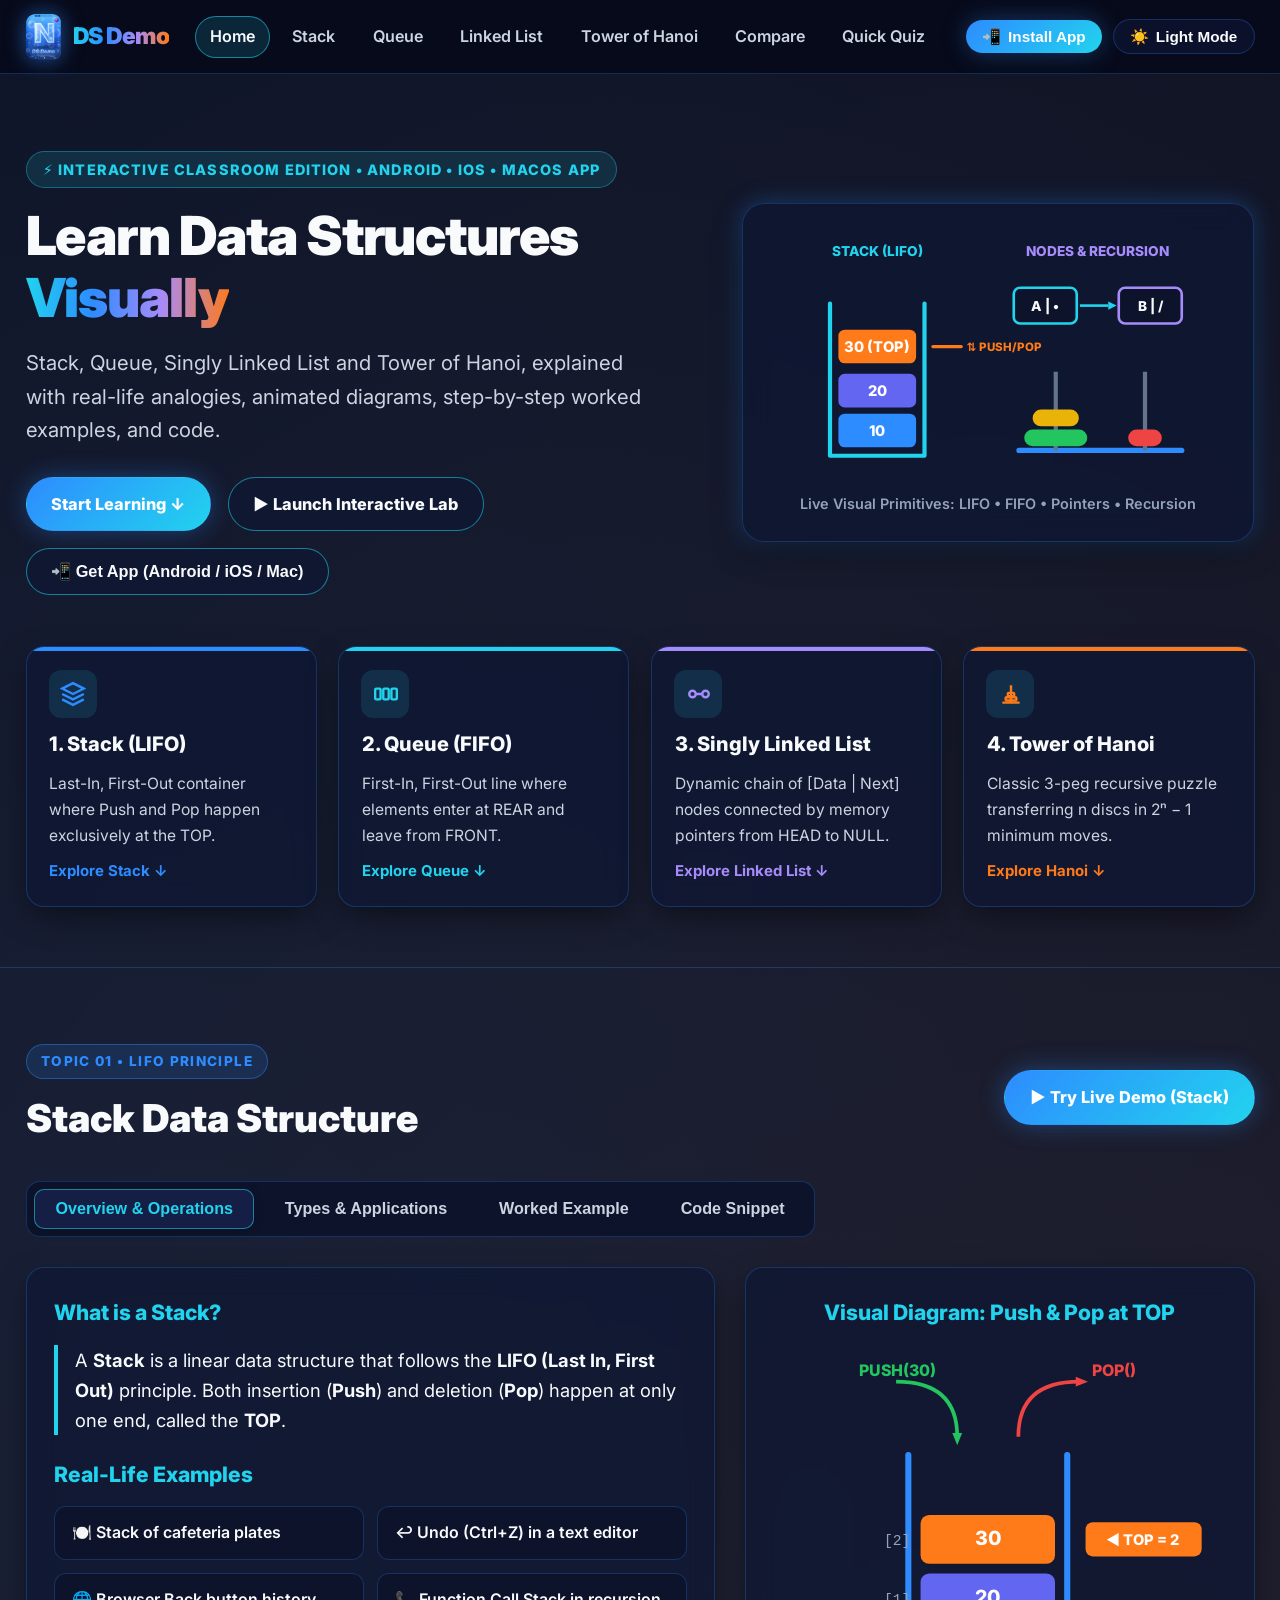
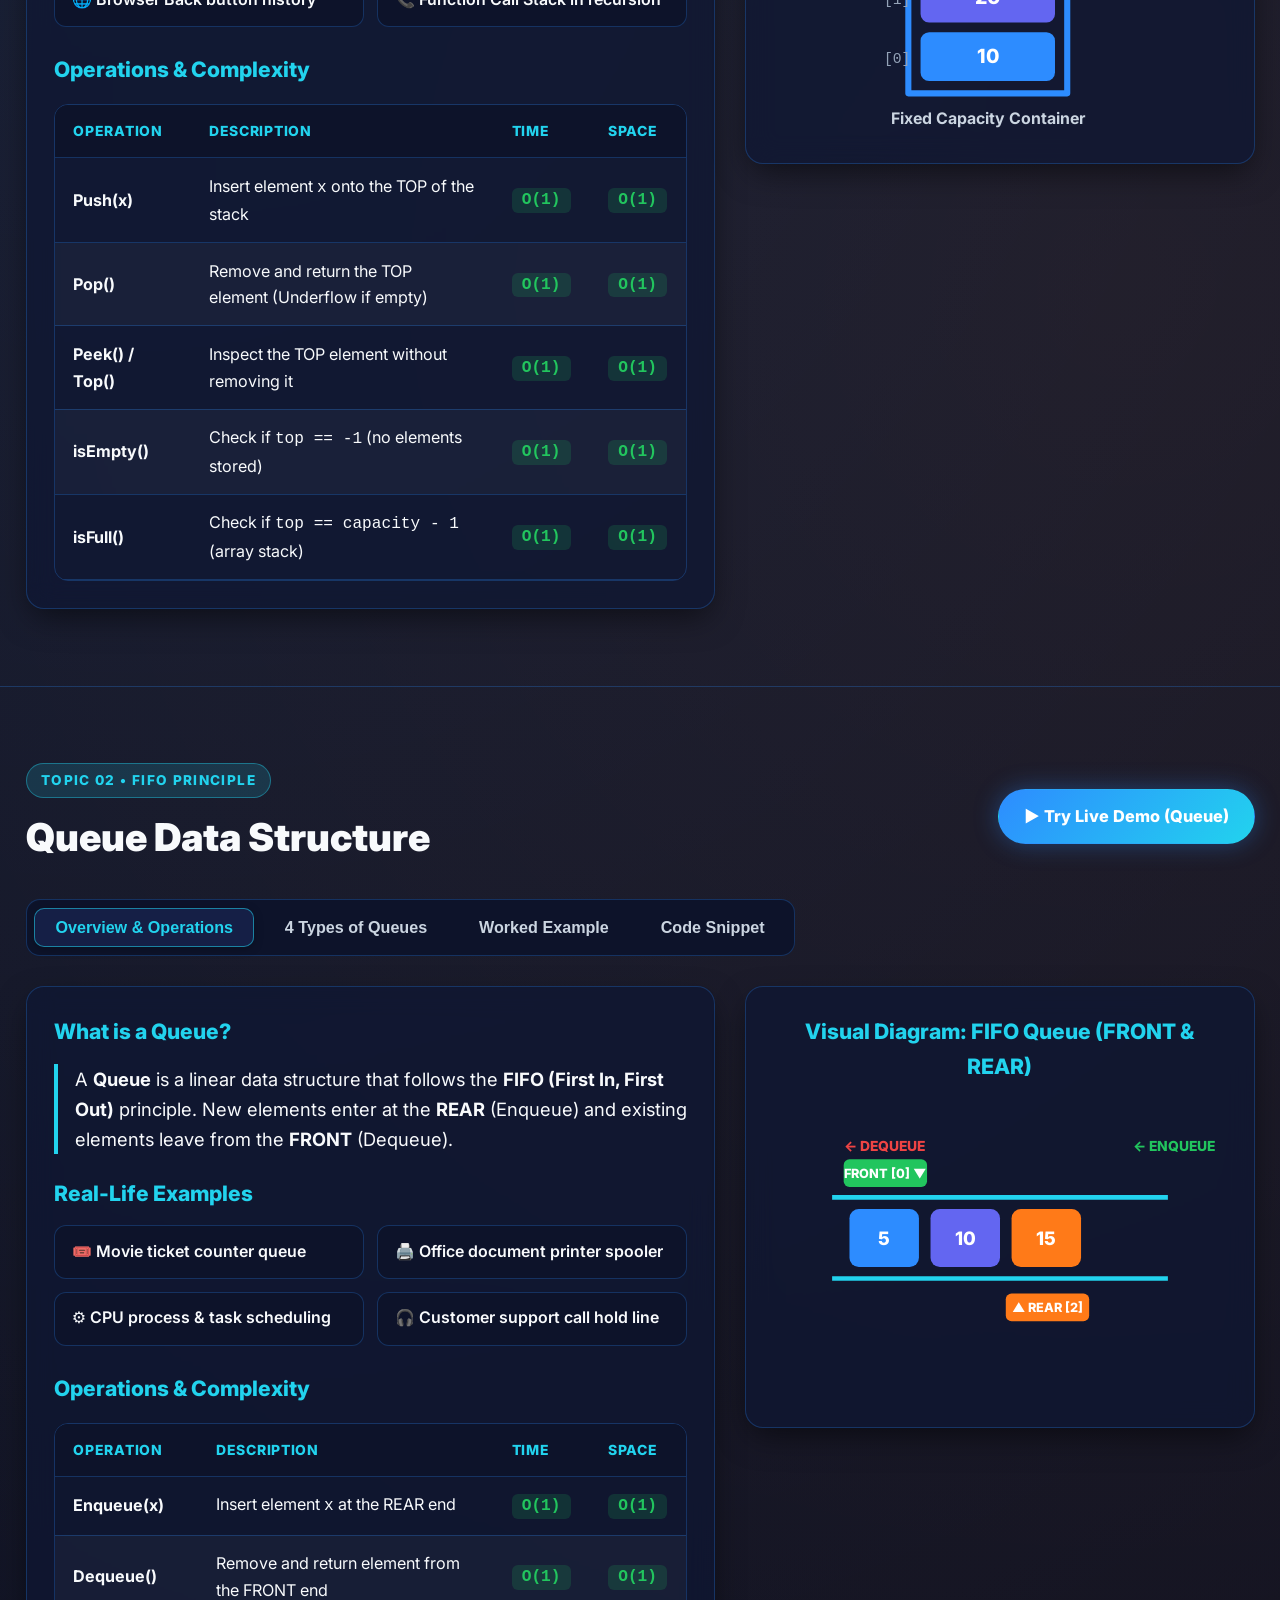
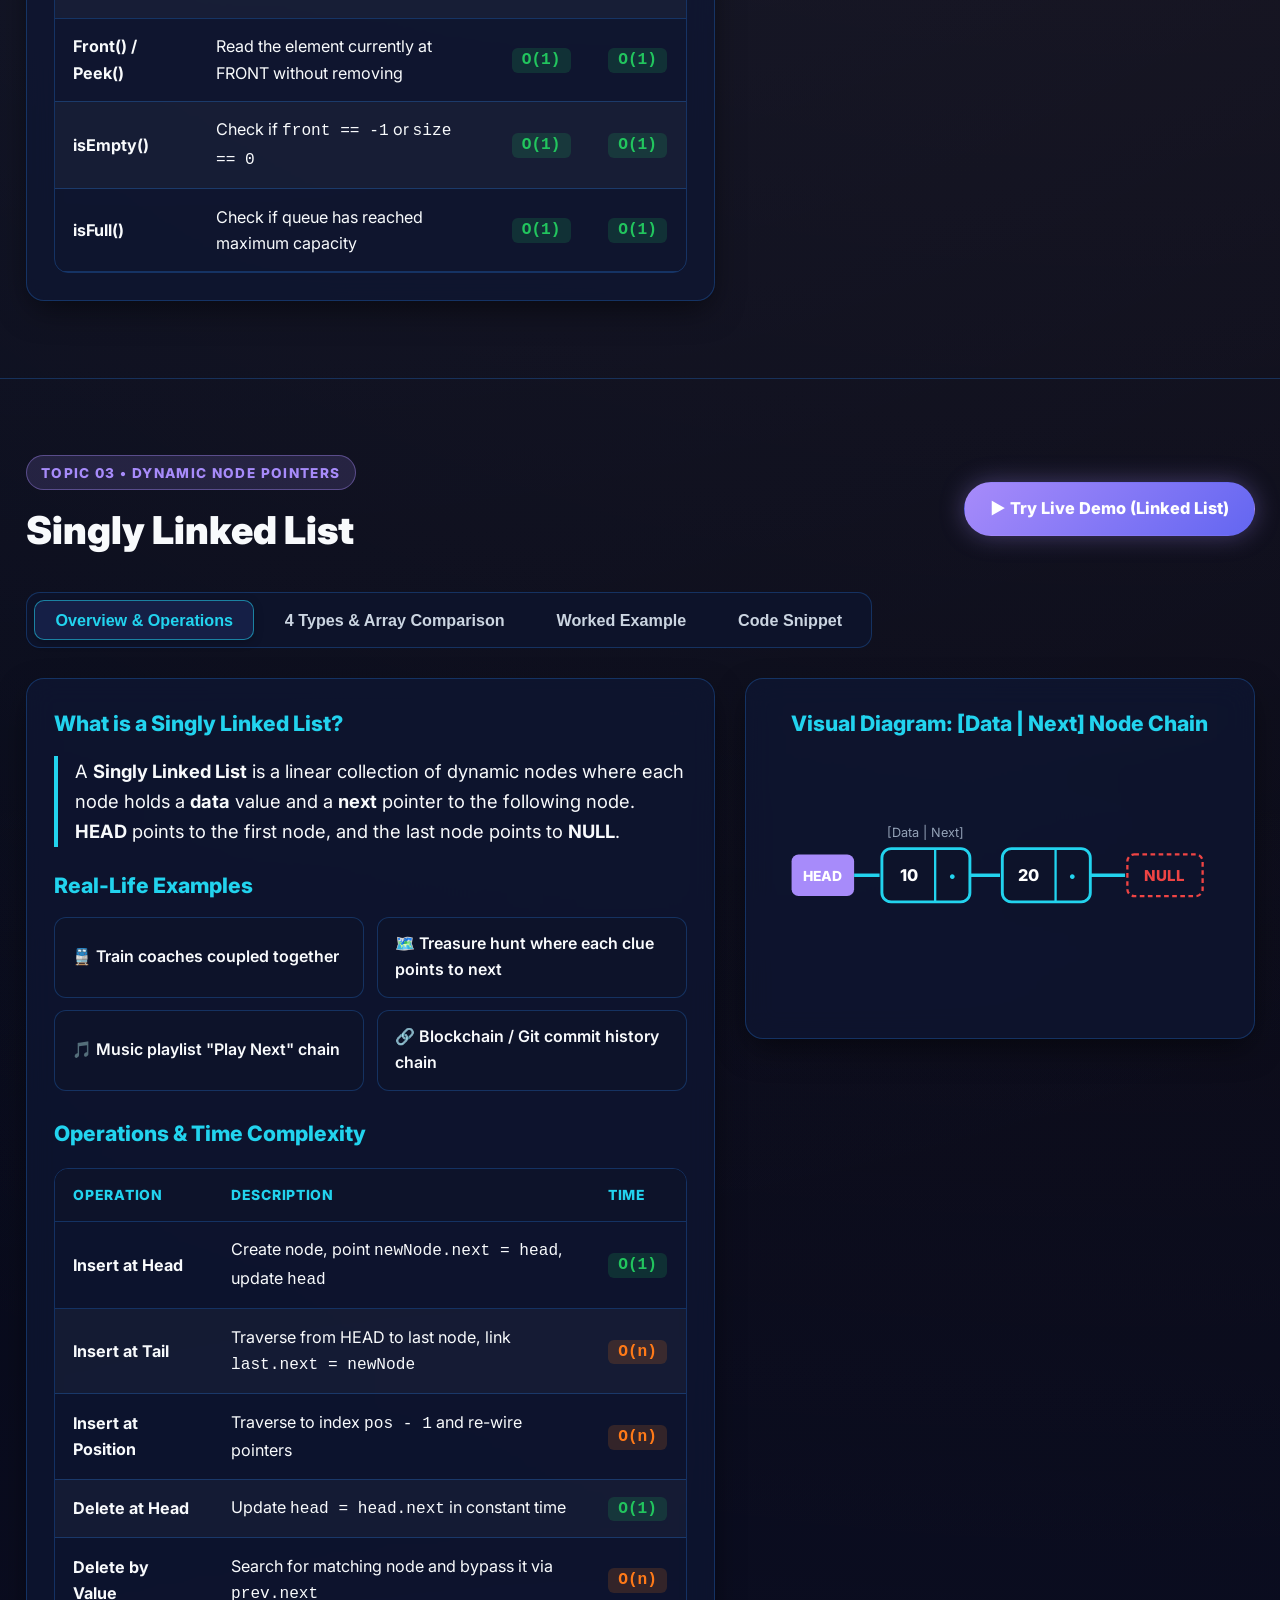
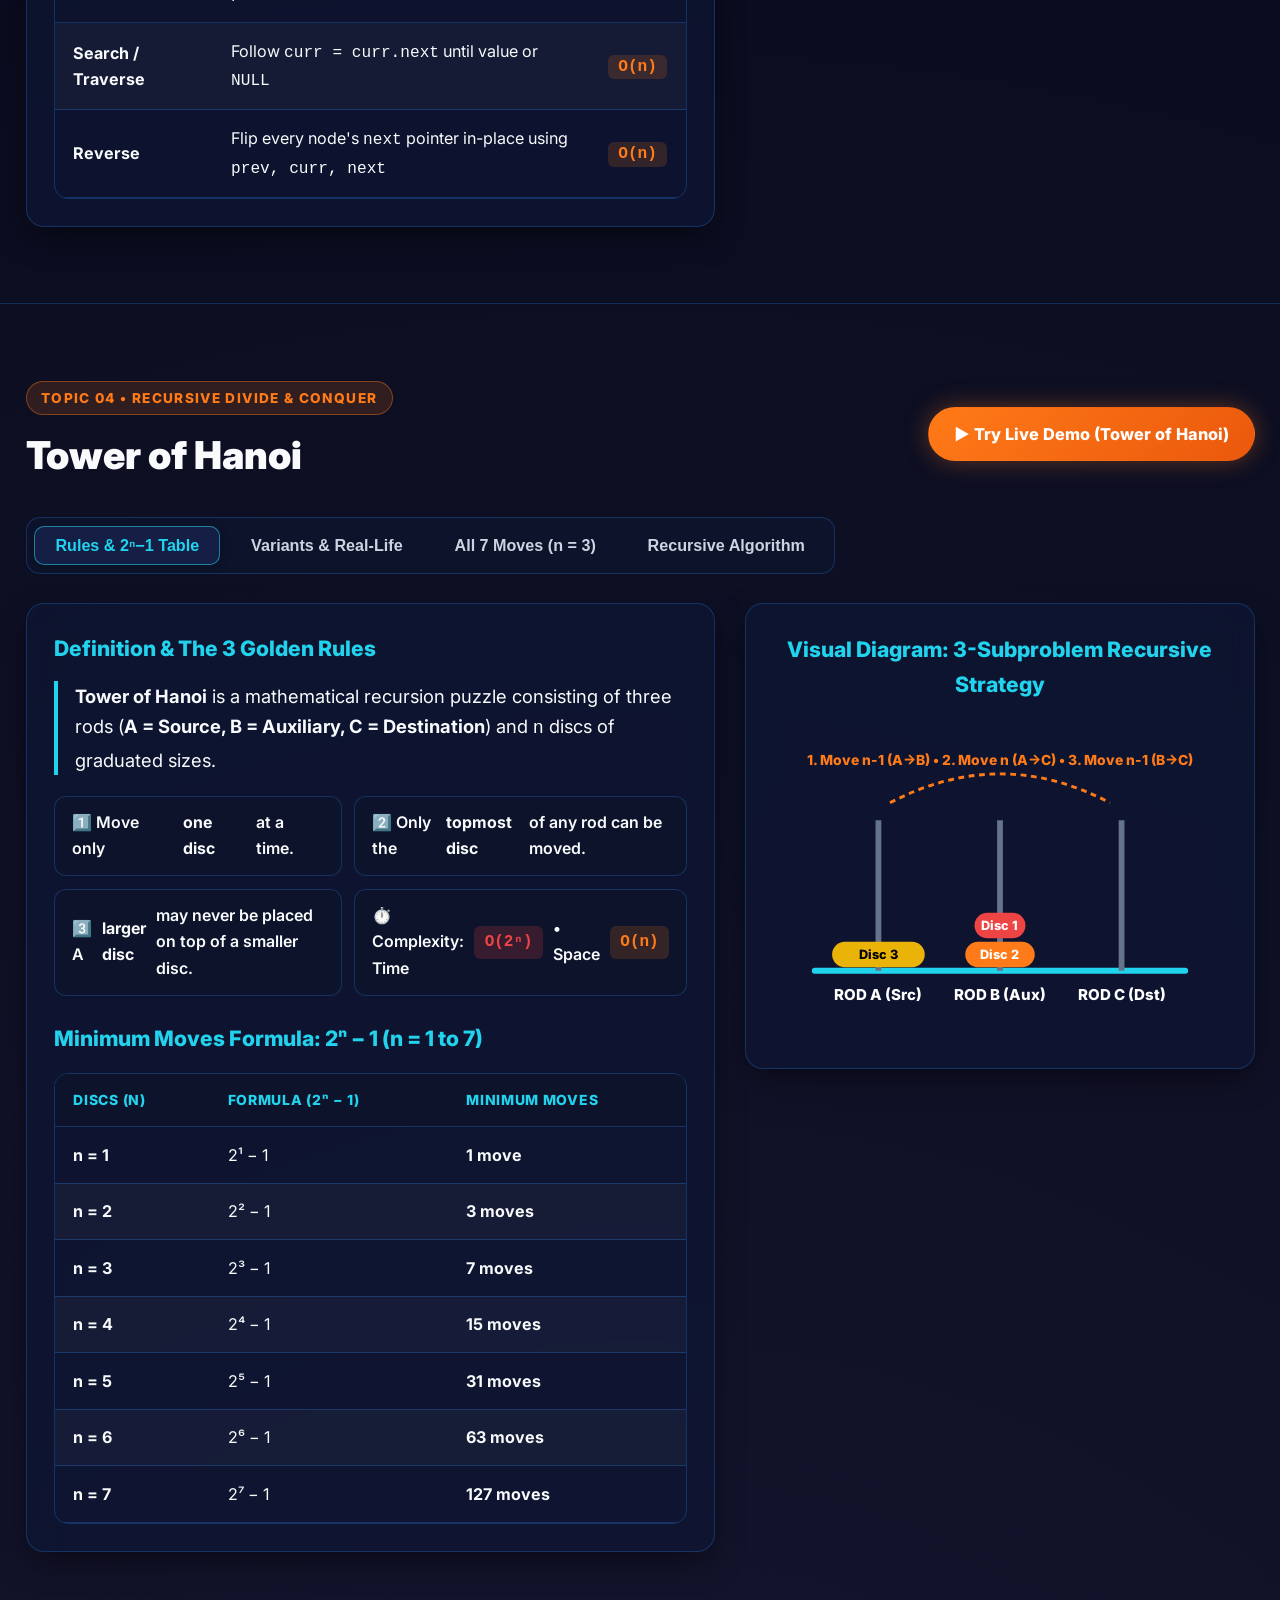
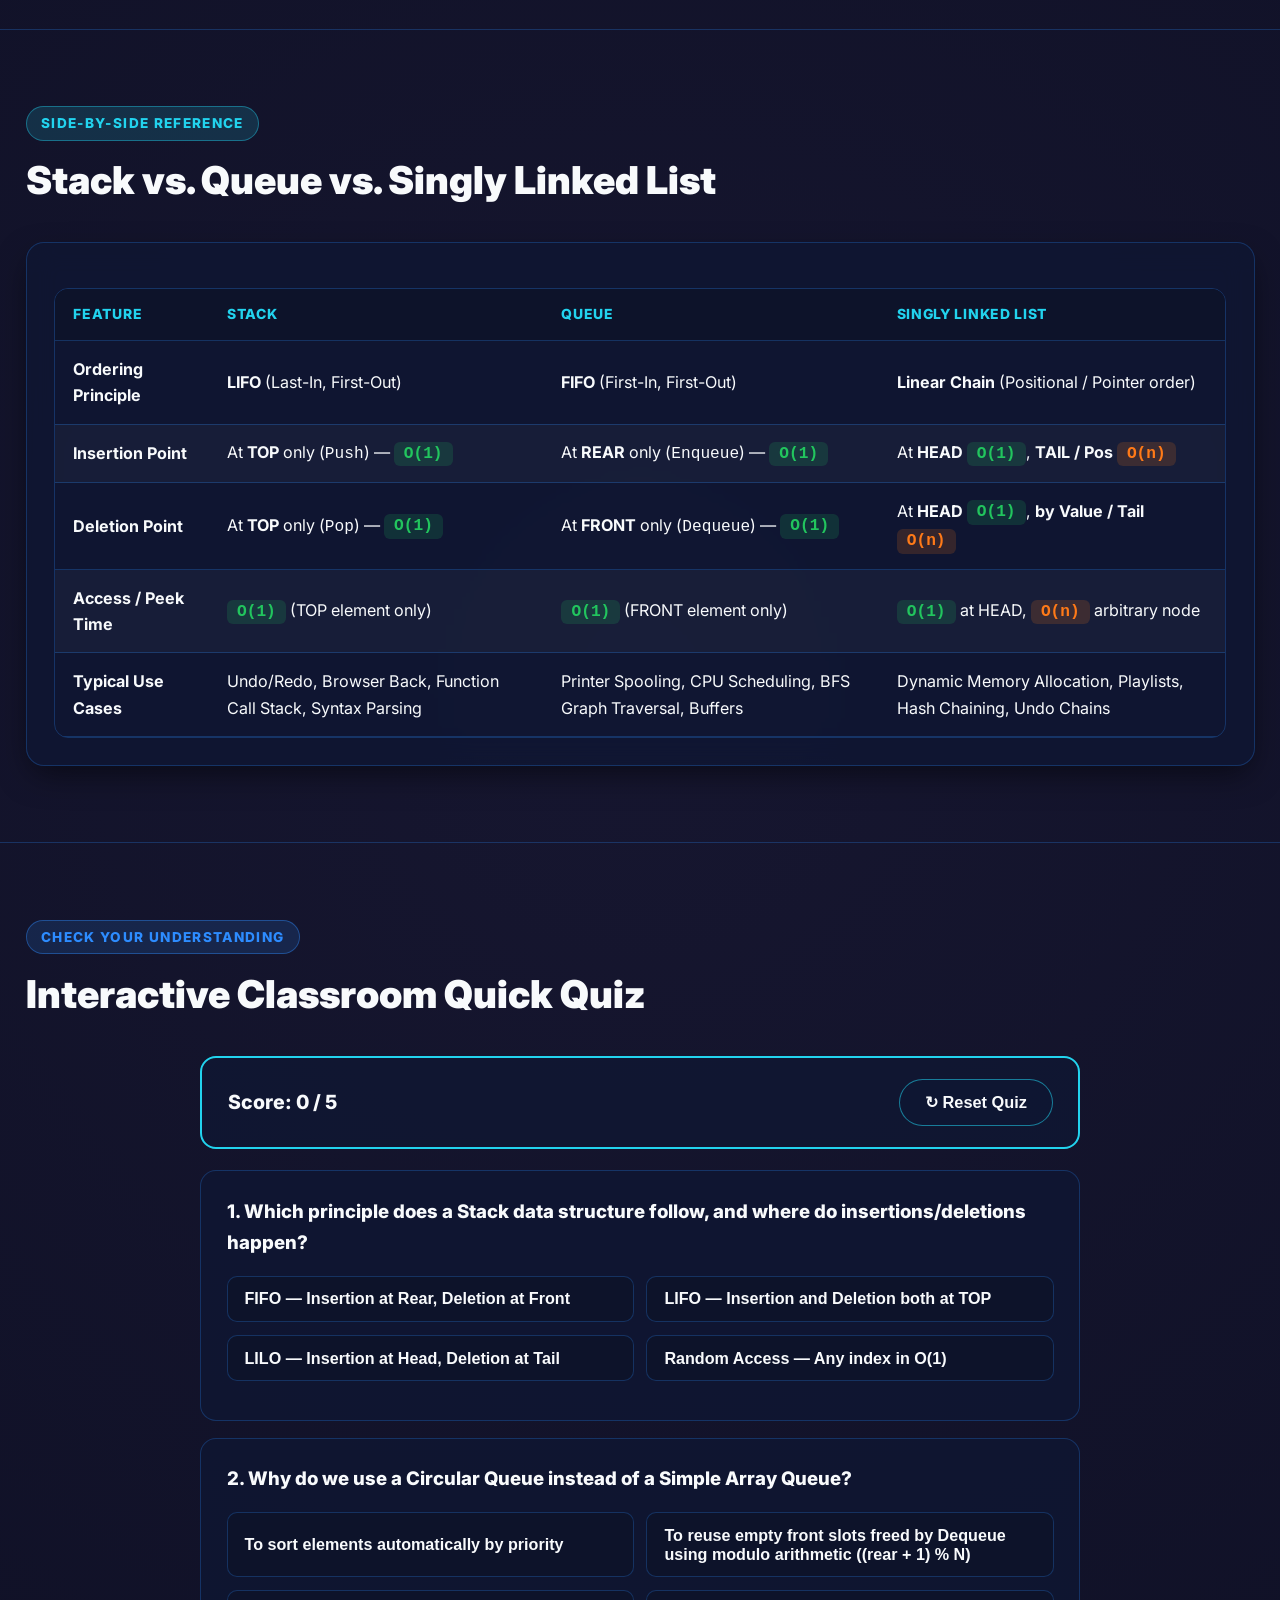
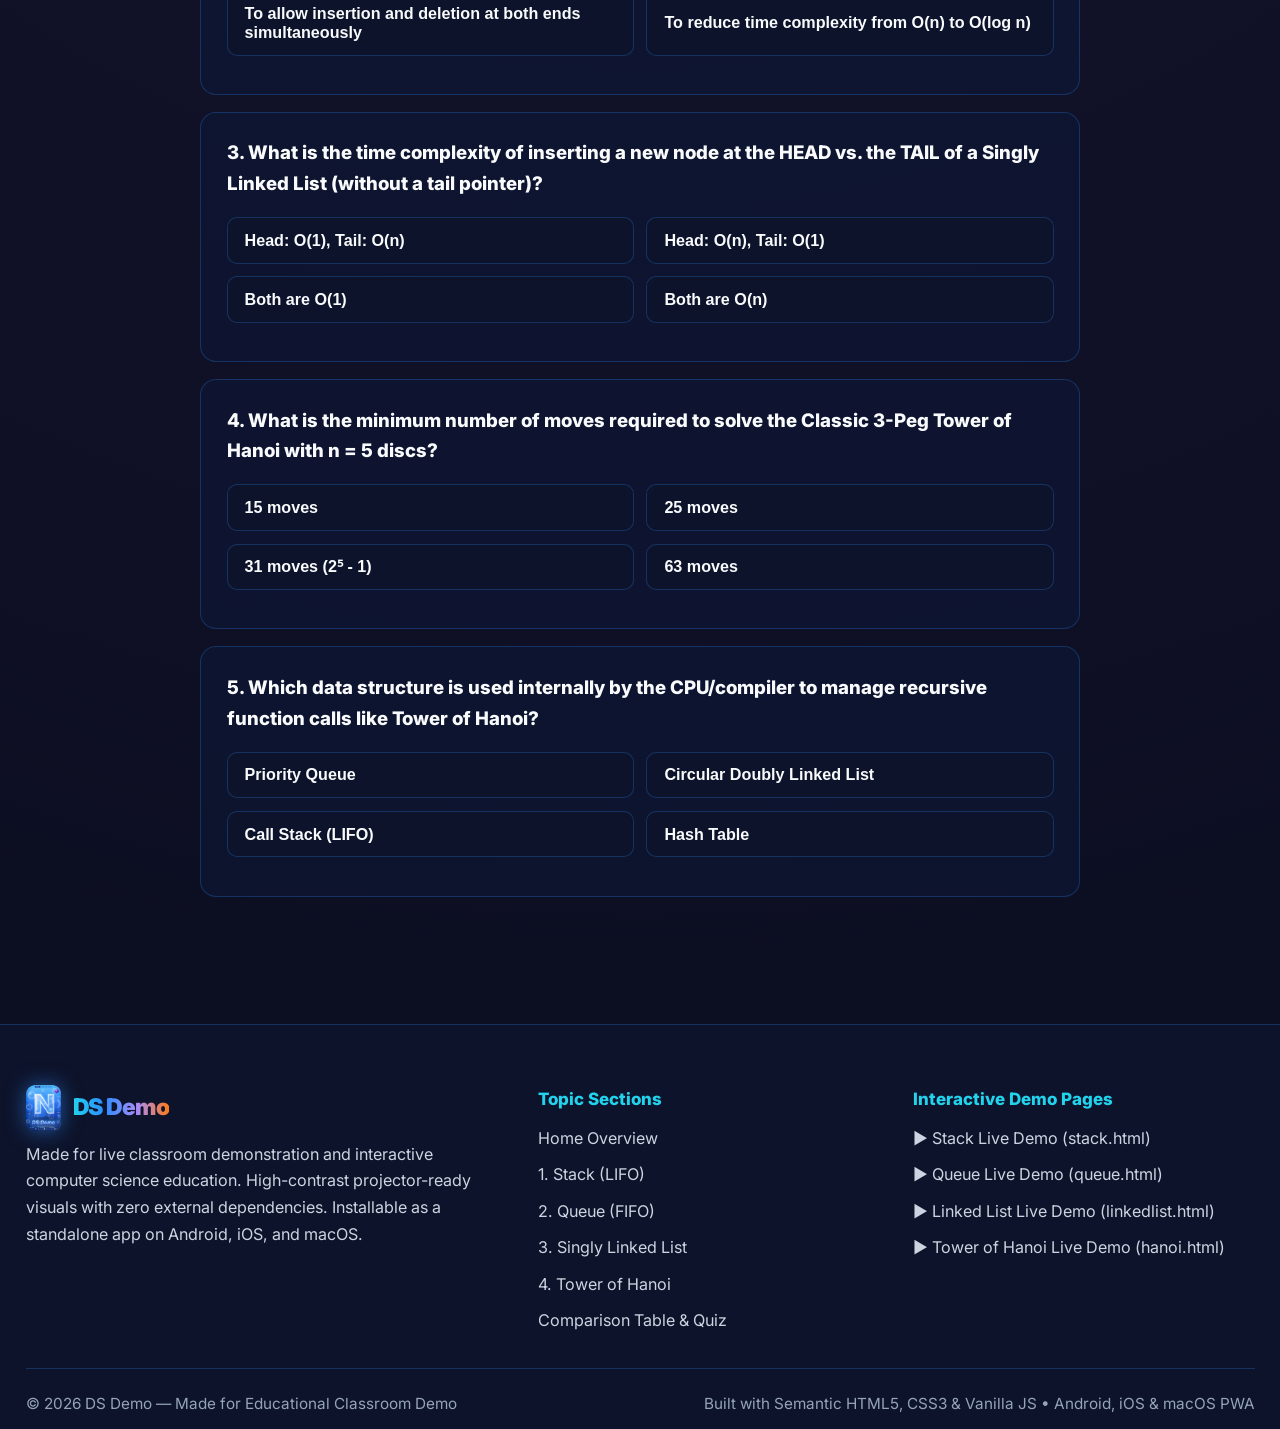
==== index.html @ 15dcca4d "Initial website upload" ====
<!DOCTYPE html>
<html lang="en" data-theme="dark">
<head>
  <meta charset="UTF-8">
  <meta name="viewport" content="width=device-width, initial-scale=1.0, viewport-fit=cover">
  <meta name="theme-color" content="#0f5ad6">
  <meta name="apple-mobile-web-app-capable" content="yes">
  <meta name="apple-mobile-web-app-status-bar-style" content="black-translucent">
  <meta name="apple-mobile-web-app-title" content="DS Demo">
  <meta name="application-name" content="DS Demo">
  <meta name="mobile-web-app-capable" content="yes">
  <title>DS Demo — Data Structures Visualizer</title>
  <meta name="description" content="Classroom educational overview of Stack, Queue, Singly Linked List, and Tower of Hanoi with visual diagrams, real-life examples, types, worked steps, code, and complexities.">
  <link rel="icon" type="image/png" sizes="32x32" href="assets/icons/favicon-32.png">
  <link rel="icon" type="image/png" sizes="192x192" href="assets/icons/icon-192.png">
  <link rel="apple-touch-icon" sizes="180x180" href="assets/icons/apple-touch-icon.png">
  <link rel="manifest" href="manifest.json">
  <link rel="preconnect" href="https://fonts.googleapis.com">
  <link rel="preconnect" href="https://fonts.gstatic.com" crossorigin>
  <link href="https://fonts.googleapis.com/css2?family=Inter:wght@400;500;600;700;800;900&display=swap" rel="stylesheet">
  <link rel="stylesheet" href="css/style.css">
</head>
<body>

  <!-- ========================================================================
       STICKY NAVBAR
       ======================================================================== -->
  <header class="navbar">
    <div class="container nav-inner">
      <a href="#home" class="brand-logo" aria-label="DS Demo Home">
        <img src="assets/icons/app-icon.png" alt="DS Demo App Icon" class="brand-app-icon">
        <span class="brand-text">DS Demo</span>
      </a>

      <nav id="nav-links" class="nav-links" aria-label="Primary Navigation">
        <a href="#home" class="nav-link active">Home</a>
        <a href="#stack" class="nav-link">Stack</a>
        <a href="#queue" class="nav-link">Queue</a>
        <a href="#linkedlist" class="nav-link">Linked List</a>
        <a href="#hanoi" class="nav-link">Tower of Hanoi</a>
        <a href="#compare" class="nav-link">Compare</a>
        <a href="#quiz" class="nav-link">Quick Quiz</a>
      </nav>

      <div class="nav-actions">
        <button id="install-app-btn" class="install-app-btn" aria-label="Install DS Demo App on Android, iOS, or macOS">
          <span>📲</span>
          <span class="install-btn-label">Install App</span>
        </button>
        <button id="theme-toggle" class="theme-toggle" aria-label="Toggle Dark or Light Mode">
          <span id="theme-icon">☀️</span>
          <span id="theme-label">Light Mode</span>
        </button>
        <button id="hamburger" class="hamburger" aria-label="Open Navigation Menu" aria-expanded="false" aria-controls="nav-links">
          <span></span>
          <span></span>
          <span></span>
        </button>
      </div>
    </div>
  </header>

  <main>
    <!-- ======================================================================
         1. HERO SECTION
         ====================================================================== -->
    <section id="home" class="hero">
      <div class="container">
        <div class="hero-grid">
          <div>
            <span class="hero-eyebrow">⚡ Interactive Classroom Edition • Android • iOS • macOS App</span>
            <h1 class="hero-title">Learn Data Structures <span>Visually</span></h1>
            <p class="hero-subtitle">
              Stack, Queue, Singly Linked List and Tower of Hanoi, explained with real-life analogies, animated diagrams, step-by-step worked examples, and code.
            </p>
            <div class="hero-cta-group">
              <a href="#stack" class="btn btn-demo">Start Learning ↓</a>
              <a href="stack.html" class="btn btn-outline">▶ Launch Interactive Lab</a>
              <button type="button" class="btn btn-outline open-install-modal">📲 Get App (Android / iOS / Mac)</button>
            </div>
          </div>

          <!-- Animated SVG Visual of Blocks Pushed & Popped -->
          <div class="hero-visual-card" aria-label="Animated Data Structure Visual">
            <svg class="hero-svg-anim" viewBox="0 0 400 250" fill="none" xmlns="http://www.w3.org/2000/svg">
              <!-- Stack Bucket on Left -->
              <text x="85" y="25" fill="#22d3ee" font-size="13" font-weight="800" text-anchor="middle">STACK (LIFO)</text>
              <path d="M40 70 V215 H130 V70" stroke="#22d3ee" stroke-width="4" stroke-linecap="round" stroke-linejoin="round"/>
              <rect x="48" y="175" width="74" height="32" rx="6" fill="#2d8cff"/>
              <text x="85" y="196" fill="#fff" font-size="14" font-weight="800" text-anchor="middle">10</text>
              <rect x="48" y="137" width="74" height="32" rx="6" fill="#6366f1"/>
              <text x="85" y="158" fill="#fff" font-size="14" font-weight="800" text-anchor="middle">20</text>
              <g class="anim-push-pop-1">
                <rect x="48" y="95" width="74" height="32" rx="6" fill="#ff7a18"/>
                <text x="85" y="116" fill="#fff" font-size="14" font-weight="800" text-anchor="middle">30 (TOP)</text>
                <path d="M138 111 H165" stroke="#ff7a18" stroke-width="3" stroke-linecap="round"/>
                <text x="170" y="115" fill="#ff7a18" font-size="11" font-weight="800">⇅ PUSH/POP</text>
              </g>

              <!-- Linked Nodes & Hanoi on Right -->
              <text x="295" y="25" fill="#a78bfa" font-size="13" font-weight="800" text-anchor="middle">NODES &amp; RECURSION</text>
              <g class="anim-push-pop-2">
                <rect x="215" y="55" width="60" height="34" rx="6" fill="#0d132a" stroke="#22d3ee" stroke-width="2.5"/>
                <text x="245" y="77" fill="#f8fafc" font-size="13" font-weight="800" text-anchor="middle">A | •</text>
                <path d="M278 72 H305" stroke="#22d3ee" stroke-width="2.5"/>
                <polygon points="305,68 313,72 305,76" fill="#22d3ee"/>
                <rect x="315" y="55" width="60" height="34" rx="6" fill="#0d132a" stroke="#a78bfa" stroke-width="2.5"/>
                <text x="345" y="77" fill="#f8fafc" font-size="13" font-weight="800" text-anchor="middle">B | /</text>
              </g>

              <!-- Mini Tower of Hanoi -->
              <line x1="220" y1="210" x2="375" y2="210" stroke="#2d8cff" stroke-width="5" stroke-linecap="round"/>
              <line x1="255" y1="135" x2="255" y2="210" stroke="#64748b" stroke-width="4"/>
              <line x1="340" y1="135" x2="340" y2="210" stroke="#64748b" stroke-width="4"/>
              <rect x="225" y="190" width="60" height="16" rx="8" fill="#22c55e"/>
              <rect x="233" y="171" width="44" height="16" rx="8" fill="#eab308"/>
              <g class="anim-push-pop-1">
                <rect x="324" y="190" width="32" height="16" rx="8" fill="#ef4444"/>
              </g>
            </svg>
            <span style="font-size: 0.85rem; color: var(--text-muted); font-weight: 600;">Live Visual Primitives: LIFO • FIFO • Pointers • Recursion</span>
          </div>
        </div>

        <!-- 4 Clickable Topic Jump Cards -->
        <div class="topic-cards-grid">
          <a href="#stack" class="topic-jump-card" style="--card-accent: var(--blue);">
            <div class="topic-card-icon">
              <svg width="26" height="26" viewBox="0 0 24 24" fill="none" stroke="currentColor" stroke-width="2.2"><path d="M12 2L2 7l10 5 10-5-10-5z"/><path d="M2 17l10 5 10-5"/><path d="M2 12l10 5 10-5"/></svg>
            </div>
            <h3>1. Stack (LIFO)</h3>
            <p>Last-In, First-Out container where Push and Pop happen exclusively at the TOP.</p>
            <span class="topic-jump-link">Explore Stack ↓</span>
          </a>

          <a href="#queue" class="topic-jump-card" style="--card-accent: var(--cyan);">
            <div class="topic-card-icon">
              <svg width="26" height="26" viewBox="0 0 24 24" fill="none" stroke="currentColor" stroke-width="2.2"><rect x="2" y="7" width="5" height="10" rx="1"/><rect x="9.5" y="7" width="5" height="10" rx="1"/><rect x="17" y="7" width="5" height="10" rx="1"/></svg>
            </div>
            <h3>2. Queue (FIFO)</h3>
            <p>First-In, First-Out line where elements enter at REAR and leave from FRONT.</p>
            <span class="topic-jump-link">Explore Queue ↓</span>
          </a>

          <a href="#linkedlist" class="topic-jump-card" style="--card-accent: var(--purple);">
            <div class="topic-card-icon">
              <svg width="26" height="26" viewBox="0 0 24 24" fill="none" stroke="currentColor" stroke-width="2.2"><circle cx="6" cy="12" r="3"/><circle cx="18" cy="12" r="3"/><line x1="9" y1="12" x2="15" y2="12"/></svg>
            </div>
            <h3>3. Singly Linked List</h3>
            <p>Dynamic chain of [Data | Next] nodes connected by memory pointers from HEAD to NULL.</p>
            <span class="topic-jump-link">Explore Linked List ↓</span>
          </a>

          <a href="#hanoi" class="topic-jump-card" style="--card-accent: var(--orange);">
            <div class="topic-card-icon">
              <svg width="26" height="26" viewBox="0 0 24 24" fill="none" stroke="currentColor" stroke-width="2.2"><line x1="4" y1="20" x2="20" y2="20"/><line x1="12" y1="4" x2="12" y2="20"/><rect x="7" y="15" width="10" height="3" rx="1"/><rect x="9" y="11" width="6" height="3" rx="1"/></svg>
            </div>
            <h3>4. Tower of Hanoi</h3>
            <p>Classic 3-peg recursive puzzle transferring n discs in 2ⁿ − 1 minimum moves.</p>
            <span class="topic-jump-link">Explore Hanoi ↓</span>
          </a>
        </div>
      </div>
    </section>

    <!-- ======================================================================
         2. STACK SECTION
         ====================================================================== -->
    <section id="stack" class="topic-section reveal">
      <div class="container">
        <div class="topic-header">
          <div>
            <span class="topic-badge badge-blue">Topic 01 • LIFO Principle</span>
            <h2 class="topic-title">Stack Data Structure</h2>
          </div>
          <a href="stack.html" class="btn btn-demo">▶ Try Live Demo (Stack)</a>
        </div>

        <!-- Internal Tabs -->
        <div class="section-tabs" role="tablist" aria-label="Stack Topic Tabs" data-tab-group="stack">
          <button class="sec-tab-btn active" role="tab" aria-selected="true" data-target="stack-overview">Overview &amp; Operations</button>
          <button class="sec-tab-btn" role="tab" aria-selected="false" data-target="stack-types">Types &amp; Applications</button>
          <button class="sec-tab-btn" role="tab" aria-selected="false" data-target="stack-example">Worked Example</button>
          <button class="sec-tab-btn" role="tab" aria-selected="false" data-target="stack-code">Code Snippet</button>
        </div>

        <!-- TAB 1: STACK OVERVIEW -->
        <div id="stack-overview" class="sec-tab-pane active" data-pane-group="stack">
          <div class="overview-grid">
            <div class="glass-panel">
              <h3>What is a Stack?</h3>
              <p class="definition-box">
                A <strong>Stack</strong> is a linear data structure that follows the <strong>LIFO (Last In, First Out)</strong> principle. Both insertion (<strong>Push</strong>) and deletion (<strong>Pop</strong>) happen at only one end, called the <strong>TOP</strong>.
              </p>

              <h3>Real-Life Examples</h3>
              <div class="examples-pills">
                <div class="example-pill">🍽️ Stack of cafeteria plates</div>
                <div class="example-pill">↩️ Undo (Ctrl+Z) in a text editor</div>
                <div class="example-pill">🌐 Browser Back button history</div>
                <div class="example-pill">📞 Function Call Stack in recursion</div>
              </div>

              <h3 style="margin-top: 1.5rem;">Operations &amp; Complexity</h3>
              <div class="table-responsive">
                <table class="data-table">
                  <thead>
                    <tr>
                      <th>Operation</th>
                      <th>Description</th>
                      <th>Time</th>
                      <th>Space</th>
                    </tr>
                  </thead>
                  <tbody>
                    <tr><td><strong>Push(x)</strong></td><td>Insert element <code>x</code> onto the TOP of the stack</td><td><span class="badge-o1">O(1)</span></td><td><span class="badge-o1">O(1)</span></td></tr>
                    <tr><td><strong>Pop()</strong></td><td>Remove and return the TOP element (Underflow if empty)</td><td><span class="badge-o1">O(1)</span></td><td><span class="badge-o1">O(1)</span></td></tr>
                    <tr><td><strong>Peek() / Top()</strong></td><td>Inspect the TOP element without removing it</td><td><span class="badge-o1">O(1)</span></td><td><span class="badge-o1">O(1)</span></td></tr>
                    <tr><td><strong>isEmpty()</strong></td><td>Check if <code>top == -1</code> (no elements stored)</td><td><span class="badge-o1">O(1)</span></td><td><span class="badge-o1">O(1)</span></td></tr>
                    <tr><td><strong>isFull()</strong></td><td>Check if <code>top == capacity - 1</code> (array stack)</td><td><span class="badge-o1">O(1)</span></td><td><span class="badge-o1">O(1)</span></td></tr>
                  </tbody>
                </table>
              </div>
            </div>

            <!-- Animated SVG Diagram of Push & Pop -->
            <div class="glass-panel diagram-box">
              <h3>Visual Diagram: Push &amp; Pop at TOP</h3>
              <svg viewBox="0 0 360 320" fill="none" xmlns="http://www.w3.org/2000/svg">
                <!-- Push & Pop Arrows -->
                <path d="M95 30 Q145 30 145 75" stroke="#22c55e" stroke-width="3" fill="none"/>
                <polygon points="141,72 145,82 149,72" fill="#22c55e"/>
                <text x="65" y="25" fill="#22c55e" font-size="13" font-weight="800">PUSH(30)</text>

                <path d="M195 75 Q195 30 245 30" stroke="#ef4444" stroke-width="3" fill="none"/>
                <polygon points="242,26 252,30 242,34" fill="#ef4444"/>
                <text x="255" y="25" fill="#ef4444" font-size="13" font-weight="800">POP()</text>

                <!-- Stack Container -->
                <path d="M105 90 V285 H235 V90" stroke="#2d8cff" stroke-width="5" stroke-linecap="round" stroke-linejoin="round"/>
                <!-- Slot 0 -->
                <rect x="115" y="235" width="110" height="40" rx="7" fill="#2d8cff"/>
                <text x="170" y="260" fill="#fff" font-size="16" font-weight="800" text-anchor="middle">10</text>
                <text x="85" y="260" fill="#94a3b8" font-size="12" font-family="monospace">[0]</text>
                <!-- Slot 1 -->
                <rect x="115" y="187" width="110" height="40" rx="7" fill="#6366f1"/>
                <text x="170" y="212" fill="#fff" font-size="16" font-weight="800" text-anchor="middle">20</text>
                <text x="85" y="212" fill="#94a3b8" font-size="12" font-family="monospace">[1]</text>
                <!-- Slot 2 (Animated TOP) -->
                <g class="anim-push-pop-1">
                  <rect x="115" y="139" width="110" height="40" rx="7" fill="#ff7a18"/>
                  <text x="170" y="164" fill="#fff" font-size="16" font-weight="800" text-anchor="middle">30</text>
                  <text x="85" y="164" fill="#94a3b8" font-size="12" font-family="monospace">[2]</text>
                  <!-- TOP Pointer Arrow -->
                  <rect x="250" y="145" width="95" height="28" rx="6" fill="#ff7a18"/>
                  <text x="297" y="164" fill="#fff" font-size="12" font-weight="800" text-anchor="middle">◀ TOP = 2</text>
                </g>
                <text x="170" y="310" fill="#cbd5e1" font-size="13" font-weight="700" text-anchor="middle">Fixed Capacity Container</text>
              </svg>
            </div>
          </div>
        </div>

        <!-- TAB 2: STACK TYPES & APPLICATIONS -->
        <div id="stack-types" class="sec-tab-pane" data-pane-group="stack">
          <div class="types-grid">
            <div class="type-card">
              <h4>a) Array-Based (Static) Stack</h4>
              <p>Uses a fixed-size contiguous array <code>stack[MAX]</code> and an integer variable <code>top</code> initialized to <code>-1</code>. Extremely fast and cache-friendly, but can trigger <strong>Stack Overflow</strong> if capacity is exceeded.</p>
              <svg viewBox="0 0 340 80" fill="none">
                <rect x="10" y="20" width="60" height="40" stroke="#2d8cff" stroke-width="2" fill="rgba(45,140,255,0.2)"/>
                <text x="40" y="45" fill="#fff" font-size="14" font-weight="800" text-anchor="middle">10</text>
                <rect x="70" y="20" width="60" height="40" stroke="#2d8cff" stroke-width="2" fill="rgba(45,140,255,0.2)"/>
                <text x="100" y="45" fill="#fff" font-size="14" font-weight="800" text-anchor="middle">20</text>
                <rect x="130" y="20" width="60" height="40" stroke="#ff7a18" stroke-width="2" fill="rgba(255,122,24,0.3)"/>
                <text x="160" y="45" fill="#fff" font-size="14" font-weight="800" text-anchor="middle">30 (TOP)</text>
                <rect x="190" y="20" width="60" height="40" stroke="#64748b" stroke-dasharray="4 4"/>
                <rect x="250" y="20" width="60" height="40" stroke="#64748b" stroke-dasharray="4 4"/>
              </svg>
            </div>

            <div class="type-card">
              <h4>b) Linked-List-Based (Dynamic) Stack</h4>
              <p>Implemented as a Singly Linked List where <code>Push</code> and <code>Pop</code> operate at the <code>HEAD</code> (TOP) node in <code>O(1)</code> time. Grows and shrinks dynamically in memory with no fixed capacity limit.</p>
              <svg viewBox="0 0 340 80" fill="none">
                <text x="10" y="45" fill="#ff7a18" font-size="13" font-weight="800">TOP →</text>
                <rect x="65" y="22" width="65" height="36" rx="6" stroke="#22d3ee" stroke-width="2"/>
                <text x="97" y="45" fill="#fff" font-size="13" font-weight="700" text-anchor="middle">30 | •</text>
                <text x="142" y="45" fill="#22d3ee" font-size="16">→</text>
                <rect x="162" y="22" width="65" height="36" rx="6" stroke="#22d3ee" stroke-width="2"/>
                <text x="194" y="45" fill="#fff" font-size="13" font-weight="700" text-anchor="middle">20 | •</text>
                <text x="238" y="45" fill="#22d3ee" font-size="16">→</text>
                <text x="260" y="45" fill="#ef4444" font-size="13" font-weight="800">NULL</text>
              </svg>
            </div>
          </div>

          <div class="glass-panel" style="margin-top: 1.35rem;">
            <h3>Key Computer Science Applications of Stack</h3>
            <div class="examples-pills">
              <div class="example-pill">🧮 <strong>Expression Evaluation:</strong> Evaluating Postfix / Prefix arithmetic expressions</div>
              <div class="example-pill">🔄 <strong>Syntax Conversion:</strong> Infix to Postfix / Prefix conversion using operator precedence</div>
              <div class="example-pill">🧩 <strong>Parentheses Matching:</strong> Validating balanced brackets <code>{[()]}</code> in compilers</div>
              <div class="example-pill">🔁 <strong>Recursion &amp; Backtracking:</strong> Storing return addresses and local variables on the Call Stack</div>
            </div>
          </div>
        </div>

        <!-- TAB 3: STACK WORKED EXAMPLE -->
        <div id="stack-example" class="sec-tab-pane" data-pane-group="stack">
          <div class="glass-panel">
            <h3>Step-by-Step Worked Trace: Push(10) → Push(20) → Push(30) → Pop()</h3>
            <div class="steps-grid">
              <div class="step-card">
                <span class="step-num">Step 1</span>
                <div class="step-title">Push(10)</div>
                <svg width="120" height="120" viewBox="0 0 120 120">
                  <path d="M25 20 V105 H95 V20" stroke="#2d8cff" stroke-width="3" fill="none"/>
                  <rect x="31" y="74" width="58" height="25" rx="4" fill="#2d8cff"/>
                  <text x="60" y="91" fill="#fff" font-size="12" font-weight="800" text-anchor="middle">10 (TOP)</text>
                </svg>
                <p style="font-size:0.86rem; color:var(--text-secondary);"><code>top = 0</code>, <code>stack[0] = 10</code></p>
              </div>

              <div class="step-card">
                <span class="step-num">Step 2</span>
                <div class="step-title">Push(20)</div>
                <svg width="120" height="120" viewBox="0 0 120 120">
                  <path d="M25 20 V105 H95 V20" stroke="#2d8cff" stroke-width="3" fill="none"/>
                  <rect x="31" y="74" width="58" height="25" rx="4" fill="#2d8cff"/>
                  <text x="60" y="91" fill="#fff" font-size="12" font-weight="800" text-anchor="middle">10</text>
                  <rect x="31" y="45" width="58" height="25" rx="4" fill="#6366f1"/>
                  <text x="60" y="62" fill="#fff" font-size="12" font-weight="800" text-anchor="middle">20 (TOP)</text>
                </svg>
                <p style="font-size:0.86rem; color:var(--text-secondary);"><code>top = 1</code>, <code>stack[1] = 20</code></p>
              </div>

              <div class="step-card">
                <span class="step-num">Step 3</span>
                <div class="step-title">Push(30)</div>
                <svg width="120" height="120" viewBox="0 0 120 120">
                  <path d="M25 12 V105 H95 V12" stroke="#2d8cff" stroke-width="3" fill="none"/>
                  <rect x="31" y="74" width="58" height="25" rx="4" fill="#2d8cff"/>
                  <text x="60" y="91" fill="#fff" font-size="12" font-weight="800" text-anchor="middle">10</text>
                  <rect x="31" y="45" width="58" height="25" rx="4" fill="#6366f1"/>
                  <text x="60" y="62" fill="#fff" font-size="12" font-weight="800" text-anchor="middle">20</text>
                  <rect x="31" y="16" width="58" height="25" rx="4" fill="#ff7a18"/>
                  <text x="60" y="33" fill="#fff" font-size="12" font-weight="800" text-anchor="middle">30 (TOP)</text>
                </svg>
                <p style="font-size:0.86rem; color:var(--text-secondary);"><code>top = 2</code>, <code>stack[2] = 30</code></p>
              </div>

              <div class="step-card">
                <span class="step-num">Step 4</span>
                <div class="step-title">Pop() → Returns 30</div>
                <svg width="120" height="120" viewBox="0 0 120 120">
                  <path d="M25 20 V105 H95 V20" stroke="#2d8cff" stroke-width="3" fill="none"/>
                  <rect x="31" y="74" width="58" height="25" rx="4" fill="#2d8cff"/>
                  <text x="60" y="91" fill="#fff" font-size="12" font-weight="800" text-anchor="middle">10</text>
                  <rect x="31" y="45" width="58" height="25" rx="4" fill="#22c55e"/>
                  <text x="60" y="62" fill="#fff" font-size="12" font-weight="800" text-anchor="middle">20 (TOP)</text>
                </svg>
                <p style="font-size:0.86rem; color:var(--text-secondary);">30 removed; <code>top = 1</code></p>
              </div>
            </div>
          </div>
        </div>

        <!-- TAB 4: STACK CODE SNIPPET -->
        <div id="stack-code" class="sec-tab-pane" data-pane-group="stack">
          <div class="code-container">
            <div class="code-header">
              <span>Python — Array-Based Stack Implementation</span>
              <button class="copy-btn" data-copy-target="code-stack-py">Copy Code</button>
            </div>
            <pre class="code-block" id="code-stack-py"><code><span class="kw">class</span> <span class="fn">Stack</span>:
    <span class="kw">def</span> <span class="fn">__init__</span>(self, capacity=<span class="num">8</span>):
        self.stack = []
        self.capacity = capacity

    <span class="kw">def</span> <span class="fn">push</span>(self, val):
        <span class="kw">if</span> len(self.stack) >= self.capacity:
            <span class="kw">raise</span> OverflowError(<span class="str">"Stack Overflow!"</span>)
        self.stack.append(val)           <span class="cm"># O(1) push at TOP</span>

    <span class="kw">def</span> <span class="fn">pop</span>(self):
        <span class="kw">if</span> <span class="kw">not</span> self.stack:
            <span class="kw">raise</span> IndexError(<span class="str">"Stack Underflow!"</span>)
        <span class="kw">return</span> self.stack.pop()          <span class="cm"># O(1) pop from TOP</span>

    <span class="kw">def</span> <span class="fn">peek</span>(self):
        <span class="kw">return</span> self.stack[-<span class="num">1</span>] <span class="kw">if</span> self.stack <span class="kw">else</span> <span class="kw">None</span></code></pre>
          </div>
        </div>
      </div>
    </section>

    <!-- ======================================================================
         3. QUEUE SECTION
         ====================================================================== -->
    <section id="queue" class="topic-section reveal">
      <div class="container">
        <div class="topic-header">
          <div>
            <span class="topic-badge badge-cyan">Topic 02 • FIFO Principle</span>
            <h2 class="topic-title">Queue Data Structure</h2>
          </div>
          <a href="queue.html" class="btn btn-demo">▶ Try Live Demo (Queue)</a>
        </div>

        <!-- Internal Tabs -->
        <div class="section-tabs" role="tablist" aria-label="Queue Topic Tabs" data-tab-group="queue">
          <button class="sec-tab-btn active" role="tab" aria-selected="true" data-target="queue-overview">Overview &amp; Operations</button>
          <button class="sec-tab-btn" role="tab" aria-selected="false" data-target="queue-types">4 Types of Queues</button>
          <button class="sec-tab-btn" role="tab" aria-selected="false" data-target="queue-example">Worked Example</button>
          <button class="sec-tab-btn" role="tab" aria-selected="false" data-target="queue-code">Code Snippet</button>
        </div>

        <!-- TAB 1: QUEUE OVERVIEW -->
        <div id="queue-overview" class="sec-tab-pane active" data-pane-group="queue">
          <div class="overview-grid">
            <div class="glass-panel">
              <h3>What is a Queue?</h3>
              <p class="definition-box">
                A <strong>Queue</strong> is a linear data structure that follows the <strong>FIFO (First In, First Out)</strong> principle. New elements enter at the <strong>REAR</strong> (Enqueue) and existing elements leave from the <strong>FRONT</strong> (Dequeue).
              </p>

              <h3>Real-Life Examples</h3>
              <div class="examples-pills">
                <div class="example-pill">🎟️ Movie ticket counter queue</div>
                <div class="example-pill">🖨️ Office document printer spooler</div>
                <div class="example-pill">⚙️ CPU process &amp; task scheduling</div>
                <div class="example-pill">🎧 Customer support call hold line</div>
              </div>

              <h3 style="margin-top: 1.5rem;">Operations &amp; Complexity</h3>
              <div class="table-responsive">
                <table class="data-table">
                  <thead>
                    <tr>
                      <th>Operation</th>
                      <th>Description</th>
                      <th>Time</th>
                      <th>Space</th>
                    </tr>
                  </thead>
                  <tbody>
                    <tr><td><strong>Enqueue(x)</strong></td><td>Insert element <code>x</code> at the REAR end</td><td><span class="badge-o1">O(1)</span></td><td><span class="badge-o1">O(1)</span></td></tr>
                    <tr><td><strong>Dequeue()</strong></td><td>Remove and return element from the FRONT end</td><td><span class="badge-o1">O(1)</span></td><td><span class="badge-o1">O(1)</span></td></tr>
                    <tr><td><strong>Front() / Peek()</strong></td><td>Read the element currently at FRONT without removing</td><td><span class="badge-o1">O(1)</span></td><td><span class="badge-o1">O(1)</span></td></tr>
                    <tr><td><strong>isEmpty()</strong></td><td>Check if <code>front == -1</code> or <code>size == 0</code></td><td><span class="badge-o1">O(1)</span></td><td><span class="badge-o1">O(1)</span></td></tr>
                    <tr><td><strong>isFull()</strong></td><td>Check if queue has reached maximum capacity</td><td><span class="badge-o1">O(1)</span></td><td><span class="badge-o1">O(1)</span></td></tr>
                  </tbody>
                </table>
              </div>
            </div>

            <!-- Animated SVG Diagram with FRONT and REAR pointers -->
            <div class="glass-panel diagram-box">
              <h3>Visual Diagram: FIFO Queue (FRONT &amp; REAR)</h3>
              <svg viewBox="0 0 380 260" fill="none" xmlns="http://www.w3.org/2000/svg">
                <text x="55" y="45" fill="#ef4444" font-size="12" font-weight="800">← DEQUEUE</text>
                <text x="305" y="45" fill="#22c55e" font-size="12" font-weight="800">← ENQUEUE</text>

                <!-- Track Lines -->
                <line x1="45" y1="85" x2="335" y2="85" stroke="#22d3ee" stroke-width="4"/>
                <line x1="45" y1="155" x2="335" y2="155" stroke="#22d3ee" stroke-width="4"/>

                <!-- Cells -->
                <rect x="60" y="95" width="60" height="50" rx="8" fill="#2d8cff"/>
                <text x="90" y="126" fill="#fff" font-size="16" font-weight="800" text-anchor="middle">5</text>

                <rect x="130" y="95" width="60" height="50" rx="8" fill="#6366f1"/>
                <text x="160" y="126" fill="#fff" font-size="16" font-weight="800" text-anchor="middle">10</text>

                <g class="anim-push-pop-2">
                  <rect x="200" y="95" width="60" height="50" rx="8" fill="#ff7a18"/>
                  <text x="230" y="126" fill="#fff" font-size="16" font-weight="800" text-anchor="middle">15</text>
                </g>

                <!-- FRONT & REAR Badges -->
                <rect x="55" y="52" width="72" height="24" rx="5" fill="#22c55e"/>
                <text x="91" y="68" fill="#fff" font-size="11" font-weight="800" text-anchor="middle">FRONT [0] ▼</text>

                <rect x="195" y="168" width="72" height="24" rx="5" fill="#ff7a18"/>
                <text x="231" y="184" fill="#fff" font-size="11" font-weight="800" text-anchor="middle">▲ REAR [2]</text>
              </svg>
            </div>
          </div>
        </div>

        <!-- TAB 2: 4 TYPES OF QUEUES -->
        <div id="queue-types" class="sec-tab-pane" data-pane-group="queue">
          <div class="types-grid">
            <div class="type-card">
              <h4>a) Simple (Linear) Queue</h4>
              <p>Standard FIFO array queue where <code>front</code> and <code>rear</code> move forward linearly. Once <code>rear</code> reaches the last index, empty slots left behind by prior dequeues cannot be reused without resetting.</p>
              <svg viewBox="0 0 320 65" fill="none">
                <rect x="15" y="15" width="55" height="35" stroke="#64748b" stroke-dasharray="3 3"/>
                <rect x="75" y="15" width="55" height="35" fill="#2d8cff" rx="4"/>
                <text x="102" y="37" fill="#fff" font-size="11" font-weight="800" text-anchor="middle">FRONT</text>
                <rect x="135" y="15" width="55" height="35" fill="#6366f1" rx="4"/>
                <rect x="195" y="15" width="55" height="35" fill="#ff7a18" rx="4"/>
                <text x="222" y="37" fill="#fff" font-size="11" font-weight="800" text-anchor="middle">REAR</text>
              </svg>
            </div>

            <div class="type-card">
              <h4>b) Circular Queue (Solves Wasted Space)</h4>
              <p>Connects the last index back to index <code>0</code> in a ring using modulo arithmetic: <code>rear = (rear + 1) % N</code>. Reuses freed front slots automatically.</p>
              <svg viewBox="0 0 320 65" fill="none">
                <rect x="35" y="15" width="230" height="35" rx="17" stroke="#22d3ee" stroke-width="2.5" stroke-dasharray="6 4"/>
                <text x="150" y="37" fill="#22d3ee" font-size="12" font-weight="800" text-anchor="middle">↻ (rear + 1) % capacity wraps to [0]</text>
              </svg>
            </div>

            <div class="type-card">
              <h4>c) Priority Queue</h4>
              <p>Each element is associated with a priority score. Elements with the <strong>highest priority</strong> are dequeued first (e.g., hospital emergency room triage, Dijkstra's shortest path).</p>
              <svg viewBox="0 0 320 65" fill="none">
                <rect x="20" y="15" width="85" height="35" rx="6" fill="#ef4444"/>
                <text x="62" y="37" fill="#fff" font-size="11" font-weight="800" text-anchor="middle">P1 (High)</text>
                <rect x="115" y="15" width="85" height="35" rx="6" fill="#ff7a18"/>
                <text x="157" y="37" fill="#fff" font-size="11" font-weight="800" text-anchor="middle">P2 (Med)</text>
                <rect x="210" y="15" width="85" height="35" rx="6" fill="#2d8cff"/>
                <text x="252" y="37" fill="#fff" font-size="11" font-weight="800" text-anchor="middle">P3 (Low)</text>
              </svg>
            </div>

            <div class="type-card">
              <h4>d) Double-Ended Queue (Deque)</h4>
              <p>Allows insertion and deletion at <strong>both FRONT and REAR</strong> ends. Includes:<br>
              • <strong>Input-Restricted Deque:</strong> Insert at one end only, delete from both.<br>
              • <strong>Output-Restricted Deque:</strong> Insert at both ends, delete from one end only.</p>
              <svg viewBox="0 0 320 65" fill="none">
                <text x="15" y="37" fill="#22c55e" font-size="11" font-weight="800">⇄ In/Out</text>
                <rect x="80" y="15" width="160" height="35" rx="6" stroke="#a78bfa" stroke-width="2.5" fill="rgba(167,139,250,0.18)"/>
                <text x="160" y="37" fill="#fff" font-size="12" font-weight="800" text-anchor="middle">DEQUE BUFFER</text>
                <text x="250" y="37" fill="#22c55e" font-size="11" font-weight="800">In/Out ⇄</text>
              </svg>
            </div>
          </div>
        </div>

        <!-- TAB 3: QUEUE WORKED EXAMPLE -->
        <div id="queue-example" class="sec-tab-pane" data-pane-group="queue">
          <div class="glass-panel">
            <h3>Step-by-Step Worked Trace: Enqueue(5) → Enqueue(10) → Enqueue(15) → Dequeue()</h3>
            <div class="steps-grid">
              <div class="step-card">
                <span class="step-num">Step 1</span>
                <div class="step-title">Enqueue(5)</div>
                <p><code>[ 5 ]</code></p>
                <p style="font-size:0.86rem; color:var(--text-secondary);"><code>front = 0, rear = 0</code></p>
              </div>
              <div class="step-card">
                <span class="step-num">Step 2</span>
                <div class="step-title">Enqueue(10)</div>
                <p><code>[ 5 | 10 ]</code></p>
                <p style="font-size:0.86rem; color:var(--text-secondary);"><code>front = 0, rear = 1</code></p>
              </div>
              <div class="step-card">
                <span class="step-num">Step 3</span>
                <div class="step-title">Enqueue(15)</div>
                <p><code>[ 5 | 10 | 15 ]</code></p>
                <p style="font-size:0.86rem; color:var(--text-secondary);"><code>front = 0, rear = 2</code></p>
              </div>
              <div class="step-card">
                <span class="step-num">Step 4</span>
                <div class="step-title">Dequeue() → Returns 5</div>
                <p><code>[ 10 | 15 ]</code></p>
                <p style="font-size:0.86rem; color:var(--text-secondary);">5 leaves FRONT; <code>front = 1, rear = 2</code></p>
              </div>
            </div>
          </div>
        </div>

        <!-- TAB 4: QUEUE CODE SNIPPET -->
        <div id="queue-code" class="sec-tab-pane" data-pane-group="queue">
          <div class="code-container">
            <div class="code-header">
              <span>Python — Circular Queue Implementation</span>
              <button class="copy-btn" data-copy-target="code-queue-py">Copy Code</button>
            </div>
            <pre class="code-block" id="code-queue-py"><code><span class="kw">class</span> <span class="fn">CircularQueue</span>:
    <span class="kw">def</span> <span class="fn">__init__</span>(self, capacity=<span class="num">8</span>):
        self.q = [<span class="kw">None</span>] * capacity
        self.cap = capacity
        self.front = self.rear = -<span class="num">1</span>
        self.size = <span class="num">0</span>

    <span class="kw">def</span> <span class="fn">enqueue</span>(self, val):
        <span class="kw">if</span> self.size == self.cap:
            <span class="kw">raise</span> OverflowError(<span class="str">"Queue is Full!"</span>)
        <span class="kw">if</span> self.front == -<span class="num">1</span>:
            self.front = <span class="num">0</span>
        self.rear = (self.rear + <span class="num">1</span>) % self.cap  <span class="cm"># Modulo wrap-around</span>
        self.q[self.rear] = val
        self.size += <span class="num">1</span>

    <span class="kw">def</span> <span class="fn">dequeue</span>(self):
        <span class="kw">if</span> self.size == <span class="num">0</span>:
            <span class="kw">raise</span> IndexError(<span class="str">"Queue is Empty!"</span>)
        val = self.q[self.front]
        self.front = (self.front + <span class="num">1</span>) % self.cap
        self.size -= <span class="num">1</span>
        <span class="kw">return</span> val</code></pre>
          </div>
        </div>
      </div>
    </section>

    <!-- ======================================================================
         4. SINGLY LINKED LIST SECTION
         ====================================================================== -->
    <section id="linkedlist" class="topic-section reveal">
      <div class="container">
        <div class="topic-header">
          <div>
            <span class="topic-badge badge-purple">Topic 03 • Dynamic Node Pointers</span>
            <h2 class="topic-title">Singly Linked List</h2>
          </div>
          <a href="linkedlist.html" class="btn btn-demo btn-demo-purple">▶ Try Live Demo (Linked List)</a>
        </div>

        <!-- Internal Tabs -->
        <div class="section-tabs" role="tablist" aria-label="Linked List Topic Tabs" data-tab-group="sll">
          <button class="sec-tab-btn active" role="tab" aria-selected="true" data-target="sll-overview">Overview &amp; Operations</button>
          <button class="sec-tab-btn" role="tab" aria-selected="false" data-target="sll-types">4 Types &amp; Array Comparison</button>
          <button class="sec-tab-btn" role="tab" aria-selected="false" data-target="sll-example">Worked Example</button>
          <button class="sec-tab-btn" role="tab" aria-selected="false" data-target="sll-code">Code Snippet</button>
        </div>

        <!-- TAB 1: LINKED LIST OVERVIEW -->
        <div id="sll-overview" class="sec-tab-pane active" data-pane-group="sll">
          <div class="overview-grid">
            <div class="glass-panel">
              <h3>What is a Singly Linked List?</h3>
              <p class="definition-box">
                A <strong>Singly Linked List</strong> is a linear collection of dynamic nodes where each node holds a <strong>data</strong> value and a <strong>next</strong> pointer to the following node. <strong>HEAD</strong> points to the first node, and the last node points to <strong>NULL</strong>.
              </p>

              <h3>Real-Life Examples</h3>
              <div class="examples-pills">
                <div class="example-pill">🚆 Train coaches coupled together</div>
                <div class="example-pill">🗺️ Treasure hunt where each clue points to next</div>
                <div class="example-pill">🎵 Music playlist "Play Next" chain</div>
                <div class="example-pill">🔗 Blockchain / Git commit history chain</div>
              </div>

              <h3 style="margin-top: 1.5rem;">Operations &amp; Time Complexity</h3>
              <div class="table-responsive">
                <table class="data-table">
                  <thead>
                    <tr>
                      <th>Operation</th>
                      <th>Description</th>
                      <th>Time</th>
                    </tr>
                  </thead>
                  <tbody>
                    <tr><td><strong>Insert at Head</strong></td><td>Create node, point <code>newNode.next = head</code>, update <code>head</code></td><td><span class="badge-o1">O(1)</span></td></tr>
                    <tr><td><strong>Insert at Tail</strong></td><td>Traverse from HEAD to last node, link <code>last.next = newNode</code></td><td><span class="badge-on">O(n)</span></td></tr>
                    <tr><td><strong>Insert at Position</strong></td><td>Traverse to index <code>pos - 1</code> and re-wire pointers</td><td><span class="badge-on">O(n)</span></td></tr>
                    <tr><td><strong>Delete at Head</strong></td><td>Update <code>head = head.next</code> in constant time</td><td><span class="badge-o1">O(1)</span></td></tr>
                    <tr><td><strong>Delete by Value</strong></td><td>Search for matching node and bypass it via <code>prev.next</code></td><td><span class="badge-on">O(n)</span></td></tr>
                    <tr><td><strong>Search / Traverse</strong></td><td>Follow <code>curr = curr.next</code> until value or <code>NULL</code></td><td><span class="badge-on">O(n)</span></td></tr>
                    <tr><td><strong>Reverse</strong></td><td>Flip every node's <code>next</code> pointer in-place using <code>prev, curr, next</code></td><td><span class="badge-on">O(n)</span></td></tr>
                  </tbody>
                </table>
              </div>
            </div>

            <!-- Diagram of [data | next] nodes -->
            <div class="glass-panel diagram-box">
              <h3>Visual Diagram: [Data | Next] Node Chain</h3>
              <svg viewBox="0 0 380 220" fill="none" xmlns="http://www.w3.org/2000/svg">
                <rect x="10" y="85" width="54" height="36" rx="6" fill="#a78bfa"/>
                <text x="37" y="108" fill="#fff" font-size="12" font-weight="800" text-anchor="middle">HEAD</text>
                <line x1="64" y1="103" x2="86" y2="103" stroke="#22d3ee" stroke-width="3"/>

                <!-- Node 1 -->
                <rect x="88" y="80" width="76" height="46" rx="8" fill="#0d132a" stroke="#22d3ee" stroke-width="2.5"/>
                <line x1="134" y1="80" x2="134" y2="126" stroke="#22d3ee" stroke-width="2"/>
                <text x="111" y="108" fill="#fff" font-size="14" font-weight="800" text-anchor="middle">10</text>
                <text x="149" y="108" fill="#22d3ee" font-size="13" font-weight="800" text-anchor="middle">•</text>
                <text x="126" y="70" fill="#94a3b8" font-size="11" text-anchor="middle">[Data | Next]</text>

                <line x1="164" y1="103" x2="190" y2="103" stroke="#22d3ee" stroke-width="3"/>

                <!-- Node 2 -->
                <rect x="192" y="80" width="76" height="46" rx="8" fill="#0d132a" stroke="#22d3ee" stroke-width="2.5"/>
                <line x1="238" y1="80" x2="238" y2="126" stroke="#22d3ee" stroke-width="2"/>
                <text x="215" y="108" fill="#fff" font-size="14" font-weight="800" text-anchor="middle">20</text>
                <text x="253" y="108" fill="#22d3ee" font-size="13" font-weight="800" text-anchor="middle">•</text>

                <line x1="268" y1="103" x2="298" y2="103" stroke="#22d3ee" stroke-width="3"/>

                <!-- NULL -->
                <rect x="300" y="85" width="65" height="36" rx="6" stroke="#ef4444" stroke-width="2" stroke-dasharray="4 3"/>
                <text x="332" y="108" fill="#ef4444" font-size="13" font-weight="800" text-anchor="middle">NULL</text>
              </svg>
            </div>
          </div>
        </div>

        <!-- TAB 2: 4 LINKED LIST TYPES & ARRAY VS LINKED LIST -->
        <div id="sll-types" class="sec-tab-pane" data-pane-group="sll">
          <div class="types-grid">
            <div class="type-card">
              <h4>a) Singly Linked List (Focus of this site)</h4>
              <p>Each node contains <code>[data | next]</code>. Traversal is strictly one-way (forward) from <code>HEAD</code> to <code>NULL</code>.</p>
              <p><code>HEAD → [10|•] → [20|•] → [30|•] → NULL</code></p>
            </div>
            <div class="type-card">
              <h4>b) Doubly Linked List</h4>
              <p>Each node stores 3 fields: <code>[prev | data | next]</code>, allowing bidirectional traversal both forward and backward.</p>
              <p><code>NULL ← [•|10|•] ⇄ [•|20|•] ⇄ [•|30|•] → NULL</code></p>
            </div>
            <div class="type-card">
              <h4>c) Circular Singly Linked List</h4>
              <p>The last node's <code>next</code> pointer points back to the <code>HEAD</code> node instead of <code>NULL</code>, forming a continuous loop.</p>
              <p><code>HEAD → [10|•] → [20|•] → [30|•] ↩ (back to HEAD)</code></p>
            </div>
            <div class="type-card">
              <h4>d) Circular Doubly Linked List</h4>
              <p>Combines doubly linked nodes with circular wrap-around: <code>tail.next</code> points to <code>HEAD</code> and <code>head.prev</code> points to <code>TAIL</code>.</p>
              <p><code>↺ [•|10|•] ⇄ [•|20|•] ⇄ [•|30|•] ↻</code></p>
            </div>
          </div>

          <div class="glass-panel" style="margin-top: 1.35rem;">
            <h3>Comparison: Array vs. Singly Linked List</h3>
            <div class="table-responsive">
              <table class="data-table">
                <thead>
                  <tr>
                    <th>Feature</th>
                    <th>Array</th>
                    <th>Singly Linked List</th>
                  </tr>
                </thead>
                <tbody>
                  <tr><td><strong>Memory Layout</strong></td><td>Contiguous block in memory</td><td>Non-contiguous nodes scattered in heap memory</td></tr>
                  <tr><td><strong>Random Access (Index i)</strong></td><td><span class="badge-o1">O(1)</span> direct index lookup <code>arr[i]</code></td><td><span class="badge-on">O(n)</span> sequential traversal from HEAD</td></tr>
                  <tr><td><strong>Insert / Delete at Start</strong></td><td><span class="badge-on">O(n)</span> (requires shifting elements)</td><td><span class="badge-o1">O(1)</span> (just pointer reassignment)</td></tr>
                  <tr><td><strong>Size Flexibility</strong></td><td>Fixed size (or expensive resizing)</td><td>Dynamic size; grows &amp; shrinks per node</td></tr>
                </tbody>
              </table>
            </div>
          </div>
        </div>

        <!-- TAB 3: LINKED LIST WORKED EXAMPLE -->
        <div id="sll-example" class="sec-tab-pane" data-pane-group="sll">
          <div class="glass-panel">
            <h3>Worked Example: Insert 10, 20, 30 at Tail → Insert 5 at Head → Delete 20</h3>
            <div class="steps-grid">
              <div class="step-card">
                <span class="step-num">Step 1</span>
                <div class="step-title">Insert Tail: 10, 20, 30</div>
                <p><code>HEAD → [10] → [20] → [30] → NULL</code></p>
                <p style="font-size:0.86rem; color:var(--text-secondary);">3 nodes linked sequentially</p>
              </div>
              <div class="step-card">
                <span class="step-num">Step 2</span>
                <div class="step-title">Insert 5 at Head (O(1))</div>
                <p><code>HEAD → [5] → [10] → [20] → [30] → NULL</code></p>
                <p style="font-size:0.86rem; color:var(--text-secondary);"><code>5.next = 10</code>, <code>HEAD = 5</code></p>
              </div>
              <div class="step-card">
                <span class="step-num">Step 3</span>
                <div class="step-title">Delete Value 20 (O(n))</div>
                <p><code>HEAD → [5] → [10] → [30] → NULL</code></p>
                <p style="font-size:0.86rem; color:var(--text-secondary);">Node <code>[10].next</code> bypasses 20 to point to <code>[30]</code></p>
              </div>
            </div>
          </div>
        </div>

        <!-- TAB 4: LINKED LIST CODE SNIPPET -->
        <div id="sll-code" class="sec-tab-pane" data-pane-group="sll">
          <div class="code-container">
            <div class="code-header">
              <span>Python — Node Structure &amp; Insert Operations</span>
              <button class="copy-btn" data-copy-target="code-sll-py">Copy Code</button>
            </div>
            <pre class="code-block" id="code-sll-py"><code><span class="kw">class</span> <span class="fn">Node</span>:
    <span class="kw">def</span> <span class="fn">__init__</span>(self, data):
        self.data = data
        self.next = <span class="kw">None</span>

<span class="kw">class</span> <span class="fn">SinglyLinkedList</span>:
    <span class="kw">def</span> <span class="fn">__init__</span>(self):
        self.head = <span class="kw">None</span>

    <span class="kw">def</span> <span class="fn">insert_at_head</span>(self, data):
        new_node = Node(data)
        new_node.next = self.head   <span class="cm"># O(1) pointer link</span>
        self.head = new_node

    <span class="kw">def</span> <span class="fn">insert_at_tail</span>(self, data):
        new_node = Node(data)
        <span class="kw">if</span> <span class="kw">not</span> self.head:
            self.head = new_node
            <span class="kw">return</span>
        curr = self.head
        <span class="kw">while</span> curr.next:            <span class="cm"># O(n) traversal to last node</span>
            curr = curr.next
        curr.next = new_node</code></pre>
          </div>
        </div>
      </div>
    </section>

    <!-- ======================================================================
         5. TOWER OF HANOI SECTION
         ====================================================================== -->
    <section id="hanoi" class="topic-section reveal">
      <div class="container">
        <div class="topic-header">
          <div>
            <span class="topic-badge badge-orange">Topic 04 • Recursive Divide &amp; Conquer</span>
            <h2 class="topic-title">Tower of Hanoi</h2>
          </div>
          <a href="hanoi.html" class="btn btn-demo btn-demo-orange">▶ Try Live Demo (Tower of Hanoi)</a>
        </div>

        <!-- Internal Tabs -->
        <div class="section-tabs" role="tablist" aria-label="Tower of Hanoi Tabs" data-tab-group="hanoi">
          <button class="sec-tab-btn active" role="tab" aria-selected="true" data-target="hanoi-overview">Rules &amp; 2ⁿ−1 Table</button>
          <button class="sec-tab-btn" role="tab" aria-selected="false" data-target="hanoi-types">Variants &amp; Real-Life</button>
          <button class="sec-tab-btn" role="tab" aria-selected="false" data-target="hanoi-example">All 7 Moves (n = 3)</button>
          <button class="sec-tab-btn" role="tab" aria-selected="false" data-target="hanoi-code">Recursive Algorithm</button>
        </div>

        <!-- TAB 1: HANOI OVERVIEW, RULES & FORMULA TABLE -->
        <div id="hanoi-overview" class="sec-tab-pane active" data-pane-group="hanoi">
          <div class="overview-grid">
            <div class="glass-panel">
              <h3>Definition &amp; The 3 Golden Rules</h3>
              <p class="definition-box">
                <strong>Tower of Hanoi</strong> is a mathematical recursion puzzle consisting of three rods (<strong>A = Source, B = Auxiliary, C = Destination</strong>) and <code>n</code> discs of graduated sizes.
              </p>
              <div class="examples-pills">
                <div class="example-pill">1️⃣ Move only <strong>one disc</strong> at a time.</div>
                <div class="example-pill">2️⃣ Only the <strong>topmost disc</strong> of any rod can be moved.</div>
                <div class="example-pill">3️⃣ A <strong>larger disc</strong> may never be placed on top of a smaller disc.</div>
                <div class="example-pill">⏱️ Complexity: Time <span class="badge-o2n">O(2ⁿ)</span> • Space <span class="badge-on">O(n)</span></div>
              </div>

              <h3 style="margin-top: 1.5rem;">Minimum Moves Formula: 2ⁿ − 1 (n = 1 to 7)</h3>
              <div class="table-responsive">
                <table class="data-table">
                  <thead>
                    <tr>
                      <th>Discs (n)</th>
                      <th>Formula (2ⁿ − 1)</th>
                      <th>Minimum Moves</th>
                    </tr>
                  </thead>
                  <tbody>
                    <tr><td><strong>n = 1</strong></td><td>2¹ − 1</td><td><strong>1 move</strong></td></tr>
                    <tr><td><strong>n = 2</strong></td><td>2² − 1</td><td><strong>3 moves</strong></td></tr>
                    <tr><td><strong>n = 3</strong></td><td>2³ − 1</td><td><strong>7 moves</strong></td></tr>
                    <tr><td><strong>n = 4</strong></td><td>2⁴ − 1</td><td><strong>15 moves</strong></td></tr>
                    <tr><td><strong>n = 5</strong></td><td>2⁵ − 1</td><td><strong>31 moves</strong></td></tr>
                    <tr><td><strong>n = 6</strong></td><td>2⁶ − 1</td><td><strong>63 moves</strong></td></tr>
                    <tr><td><strong>n = 7</strong></td><td>2⁷ − 1</td><td><strong>127 moves</strong></td></tr>
                  </tbody>
                </table>
              </div>
            </div>

            <div class="glass-panel diagram-box">
              <h3>Visual Diagram: 3-Subproblem Recursive Strategy</h3>
              <svg viewBox="0 0 380 280" fill="none" xmlns="http://www.w3.org/2000/svg">
                <line x1="30" y1="220" x2="350" y2="220" stroke="#22d3ee" stroke-width="5" stroke-linecap="round"/>
                <!-- Rods A, B, C -->
                <line x1="85" y1="90" x2="85" y2="220" stroke="#64748b" stroke-width="5"/>
                <line x1="190" y1="90" x2="190" y2="220" stroke="#64748b" stroke-width="5"/>
                <line x1="295" y1="90" x2="295" y2="220" stroke="#64748b" stroke-width="5"/>
                <text x="85" y="245" fill="#fff" font-size="13" font-weight="800" text-anchor="middle">ROD A (Src)</text>
                <text x="190" y="245" fill="#fff" font-size="13" font-weight="800" text-anchor="middle">ROD B (Aux)</text>
                <text x="295" y="245" fill="#fff" font-size="13" font-weight="800" text-anchor="middle">ROD C (Dst)</text>

                <!-- Discs -->
                <rect x="45" y="195" width="80" height="22" rx="11" fill="#eab308"/>
                <text x="85" y="210" fill="#000" font-size="11" font-weight="800" text-anchor="middle">Disc 3</text>
                <rect x="160" y="195" width="60" height="22" rx="11" fill="#ff7a18"/>
                <text x="190" y="210" fill="#fff" font-size="11" font-weight="800" text-anchor="middle">Disc 2</text>
                <g class="anim-push-pop-1">
                  <rect x="168" y="170" width="44" height="22" rx="11" fill="#ef4444"/>
                  <text x="190" y="185" fill="#fff" font-size="11" font-weight="800" text-anchor="middle">Disc 1</text>
                </g>
                <path d="M95 75 Q190 25 285 75" stroke="#ff7a18" stroke-width="2.5" stroke-dasharray="5 4"/>
                <text x="190" y="42" fill="#ff7a18" font-size="12" font-weight="800" text-anchor="middle">1. Move n-1 (A→B) • 2. Move n (A→C) • 3. Move n-1 (B→C)</text>
              </svg>
            </div>
          </div>
        </div>

        <!-- TAB 2: HANOI VARIANTS & REAL-LIFE CONNECTION -->
        <div id="hanoi-types" class="sec-tab-pane" data-pane-group="hanoi">
          <div class="types-grid">
            <div class="type-card">
              <h4>a) Classic 3-Peg Tower of Hanoi</h4>
              <p>Invented by Édouard Lucas in 1883. Uses 3 rods and requires exactly <code>2ⁿ − 1</code> optimal moves.</p>
            </div>
            <div class="type-card">
              <h4>b) 4-Peg Version (Reve's Puzzle)</h4>
              <p>Adds a 4th peg and is solved via the <strong>Frame–Stewart algorithm</strong>, dramatically reducing the required moves compared to 3 pegs.</p>
            </div>
            <div class="type-card">
              <h4>c) Cyclic Hanoi</h4>
              <p>Rods are arranged in a circle (A → B → C → A) and discs may only move in a single clockwise direction.</p>
            </div>
            <div class="type-card">
              <h4>d) Multi-Peg &amp; Magnetic / Colored-Disc Variations</h4>
              <p>Discs have colored sides or polarity rules restricting which face may touch another disc.</p>
            </div>
          </div>

          <div class="glass-panel" style="margin-top: 1.35rem;">
            <h3>Real-Life Connections</h3>
            <div class="examples-pills">
              <div class="example-pill">💾 <strong>Grandfather-Father-Son Tape Backup Rotation:</strong> Magnetic tape backup scheduling</div>
              <div class="example-pill">🧠 <strong>Neuropsychological Testing:</strong> Assessing executive planning and working memory</div>
              <div class="example-pill">🌳 <strong>Recursion &amp; Call Tree Mastery:</strong> Visualizing binary recursion trees and base cases</div>
              <div class="example-pill">🔢 <strong>Gray Code &amp; Binary Counter:</strong> The bit flipped at step <code>k</code> tells which disc to move!</div>
            </div>
          </div>
        </div>

        <!-- TAB 3: FULL 7-MOVE WORKED EXAMPLE FOR 3 DISCS -->
        <div id="hanoi-example" class="sec-tab-pane" data-pane-group="hanoi">
          <div class="glass-panel">
            <h3>Full Worked Example for n = 3 Discs (All 7 Optimal Moves)</h3>
            <div class="steps-grid">
              <div class="step-card">
                <span class="step-num">Move 1 / 7</span>
                <div class="step-title">Disc 1: A → C</div>
                <p style="font-family:monospace; font-size:0.88rem;">A:[3,2] | B:[] | C:[1]</p>
              </div>
              <div class="step-card">
                <span class="step-num">Move 2 / 7</span>
                <div class="step-title">Disc 2: A → B</div>
                <p style="font-family:monospace; font-size:0.88rem;">A:[3] | B:[2] | C:[1]</p>
              </div>
              <div class="step-card">
                <span class="step-num">Move 3 / 7</span>
                <div class="step-title">Disc 1: C → B</div>
                <p style="font-family:monospace; font-size:0.88rem;">A:[3] | B:[2,1] | C:[]</p>
              </div>
              <div class="step-card">
                <span class="step-num">Move 4 / 7</span>
                <div class="step-title">Disc 3: A → C (Largest)</div>
                <p style="font-family:monospace; font-size:0.88rem;">A:[] | B:[2,1] | C:[3]</p>
              </div>
              <div class="step-card">
                <span class="step-num">Move 5 / 7</span>
                <div class="step-title">Disc 1: B → A</div>
                <p style="font-family:monospace; font-size:0.88rem;">A:[1] | B:[2] | C:[3]</p>
              </div>
              <div class="step-card">
                <span class="step-num">Move 6 / 7</span>
                <div class="step-title">Disc 2: B → C</div>
                <p style="font-family:monospace; font-size:0.88rem;">A:[1] | B:[] | C:[3,2]</p>
              </div>
              <div class="step-card">
                <span class="step-num">Move 7 / 7</span>
                <div class="step-title">Disc 1: A → C (Solved!)</div>
                <p style="font-family:monospace; font-size:0.88rem;">A:[] | B:[] | C:[3,2,1]</p>
              </div>
            </div>
          </div>
        </div>

        <!-- TAB 4: HANOI RECURSIVE CODE -->
        <div id="hanoi-code" class="sec-tab-pane" data-pane-group="hanoi">
          <div class="code-container">
            <div class="code-header">
              <span>Python — 3-Step Recursive Tower of Hanoi Solver</span>
              <button class="copy-btn" data-copy-target="code-hanoi-py">Copy Code</button>
            </div>
            <pre class="code-block" id="code-hanoi-py"><code><span class="kw">def</span> <span class="fn">tower_of_hanoi</span>(n, source, auxiliary, destination):
    <span class="cm"># Base Case: Only 1 disc left to move</span>
    <span class="kw">if</span> n == <span class="num">1</span>:
        print(<span class="str">f"Move disc 1 from {source} to {destination}"</span>)
        <span class="kw">return</span>

    <span class="cm"># Step 1: Move top (n - 1) discs from Source to Auxiliary</span>
    tower_of_hanoi(n - <span class="num">1</span>, source, destination, auxiliary)

    <span class="cm"># Step 2: Move largest disc n from Source to Destination</span>
    print(<span class="str">f"Move disc {n} from {source} to {destination}"</span>)

    <span class="cm"># Step 3: Move the (n - 1) discs from Auxiliary onto Destination</span>
    tower_of_hanoi(n - <span class="num">1</span>, auxiliary, source, destination)

<span class="cm"># Run for 3 discs (prints all 7 moves)</span>
tower_of_hanoi(<span class="num">3</span>, <span class="str">'A'</span>, <span class="str">'B'</span>, <span class="str">'C'</span>)</code></pre>
          </div>
        </div>
      </div>
    </section>

    <!-- ======================================================================
         6. COMPARISON SECTION (Stack vs Queue vs Singly Linked List)
         ====================================================================== -->
    <section id="compare" class="topic-section reveal">
      <div class="container">
        <div class="topic-header">
          <div>
            <span class="topic-badge badge-cyan">Side-by-Side Reference</span>
            <h2 class="topic-title">Stack vs. Queue vs. Singly Linked List</h2>
          </div>
        </div>

        <div class="glass-panel">
          <div class="table-responsive">
            <table class="data-table">
              <thead>
                <tr>
                  <th>Feature</th>
                  <th>Stack</th>
                  <th>Queue</th>
                  <th>Singly Linked List</th>
                </tr>
              </thead>
              <tbody>
                <tr>
                  <td><strong>Ordering Principle</strong></td>
                  <td><strong>LIFO</strong> (Last-In, First-Out)</td>
                  <td><strong>FIFO</strong> (First-In, First-Out)</td>
                  <td><strong>Linear Chain</strong> (Positional / Pointer order)</td>
                </tr>
                <tr>
                  <td><strong>Insertion Point</strong></td>
                  <td>At <strong>TOP</strong> only (<code>Push</code>) — <span class="badge-o1">O(1)</span></td>
                  <td>At <strong>REAR</strong> only (<code>Enqueue</code>) — <span class="badge-o1">O(1)</span></td>
                  <td>At <strong>HEAD</strong> <span class="badge-o1">O(1)</span>, <strong>TAIL / Pos</strong> <span class="badge-on">O(n)</span></td>
                </tr>
                <tr>
                  <td><strong>Deletion Point</strong></td>
                  <td>At <strong>TOP</strong> only (<code>Pop</code>) — <span class="badge-o1">O(1)</span></td>
                  <td>At <strong>FRONT</strong> only (<code>Dequeue</code>) — <span class="badge-o1">O(1)</span></td>
                  <td>At <strong>HEAD</strong> <span class="badge-o1">O(1)</span>, <strong>by Value / Tail</strong> <span class="badge-on">O(n)</span></td>
                </tr>
                <tr>
                  <td><strong>Access / Peek Time</strong></td>
                  <td><span class="badge-o1">O(1)</span> (TOP element only)</td>
                  <td><span class="badge-o1">O(1)</span> (FRONT element only)</td>
                  <td><span class="badge-o1">O(1)</span> at HEAD, <span class="badge-on">O(n)</span> arbitrary node</td>
                </tr>
                <tr>
                  <td><strong>Typical Use Cases</strong></td>
                  <td>Undo/Redo, Browser Back, Function Call Stack, Syntax Parsing</td>
                  <td>Printer Spooling, CPU Scheduling, BFS Graph Traversal, Buffers</td>
                  <td>Dynamic Memory Allocation, Playlists, Hash Chaining, Undo Chains</td>
                </tr>
              </tbody>
            </table>
          </div>
        </div>
      </div>
    </section>

    <!-- ======================================================================
         7. QUICK CLASSROOM QUIZ SECTION
         ====================================================================== -->
    <section id="quiz" class="topic-section reveal">
      <div class="container">
        <div class="topic-header">
          <div>
            <span class="topic-badge badge-blue">Check Your Understanding</span>
            <h2 class="topic-title">Interactive Classroom Quick Quiz</h2>
          </div>
        </div>

        <div class="quiz-container">
          <div class="quiz-score-banner">
            <span id="quiz-score">Score: 0 / 5</span>
            <button id="quiz-reset-btn" class="btn btn-outline">↻ Reset Quiz</button>
          </div>
          <div id="quiz-mount" style="display: flex; flex-direction: column; gap: 1rem;"></div>
        </div>
      </div>
    </section>
  </main>

  <!-- ========================================================================
       8. FOOTER
       ======================================================================== -->
  <footer class="footer">
    <div class="container">
      <div class="footer-grid">
        <div>
          <div class="brand-logo" style="margin-bottom: 0.6rem;">
            <img src="assets/icons/app-icon.png" alt="DS Demo App Icon" class="brand-app-icon">
            <span class="brand-text">DS Demo</span>
          </div>
          <p style="color: var(--text-secondary); font-size: 0.95rem;">
            Made for live classroom demonstration and interactive computer science education. High-contrast projector-ready visuals with zero external dependencies. Installable as a standalone app on Android, iOS, and macOS.
          </p>
        </div>

        <div>
          <h4 style="color: var(--cyan); font-weight: 800;">Topic Sections</h4>
          <ul class="footer-links">
            <li><a href="#home">Home Overview</a></li>
            <li><a href="#stack">1. Stack (LIFO)</a></li>
            <li><a href="#queue">2. Queue (FIFO)</a></li>
            <li><a href="#linkedlist">3. Singly Linked List</a></li>
            <li><a href="#hanoi">4. Tower of Hanoi</a></li>
            <li><a href="#compare">Comparison Table &amp; Quiz</a></li>
          </ul>
        </div>

        <div>
          <h4 style="color: var(--cyan); font-weight: 800;">Interactive Demo Pages</h4>
          <ul class="footer-links">
            <li><a href="stack.html">▶ Stack Live Demo (stack.html)</a></li>
            <li><a href="queue.html">▶ Queue Live Demo (queue.html)</a></li>
            <li><a href="linkedlist.html">▶ Linked List Live Demo (linkedlist.html)</a></li>
            <li><a href="hanoi.html">▶ Tower of Hanoi Live Demo (hanoi.html)</a></li>
          </ul>
        </div>
      </div>

      <div class="footer-bottom">
        <span>© 2026 DS Demo — Made for Educational Classroom Demo</span>
        <span>Built with Semantic HTML5, CSS3 &amp; Vanilla JS • Android, iOS &amp; macOS PWA</span>
      </div>
    </div>
  </footer>

  <!-- ========================================================================
       INSTALL APP MODAL (Android / iOS / macOS)
       ======================================================================== -->
  <div id="install-app-modal" class="install-modal-backdrop" role="dialog" aria-modal="true" aria-labelledby="install-modal-title" hidden>
    <div class="install-modal-card">
      <button type="button" id="close-install-modal" class="install-modal-close" aria-label="Close Install Dialog">✕</button>

      <div class="install-modal-header">
        <img src="assets/icons/app-icon.png" alt="DS Demo App Icon" class="install-modal-icon">
        <div>
          <h3 id="install-modal-title">Install DS Demo App</h3>
          <p class="install-modal-sub">Full-screen native-style experience with offline support &amp; custom DS Demo icon</p>
        </div>
      </div>

      <div id="native-install-banner" class="native-install-banner" hidden>
        <button type="button" id="trigger-native-install" class="btn btn-demo" style="width:100%; justify-content:center;">
          ⚡ Install DS Demo App Directly Now
        </button>
      </div>

      <div class="install-platform-tabs" role="tablist">
        <button type="button" class="install-plat-btn active" data-plat="android">🤖 Android</button>
        <button type="button" class="install-plat-btn" data-plat="ios">🍎 iPhone / iPad (iOS)</button>
        <button type="button" class="install-plat-btn" data-plat="macos">💻 MacBook (macOS)</button>
      </div>

      <div id="plat-android" class="install-plat-pane active">
        <ol class="install-steps-list">
          <li>Open this page in <strong>Google Chrome</strong> on your Android phone.</li>
          <li>Tap the <strong>⋮ menu</strong> (top-right corner of Chrome) or the automatic install prompt.</li>
          <li>Tap <strong>"Install app"</strong> or <strong>"Add to Home screen"</strong> — the <strong>DS Demo (N)</strong> icon will appear in your app drawer!</li>
        </ol>
      </div>

      <div id="plat-ios" class="install-plat-pane">
        <ol class="install-steps-list">
          <li>Open this page in <strong>Safari</strong> on your iPhone or iPad.</li>
          <li>Tap the <strong>Share button</strong> (square with upward arrow <code>↑</code> at the bottom of Safari).</li>
          <li>Scroll down and tap <strong>"Add to Home Screen"</strong>, then tap <strong>Add</strong> — the <strong>DS Demo (N)</strong> icon is added to your Home Screen!</li>
        </ol>
      </div>

      <div id="plat-macos" class="install-plat-pane">
        <ol class="install-steps-list">
          <li><strong>In Chrome / Edge / Brave on Mac:</strong> Click the <strong>Install DS Demo</strong> icon on the right side of the address bar, then click <strong>Install</strong>.</li>
          <li><strong>In Safari on Mac (macOS Sonoma+):</strong> Click <strong>File → Add to Dock...</strong> from the top menu bar, then click <strong>Add</strong>.</li>
          <li>Launch <strong>DS Demo</strong> anytime directly from your macOS Dock, Launchpad, or Spotlight!</li>
        </ol>
      </div>
    </div>
  </div>

  <script src="js/main.js"></script>
</body>
</html>
---- css/style.css ----
/* ==========================================================================
   DS Visualizer — Educational Overview Stylesheet (Projector-Ready)
   Dark & Light Theme Variables + Glassmorphism + Inline SVG Animations
   ========================================================================== */

:root[data-theme="dark"], :root {
  --bg-primary: #060919;
  --bg-secondary: #0d132a;
  --bg-card: rgba(15, 23, 52, 0.72);
  --bg-card-hover: rgba(22, 33, 74, 0.88);
  --bg-code: #040711;
  --bg-nav: rgba(6, 9, 25, 0.84);
  --bg-table-alt: rgba(255, 255, 255, 0.03);

  --text-main: #f8fafc;
  --text-secondary: #cbd5e1;
  --text-muted: #94a3b8;

  --blue: #2d8cff;
  --cyan: #22d3ee;
  --orange: #ff7a18;
  --purple: #a78bfa;
  --green: #22c55e;
  --red: #ef4444;

  --border-color: rgba(45, 140, 255, 0.26);
  --border-strong: rgba(34, 211, 238, 0.55);

  --shadow-card: 0 12px 32px -6px rgba(0, 0, 0, 0.55);
  --glow-blue: 0 0 25px rgba(45, 140, 255, 0.35);
  --glow-cyan: 0 0 25px rgba(34, 211, 238, 0.35);
  --glow-orange: 0 0 25px rgba(255, 122, 24, 0.35);
  --glow-purple: 0 0 25px rgba(167, 139, 250, 0.35);
}

:root[data-theme="light"] {
  --bg-primary: #f1f5f9;
  --bg-secondary: #e2e8f0;
  --bg-card: rgba(255, 255, 255, 0.9);
  --bg-card-hover: #ffffff;
  --bg-code: #0f172a;
  --bg-nav: rgba(255, 255, 255, 0.88);
  --bg-table-alt: rgba(15, 23, 42, 0.03);

  --text-main: #0f172a;
  --text-secondary: #334155;
  --text-muted: #64748b;

  --blue: #0284c7;
  --cyan: #0891b2;
  --orange: #ea580c;
  --purple: #7c3aed;
  --green: #16a34a;
  --red: #dc2626;

  --border-color: rgba(15, 23, 42, 0.14);
  --border-strong: rgba(2, 132, 199, 0.5);

  --shadow-card: 0 10px 25px -5px rgba(15, 23, 42, 0.08);
  --glow-blue: 0 8px 24px rgba(2, 132, 199, 0.18);
  --glow-cyan: 0 8px 24px rgba(8, 145, 178, 0.18);
  --glow-orange: 0 8px 24px rgba(234, 88, 12, 0.18);
  --glow-purple: 0 8px 24px rgba(124, 58, 237, 0.18);
}

/* ==========================================================================
   Base & Reset
   ========================================================================== */
*, *::before, *::after {
  box-sizing: border-box;
  margin: 0;
  padding: 0;
}

html {
  scroll-behavior: smooth;
  font-size: 17px; /* Projector-friendly base font size */
}

body {
  font-family: 'Inter', system-ui, -apple-system, BlinkMacSystemFont, sans-serif;
  background-color: var(--bg-primary);
  background-image:
    radial-gradient(circle at 12% 15%, rgba(45, 140, 255, 0.13) 0%, transparent 38%),
    radial-gradient(circle at 88% 20%, rgba(255, 122, 24, 0.11) 0%, transparent 38%),
    radial-gradient(circle at 50% 75%, rgba(167, 139, 250, 0.1) 0%, transparent 45%);
  color: var(--text-main);
  line-height: 1.65;
  min-height: 100vh;
  overflow-x: hidden;
  transition: background-color 0.25s ease, color 0.25s ease;
}

a {
  color: inherit;
  text-decoration: none;
}

ul {
  list-style: none;
}

.container {
  width: 100%;
  max-width: 1320px;
  margin: 0 auto;
  padding: 0 1.5rem;
}

/* ==========================================================================
   Sticky Navbar
   ========================================================================== */
.navbar {
  position: sticky;
  top: 0;
  z-index: 1000;
  background: var(--bg-nav);
  backdrop-filter: blur(16px);
  -webkit-backdrop-filter: blur(16px);
  border-bottom: 1px solid var(--border-color);
  padding: 0.8rem 0;
  transition: all 0.25s ease;
}

.nav-inner {
  display: flex;
  align-items: center;
  justify-content: space-between;
  gap: 1rem;
}

.brand-logo {
  display: flex;
  align-items: center;
  gap: 0.65rem;
  font-weight: 900;
  font-size: 1.35rem;
  letter-spacing: -0.02em;
}

.brand-badge {
  background: linear-gradient(135deg, var(--blue), var(--cyan));
  color: #ffffff;
  padding: 0.25rem 0.65rem;
  border-radius: 8px;
  font-size: 0.85rem;
  font-weight: 900;
  box-shadow: var(--glow-blue);
}

.brand-text {
  background: linear-gradient(90deg, var(--cyan), var(--blue), var(--purple), var(--orange));
  -webkit-background-clip: text;
  background-clip: text;
  color: transparent;
}

.nav-links {
  display: flex;
  align-items: center;
  gap: 0.4rem;
  flex-wrap: wrap;
}

.nav-link {
  padding: 0.45rem 0.9rem;
  border-radius: 999px;
  font-size: 0.95rem;
  font-weight: 600;
  color: var(--text-secondary);
  transition: all 0.2s ease;
}

.nav-link:hover,
.nav-link.active {
  color: var(--text-main);
  background: rgba(34, 211, 238, 0.14);
  box-shadow: inset 0 0 0 1px var(--border-strong);
}

.nav-actions {
  display: flex;
  align-items: center;
  gap: 0.65rem;
}

.theme-toggle {
  background: var(--bg-card);
  color: var(--text-main);
  border: 1px solid var(--border-color);
  padding: 0.45rem 0.95rem;
  border-radius: 999px;
  font-size: 0.9rem;
  font-weight: 700;
  cursor: pointer;
  display: inline-flex;
  align-items: center;
  gap: 0.4rem;
  transition: all 0.2s ease;
}

.theme-toggle:hover {
  border-color: var(--cyan);
  box-shadow: var(--glow-cyan);
}

.hamburger {
  display: none;
  flex-direction: column;
  justify-content: space-between;
  width: 28px;
  height: 20px;
  background: transparent;
  border: none;
  cursor: pointer;
}

.hamburger span {
  display: block;
  width: 100%;
  height: 2.5px;
  background: var(--cyan);
  border-radius: 3px;
  transition: 0.3s ease;
}

/* ==========================================================================
   1. Hero Section
   ========================================================================== */
.hero {
  padding: 4.5rem 0 3.5rem;
  position: relative;
}

.hero-grid {
  display: grid;
  grid-template-columns: 1.25fr 0.95fr;
  gap: 2.5rem;
  align-items: center;
  margin-bottom: 3rem;
}

.hero-eyebrow {
  display: inline-flex;
  align-items: center;
  gap: 0.5rem;
  background: rgba(34, 211, 238, 0.12);
  border: 1px solid rgba(34, 211, 238, 0.35);
  color: var(--cyan);
  padding: 0.35rem 0.95rem;
  border-radius: 999px;
  font-size: 0.85rem;
  font-weight: 800;
  text-transform: uppercase;
  letter-spacing: 0.08em;
  margin-bottom: 1rem;
}

.hero-title {
  font-size: clamp(2.2rem, 4.2vw, 3.4rem);
  font-weight: 900;
  line-height: 1.15;
  margin-bottom: 1rem;
  letter-spacing: -0.02em;
}

.hero-title span {
  background: linear-gradient(92deg, var(--cyan), var(--blue), var(--purple), var(--orange));
  -webkit-background-clip: text;
  background-clip: text;
  color: transparent;
}

.hero-subtitle {
  font-size: 1.2rem;
  color: var(--text-secondary);
  margin-bottom: 1.75rem;
  max-width: 620px;
}

.hero-cta-group {
  display: flex;
  flex-wrap: wrap;
  gap: 1rem;
}

/* Hero Animated Visual Box */
.hero-visual-card {
  background: var(--bg-card);
  border: 1px solid var(--border-color);
  border-radius: 22px;
  padding: 1.5rem;
  box-shadow: var(--shadow-card), var(--glow-blue);
  backdrop-filter: blur(14px);
  display: flex;
  flex-direction: column;
  align-items: center;
}

.hero-svg-anim {
  width: 100%;
  max-width: 420px;
  height: auto;
}

/* Animated blocks inside Hero SVG */
.anim-push-pop-1 {
  animation: heroBlockBounce 3.2s ease-in-out infinite;
}
.anim-push-pop-2 {
  animation: heroBlockSlide 3.2s ease-in-out infinite;
}

@keyframes heroBlockBounce {
  0%, 100% { transform: translateY(0); opacity: 1; }
  50% { transform: translateY(-34px); opacity: 0.85; }
}

@keyframes heroBlockSlide {
  0%, 100% { transform: translateX(0); }
  50% { transform: translateX(18px); }
}

/* 4 Clickable Topic Cards in Hero */
.topic-cards-grid {
  display: grid;
  grid-template-columns: repeat(4, 1fr);
  gap: 1.25rem;
}

.topic-jump-card {
  background: var(--bg-card);
  border: 1px solid var(--border-color);
  border-radius: 18px;
  padding: 1.35rem;
  backdrop-filter: blur(12px);
  box-shadow: var(--shadow-card);
  transition: all 0.25s ease;
  display: flex;
  flex-direction: column;
  gap: 0.6rem;
  position: relative;
  overflow: hidden;
}

.topic-jump-card::before {
  content: "";
  position: absolute;
  top: 0;
  left: 0;
  width: 100%;
  height: 4px;
  background: var(--card-accent, var(--cyan));
}

.topic-jump-card:hover {
  transform: translateY(-6px);
  background: var(--bg-card-hover);
  border-color: var(--card-accent, var(--cyan));
  box-shadow: 0 14px 32px rgba(0, 0, 0, 0.45);
}

.topic-card-icon {
  width: 48px;
  height: 48px;
  border-radius: 12px;
  display: flex;
  align-items: center;
  justify-content: center;
  background: rgba(34, 211, 238, 0.12);
  color: var(--card-accent, var(--cyan));
}

.topic-jump-card h3 {
  font-size: 1.18rem;
  font-weight: 800;
}

.topic-jump-card p {
  font-size: 0.92rem;
  color: var(--text-secondary);
  flex: 1;
}

.topic-jump-link {
  font-size: 0.88rem;
  font-weight: 700;
  color: var(--card-accent, var(--cyan));
  display: inline-flex;
  align-items: center;
  gap: 0.35rem;
}

/* ==========================================================================
   Topic Sections & Internal Tabs ("Overview", "Types", "Example", "Code")
   ========================================================================== */
.topic-section {
  padding: 4.5rem 0;
  border-top: 1px solid var(--border-color);
}

.topic-header {
  display: flex;
  flex-wrap: wrap;
  justify-content: space-between;
  align-items: center;
  gap: 1.25rem;
  margin-bottom: 1.75rem;
}

.topic-badge {
  display: inline-block;
  font-size: 0.8rem;
  font-weight: 800;
  text-transform: uppercase;
  letter-spacing: 0.1em;
  padding: 0.3rem 0.85rem;
  border-radius: 999px;
  margin-bottom: 0.5rem;
}

.badge-blue { background: rgba(45, 140, 255, 0.15); color: var(--blue); border: 1px solid rgba(45, 140, 255, 0.4); }
.badge-cyan { background: rgba(34, 211, 238, 0.15); color: var(--cyan); border: 1px solid rgba(34, 211, 238, 0.4); }
.badge-purple { background: rgba(167, 139, 250, 0.15); color: var(--purple); border: 1px solid rgba(167, 139, 250, 0.4); }
.badge-orange { background: rgba(255, 122, 24, 0.15); color: var(--orange); border: 1px solid rgba(255, 122, 24, 0.4); }

.topic-title {
  font-size: clamp(1.85rem, 3vw, 2.5rem);
  font-weight: 900;
}

/* Buttons */
.btn {
  display: inline-flex;
  align-items: center;
  justify-content: center;
  gap: 0.55rem;
  padding: 0.75rem 1.45rem;
  border-radius: 999px;
  font-weight: 800;
  font-size: 0.96rem;
  cursor: pointer;
  border: 1px solid transparent;
  transition: all 0.22s ease;
}

.btn-demo {
  background: linear-gradient(135deg, var(--blue), var(--cyan));
  color: #ffffff;
  box-shadow: var(--glow-blue);
}

.btn-demo:hover {
  transform: translateY(-2px) scale(1.02);
  filter: brightness(1.08);
}

.btn-demo-orange {
  background: linear-gradient(135deg, var(--orange), #ea580c);
  color: #ffffff;
  box-shadow: var(--glow-orange);
}

.btn-demo-purple {
  background: linear-gradient(135deg, var(--purple), #6366f1);
  color: #ffffff;
  box-shadow: var(--glow-purple);
}

.btn-outline {
  background: var(--bg-card);
  color: var(--text-main);
  border-color: var(--border-strong);
}

.btn-outline:hover {
  background: rgba(34, 211, 238, 0.15);
  transform: translateY(-2px);
}

/* Section Internal Tabs Bar */
.section-tabs {
  display: flex;
  flex-wrap: wrap;
  gap: 0.55rem;
  margin-bottom: 1.75rem;
  background: var(--bg-secondary);
  padding: 0.45rem;
  border-radius: 14px;
  border: 1px solid var(--border-color);
  width: fit-content;
}

.sec-tab-btn {
  background: transparent;
  color: var(--text-secondary);
  border: none;
  padding: 0.6rem 1.25rem;
  border-radius: 10px;
  font-size: 0.95rem;
  font-weight: 700;
  cursor: pointer;
  transition: all 0.2s ease;
}

.sec-tab-btn:hover {
  color: var(--text-main);
}

.sec-tab-btn.active {
  background: var(--bg-card-hover);
  color: var(--cyan);
  box-shadow: 0 2px 10px rgba(0, 0, 0, 0.25), inset 0 0 0 1px var(--border-strong);
}

.sec-tab-pane {
  display: none;
  animation: fadeSlide 0.28s ease;
}

.sec-tab-pane.active {
  display: block;
}

@keyframes fadeSlide {
  from { opacity: 0; transform: translateY(8px); }
  to { opacity: 1; transform: translateY(0); }
}

/* ==========================================================================
   Cards, Grids, Tables & Diagrams inside Topic Panes
   ========================================================================== */
.overview-grid {
  display: grid;
  grid-template-columns: 1.15fr 0.85fr;
  gap: 1.75rem;
  align-items: start;
}

.glass-panel {
  background: var(--bg-card);
  border: 1px solid var(--border-color);
  border-radius: 18px;
  padding: 1.6rem;
  backdrop-filter: blur(14px);
  box-shadow: var(--shadow-card);
}

.glass-panel h3 {
  font-size: 1.25rem;
  font-weight: 800;
  margin-bottom: 0.85rem;
  color: var(--cyan);
  display: flex;
  align-items: center;
  gap: 0.5rem;
}

.definition-box {
  font-size: 1.08rem;
  margin-bottom: 1.25rem;
  padding-left: 1rem;
  border-left: 4px solid var(--cyan);
}

.examples-pills {
  display: grid;
  grid-template-columns: repeat(2, 1fr);
  gap: 0.75rem;
  margin-top: 0.75rem;
}

.example-pill {
  background: var(--bg-secondary);
  border: 1px solid var(--border-color);
  border-radius: 12px;
  padding: 0.75rem 1rem;
  font-size: 0.94rem;
  font-weight: 600;
  display: flex;
  align-items: center;
  gap: 0.6rem;
}

.diagram-box {
  display: flex;
  flex-direction: column;
  align-items: center;
  justify-content: center;
  text-align: center;
}

.diagram-box svg {
  width: 100%;
  max-width: 440px;
  height: auto;
}

/* Data Tables */
.table-responsive {
  width: 100%;
  overflow-x: auto;
  margin-top: 1rem;
  border-radius: 14px;
  border: 1px solid var(--border-color);
}

.data-table {
  width: 100%;
  border-collapse: collapse;
  text-align: left;
  font-size: 0.95rem;
}

.data-table th,
.data-table td {
  padding: 0.85rem 1.1rem;
  border-bottom: 1px solid var(--border-color);
}

.data-table th {
  background: var(--bg-secondary);
  font-weight: 800;
  color: var(--cyan);
  text-transform: uppercase;
  font-size: 0.82rem;
  letter-spacing: 0.05em;
}

.data-table tr:nth-child(even) {
  background: var(--bg-table-alt);
}

.badge-o1 {
  background: rgba(34, 197, 94, 0.16);
  color: var(--green);
  padding: 0.2rem 0.6rem;
  border-radius: 6px;
  font-family: ui-monospace, monospace;
  font-weight: 800;
}

.badge-on {
  background: rgba(255, 122, 24, 0.16);
  color: var(--orange);
  padding: 0.2rem 0.6rem;
  border-radius: 6px;
  font-family: ui-monospace, monospace;
  font-weight: 800;
}

.badge-o2n {
  background: rgba(239, 68, 68, 0.18);
  color: var(--red);
  padding: 0.2rem 0.6rem;
  border-radius: 6px;
  font-family: ui-monospace, monospace;
  font-weight: 800;
}

/* Types Grid (2 or 4 cards) */
.types-grid {
  display: grid;
  grid-template-columns: repeat(2, 1fr);
  gap: 1.35rem;
}

.type-card {
  background: var(--bg-card);
  border: 1px solid var(--border-color);
  border-radius: 16px;
  padding: 1.4rem;
  display: flex;
  flex-direction: column;
  gap: 0.75rem;
}

.type-card h4 {
  font-size: 1.15rem;
  color: var(--cyan);
}

.type-card p {
  font-size: 0.95rem;
  color: var(--text-secondary);
}

/* Worked Examples Step-by-Step Grid */
.steps-grid {
  display: grid;
  grid-template-columns: repeat(auto-fit, minmax(220px, 1fr));
  gap: 1.15rem;
  margin-top: 1rem;
}

.step-card {
  background: var(--bg-secondary);
  border: 1px solid var(--border-color);
  border-radius: 14px;
  padding: 1.15rem;
  text-align: center;
  display: flex;
  flex-direction: column;
  align-items: center;
  gap: 0.65rem;
}

.step-num {
  background: rgba(34, 211, 238, 0.15);
  color: var(--cyan);
  font-size: 0.8rem;
  font-weight: 800;
  padding: 0.2rem 0.7rem;
  border-radius: 999px;
}

.step-title {
  font-weight: 800;
  font-size: 1rem;
}

/* Code Snippet Block with Copy Button */
.code-container {
  background: var(--bg-code);
  border: 1px solid var(--border-color);
  border-radius: 16px;
  overflow: hidden;
  color: #f8fafc;
}

.code-header {
  display: flex;
  justify-content: space-between;
  align-items: center;
  padding: 0.75rem 1.25rem;
  background: rgba(255, 255, 255, 0.05);
  border-bottom: 1px solid rgba(255, 255, 255, 0.1);
  font-size: 0.88rem;
  font-weight: 700;
  color: #cbd5e1;
}

.copy-btn {
  background: rgba(34, 211, 238, 0.16);
  color: #22d3ee;
  border: 1px solid rgba(34, 211, 238, 0.4);
  padding: 0.35rem 0.85rem;
  border-radius: 8px;
  font-size: 0.82rem;
  font-weight: 700;
  cursor: pointer;
  transition: all 0.2s ease;
}

.copy-btn:hover {
  background: #22d3ee;
  color: #060919;
}

pre.code-block {
  padding: 1.35rem;
  overflow-x: auto;
  font-family: ui-monospace, SFMono-Regular, Menlo, Monaco, Consolas, monospace;
  font-size: 0.94rem;
  line-height: 1.6;
}

.kw { color: #c084fc; font-weight: 700; }
.fn { color: #38bdf8; font-weight: 700; }
.cm { color: #64748b; font-style: italic; }
.num { color: #fb923c; }
.str { color: #4ade80; }

/* ==========================================================================
   7. Quick Quiz Section
   ========================================================================== */
.quiz-container {
  max-width: 880px;
  margin: 0 auto;
  display: flex;
  flex-direction: column;
  gap: 1.25rem;
}

.quiz-card {
  background: var(--bg-card);
  border: 1px solid var(--border-color);
  border-radius: 16px;
  padding: 1.5rem;
}

.quiz-question {
  font-weight: 800;
  font-size: 1.1rem;
  margin-bottom: 1rem;
}

.quiz-options {
  display: grid;
  grid-template-columns: repeat(2, 1fr);
  gap: 0.75rem;
}

.quiz-opt-btn {
  background: var(--bg-secondary);
  color: var(--text-main);
  border: 1px solid var(--border-color);
  padding: 0.75rem 1rem;
  border-radius: 10px;
  text-align: left;
  font-size: 0.95rem;
  font-weight: 600;
  cursor: pointer;
  transition: all 0.2s ease;
}

.quiz-opt-btn:hover:not(:disabled) {
  border-color: var(--cyan);
}

.quiz-opt-btn.correct {
  background: rgba(34, 197, 94, 0.2);
  border-color: var(--green);
  color: var(--green);
}

.quiz-opt-btn.wrong {
  background: rgba(239, 68, 68, 0.2);
  border-color: var(--red);
  color: var(--red);
}

.quiz-feedback {
  margin-top: 0.75rem;
  font-size: 0.92rem;
  font-weight: 700;
}

.quiz-score-banner {
  background: var(--bg-card);
  border: 2px solid var(--cyan);
  border-radius: 16px;
  padding: 1.25rem 1.5rem;
  display: flex;
  justify-content: space-between;
  align-items: center;
  font-weight: 800;
  font-size: 1.15rem;
}

/* ==========================================================================
   8. Footer
   ========================================================================== */
.footer {
  background: var(--bg-secondary);
  border-top: 1px solid var(--border-color);
  padding: 3.5rem 0 2rem;
  margin-top: 3rem;
}

.footer-grid {
  display: grid;
  grid-template-columns: 1.4fr 1fr 1fr;
  gap: 2rem;
  margin-bottom: 2rem;
}

.footer-links {
  display: flex;
  flex-direction: column;
  gap: 0.5rem;
  margin-top: 0.65rem;
}

.footer-links a {
  color: var(--text-secondary);
  font-size: 0.95rem;
}

.footer-links a:hover {
  color: var(--cyan);
}

.footer-bottom {
  border-top: 1px solid var(--border-color);
  padding-top: 1.25rem;
  display: flex;
  justify-content: space-between;
  flex-wrap: wrap;
  color: var(--text-muted);
  font-size: 0.9rem;
}

/* Scroll Reveal */
.reveal {
  opacity: 0;
  transform: translateY(24px);
  transition: opacity 0.55s ease, transform 0.55s ease;
}

.reveal.revealed {
  opacity: 1;
  transform: translateY(0);
}

/* ==========================================================================
   App Icon & Install App Modal (Android / iOS / macOS)
   ========================================================================== */
.brand-app-icon {
  width: 36px;
  height: 46px;
  object-fit: contain;
  border-radius: 9px;
  filter: drop-shadow(0 0 10px rgba(45, 140, 255, 0.55));
  transition: transform 0.2s ease;
}

.brand-logo:hover .brand-app-icon {
  transform: scale(1.06);
}

.install-app-btn {
  background: linear-gradient(135deg, var(--blue), var(--cyan));
  color: #ffffff;
  border: none;
  padding: 0.45rem 0.95rem;
  border-radius: 999px;
  font-size: 0.9rem;
  font-weight: 800;
  cursor: pointer;
  display: inline-flex;
  align-items: center;
  gap: 0.4rem;
  box-shadow: var(--glow-blue);
  transition: all 0.2s ease;
}

.install-app-btn:hover {
  transform: translateY(-1px);
  box-shadow: var(--glow-cyan);
}

.install-modal-backdrop {
  position: fixed;
  inset: 0;
  z-index: 2000;
  background: rgba(4, 7, 17, 0.78);
  backdrop-filter: blur(10px);
  -webkit-backdrop-filter: blur(10px);
  display: flex;
  align-items: center;
  justify-content: center;
  padding: 1.25rem;
}

.install-modal-backdrop[hidden] {
  display: none !important;
}

.install-modal-card {
  position: relative;
  width: 100%;
  max-width: 540px;
  background: var(--bg-secondary);
  border: 1px solid var(--border-strong);
  border-radius: 20px;
  padding: 1.75rem;
  box-shadow: var(--shadow-card), var(--glow-blue);
}

.install-modal-close {
  position: absolute;
  top: 1rem;
  right: 1rem;
  width: 34px;
  height: 34px;
  border-radius: 50%;
  border: 1px solid var(--border-color);
  background: var(--bg-card);
  color: var(--text-main);
  font-size: 1rem;
  font-weight: 800;
  cursor: pointer;
}

.install-modal-header {
  display: flex;
  align-items: center;
  gap: 1.1rem;
  margin-bottom: 1.25rem;
}

.install-modal-icon {
  width: 68px;
  height: 86px;
  object-fit: contain;
  border-radius: 14px;
  filter: drop-shadow(0 0 16px rgba(45, 140, 255, 0.6));
  flex-shrink: 0;
}

.install-modal-header h3 {
  font-size: 1.35rem;
  font-weight: 800;
  margin-bottom: 0.2rem;
}

.install-modal-sub {
  font-size: 0.9rem;
  color: var(--text-secondary);
}

.native-install-banner {
  margin-bottom: 1.15rem;
}

.install-platform-tabs {
  display: grid;
  grid-template-columns: repeat(3, 1fr);
  gap: 0.45rem;
  margin-bottom: 1.1rem;
}

.install-plat-btn {
  padding: 0.55rem 0.5rem;
  border-radius: 10px;
  border: 1px solid var(--border-color);
  background: var(--bg-card);
  color: var(--text-secondary);
  font-size: 0.85rem;
  font-weight: 700;
  cursor: pointer;
  transition: all 0.2s ease;
}

.install-plat-btn.active {
  background: rgba(34, 211, 238, 0.16);
  border-color: var(--cyan);
  color: var(--text-main);
}

.install-plat-pane {
  display: none;
  background: var(--bg-card);
  border: 1px solid var(--border-color);
  border-radius: 14px;
  padding: 1.1rem 1.25rem 1.1rem 2.2rem;
}

.install-plat-pane.active {
  display: block;
}

.install-steps-list {
  list-style: decimal;
  display: flex;
  flex-direction: column;
  gap: 0.65rem;
  font-size: 0.95rem;
  color: var(--text-secondary);
}

.install-steps-list strong {
  color: var(--text-main);
}

/* ==========================================================================
   Responsive Design
   ========================================================================== */
@media (max-width: 1024px) {
  .hero-grid,
  .overview-grid {
    grid-template-columns: 1fr;
  }
  .topic-cards-grid {
    grid-template-columns: repeat(2, 1fr);
  }
}

@media (max-width: 820px) {
  .hamburger {
    display: flex;
  }
  .nav-links {
    position: fixed;
    top: 62px;
    left: 0;
    right: 0;
    background: var(--bg-nav);
    backdrop-filter: blur(20px);
    flex-direction: column;
    padding: 1.25rem;
    border-bottom: 1px solid var(--border-color);
    display: none;
  }
  .nav-links.open {
    display: flex;
  }
  .types-grid,
  .examples-pills,
  .quiz-options,
  .footer-grid {
    grid-template-columns: 1fr;
  }
}

@media (max-width: 560px) {
  .topic-cards-grid {
    grid-template-columns: 1fr;
  }
}

@media (prefers-reduced-motion: reduce) {
  *, *::before, *::after {
    animation-duration: 0.01ms !important;
    animation-iteration-count: 1 !important;
    transition-duration: 0.01ms !important;
    scroll-behavior: auto !important;
  }
}
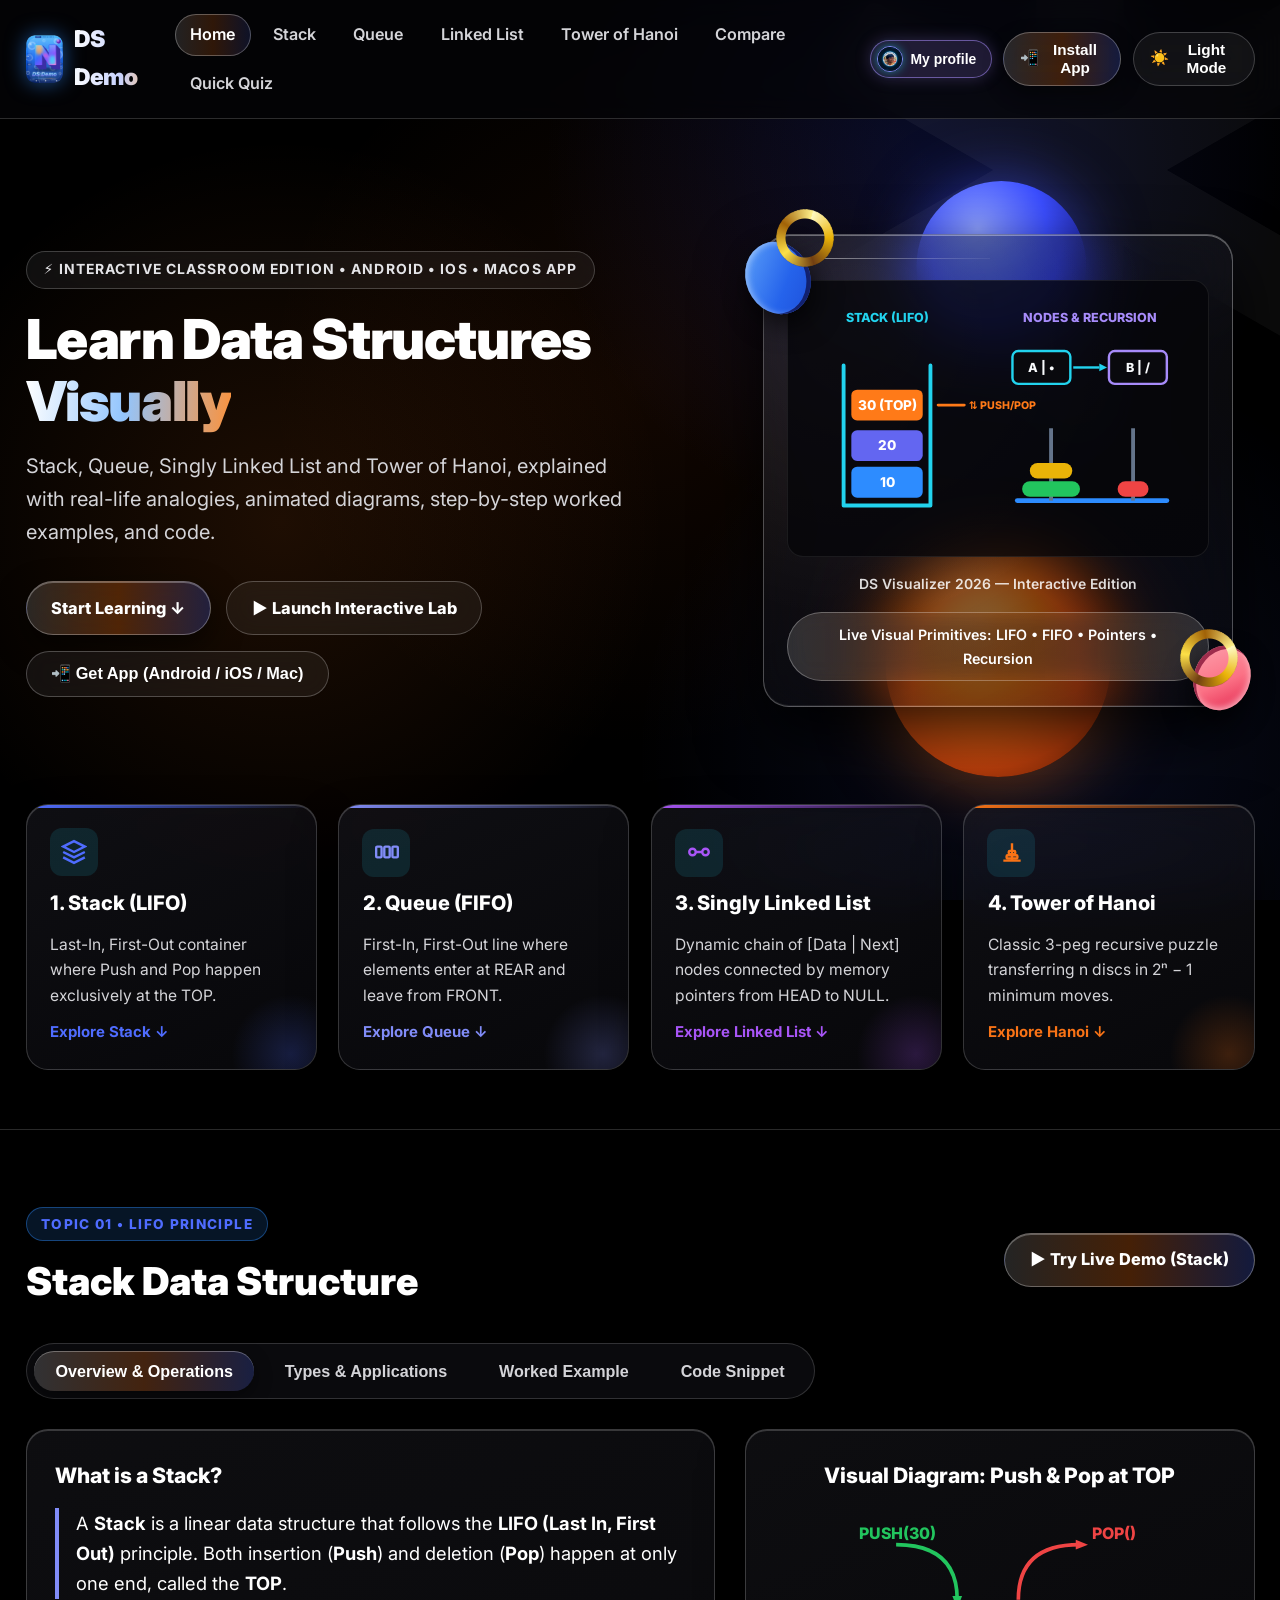
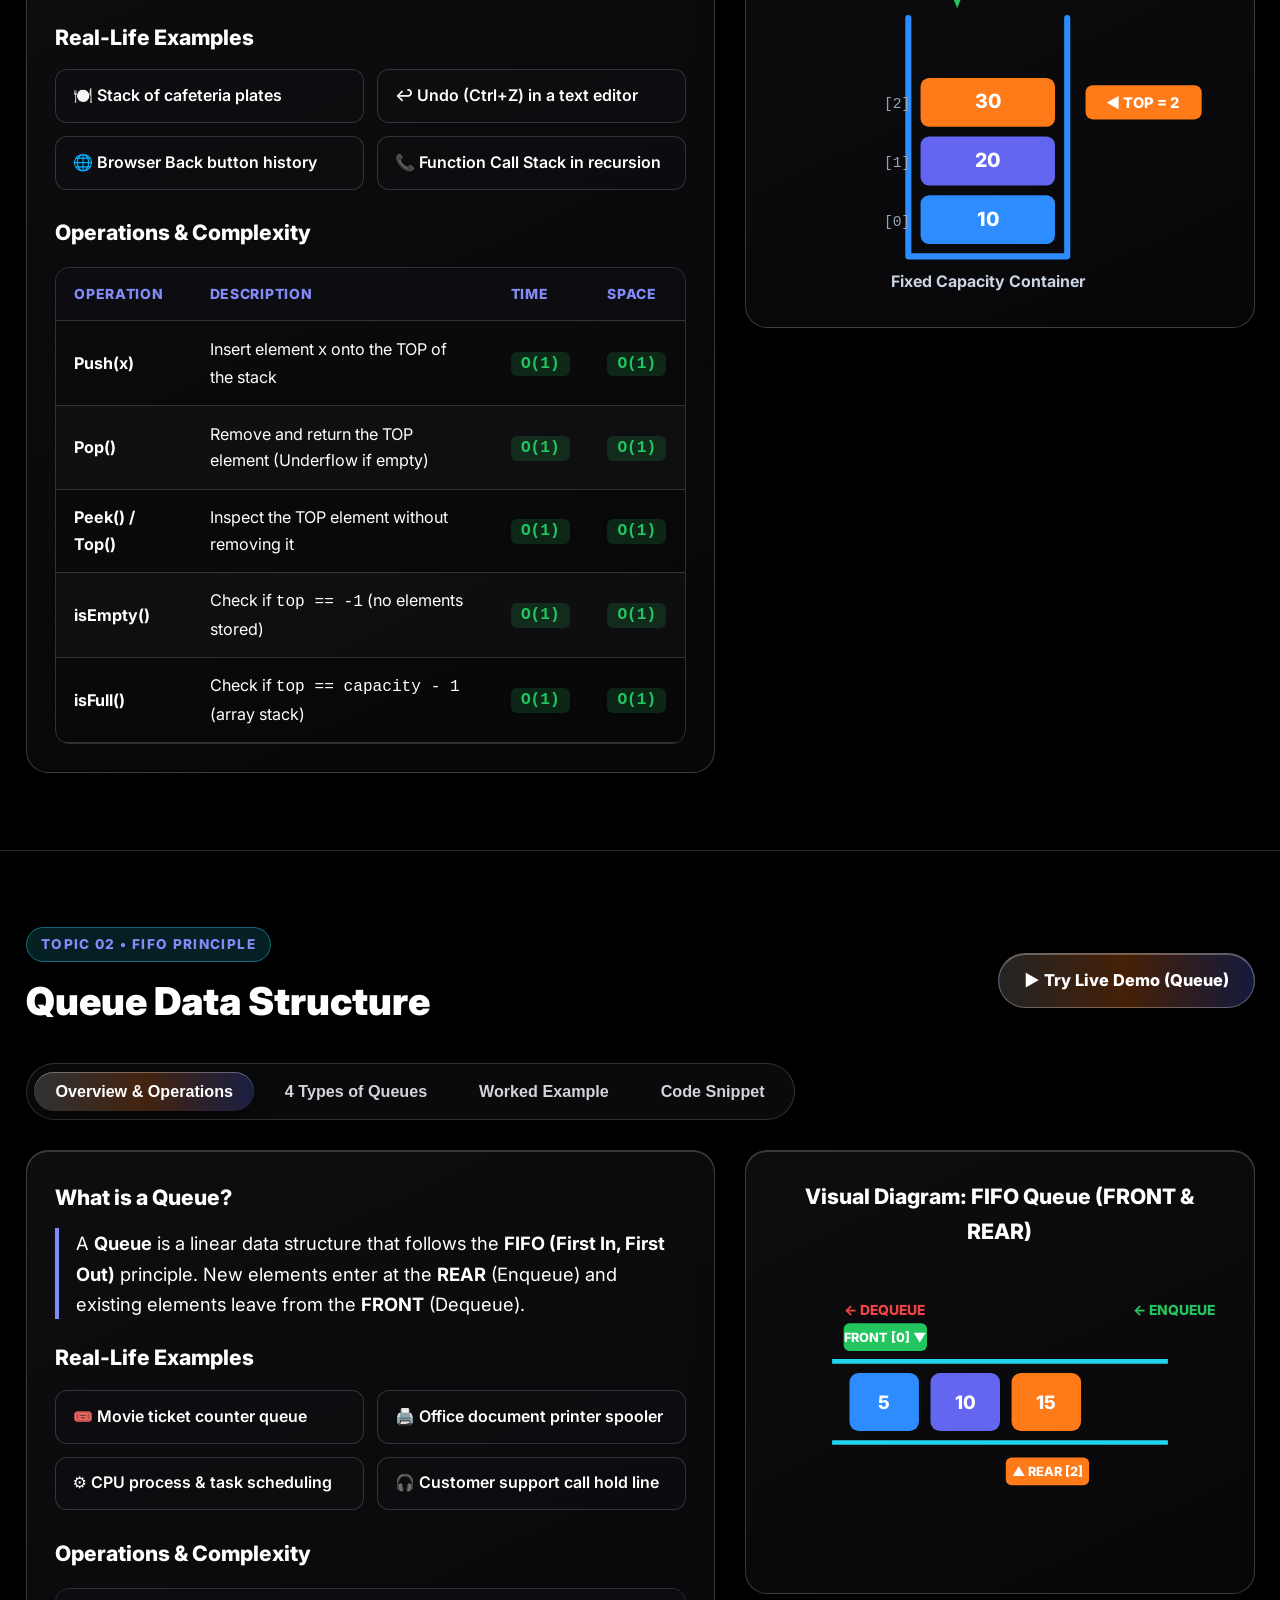
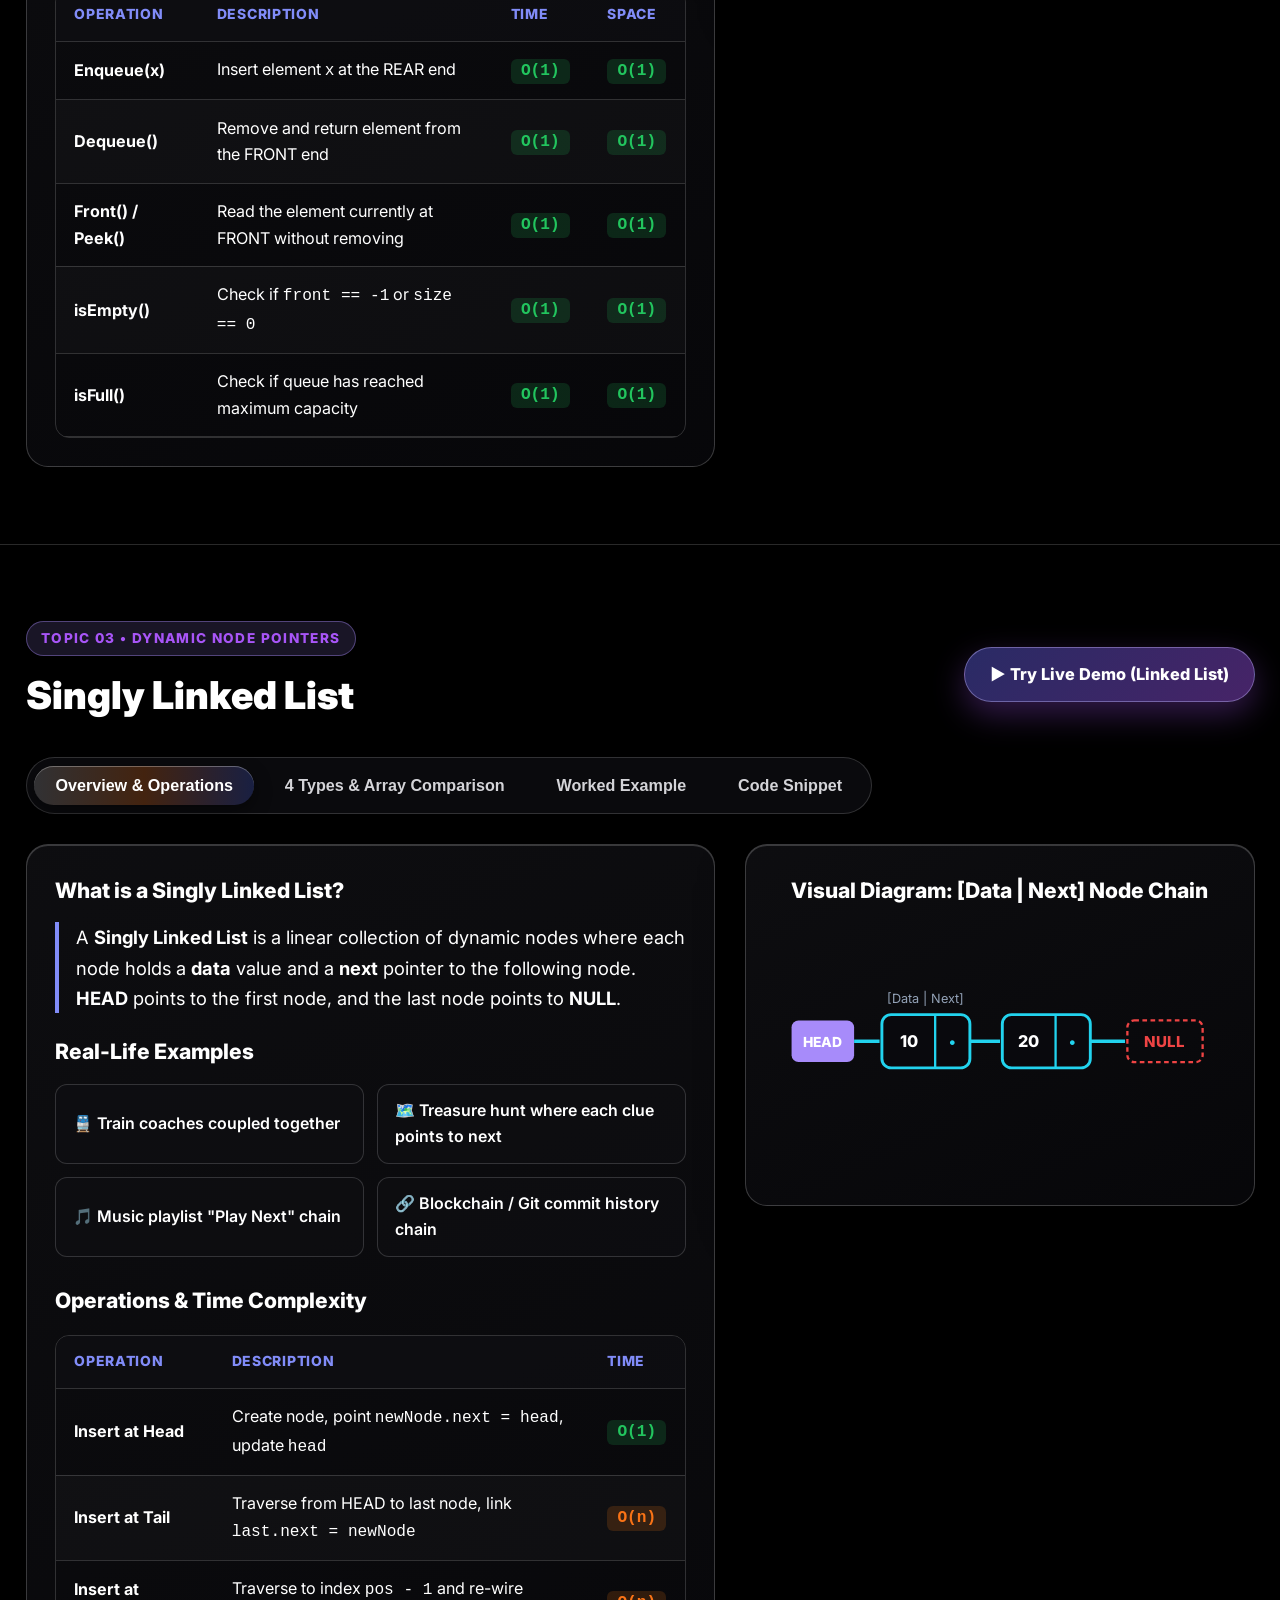
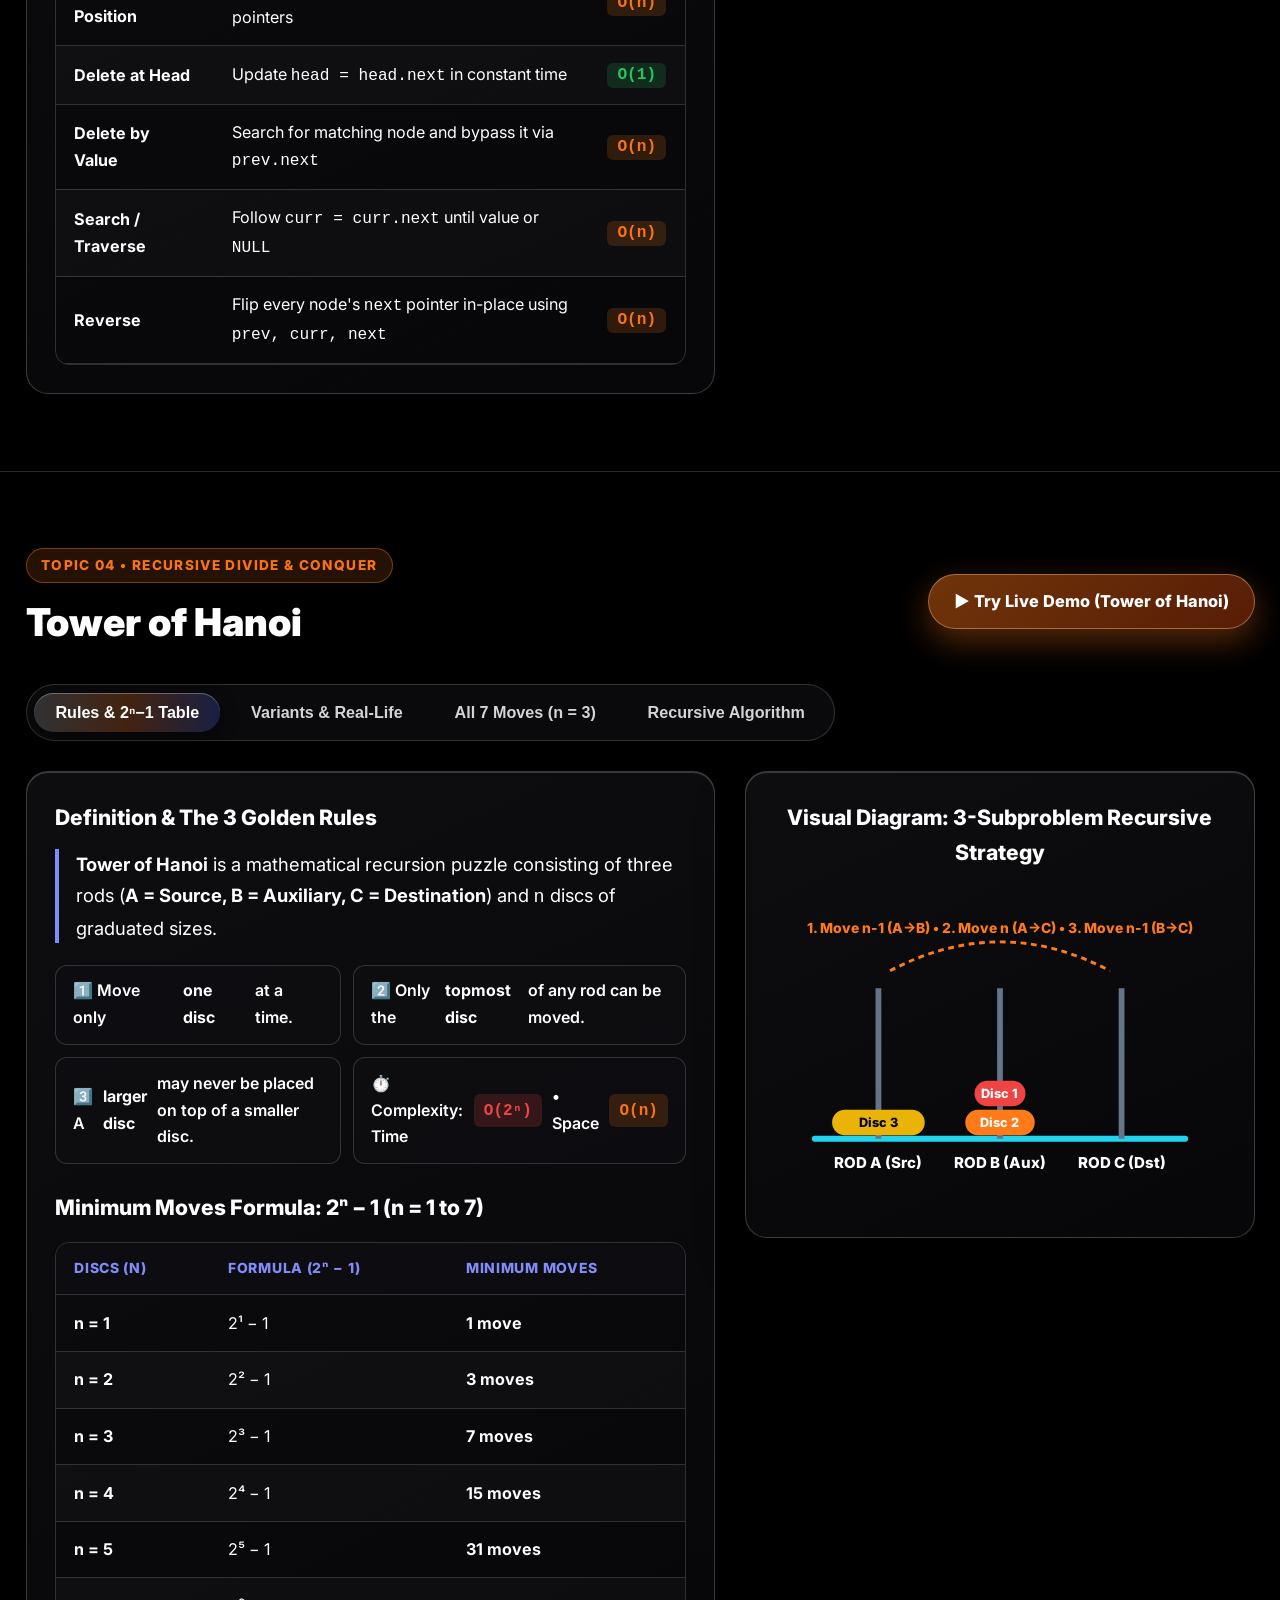
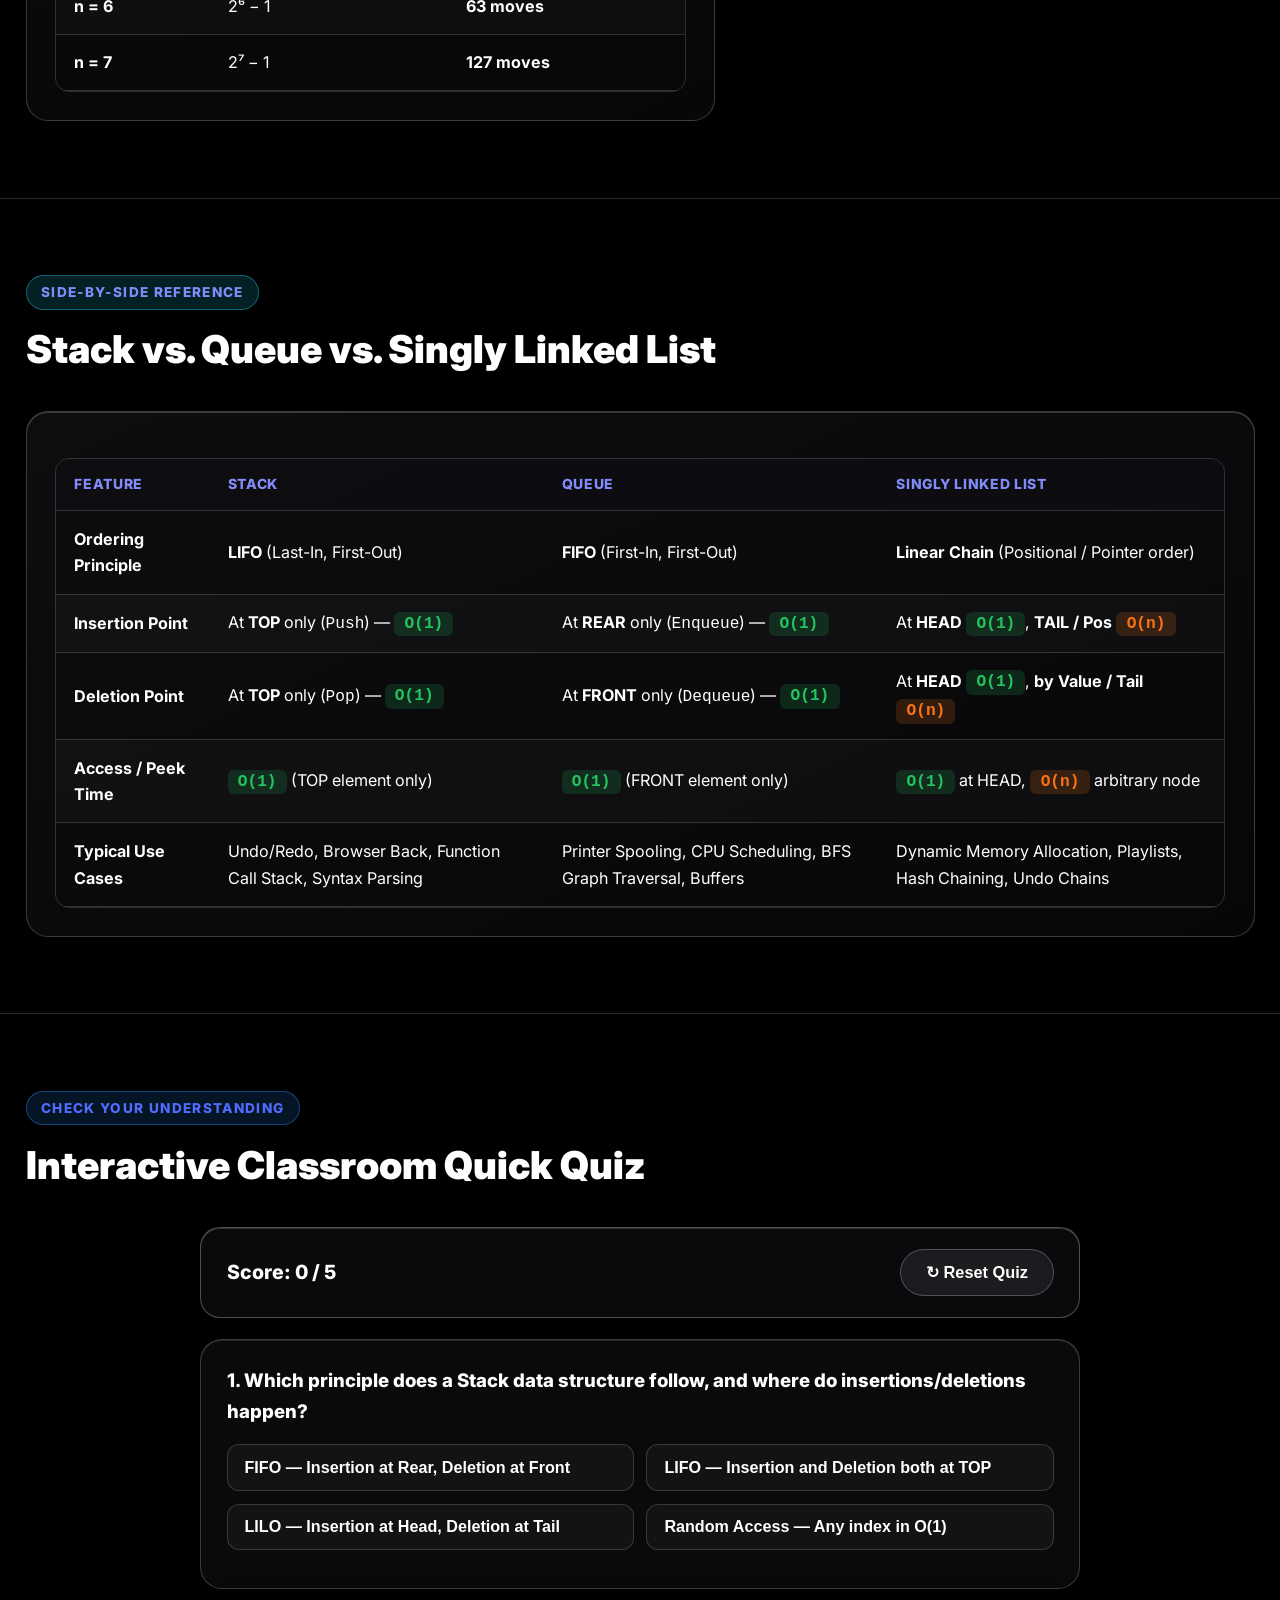
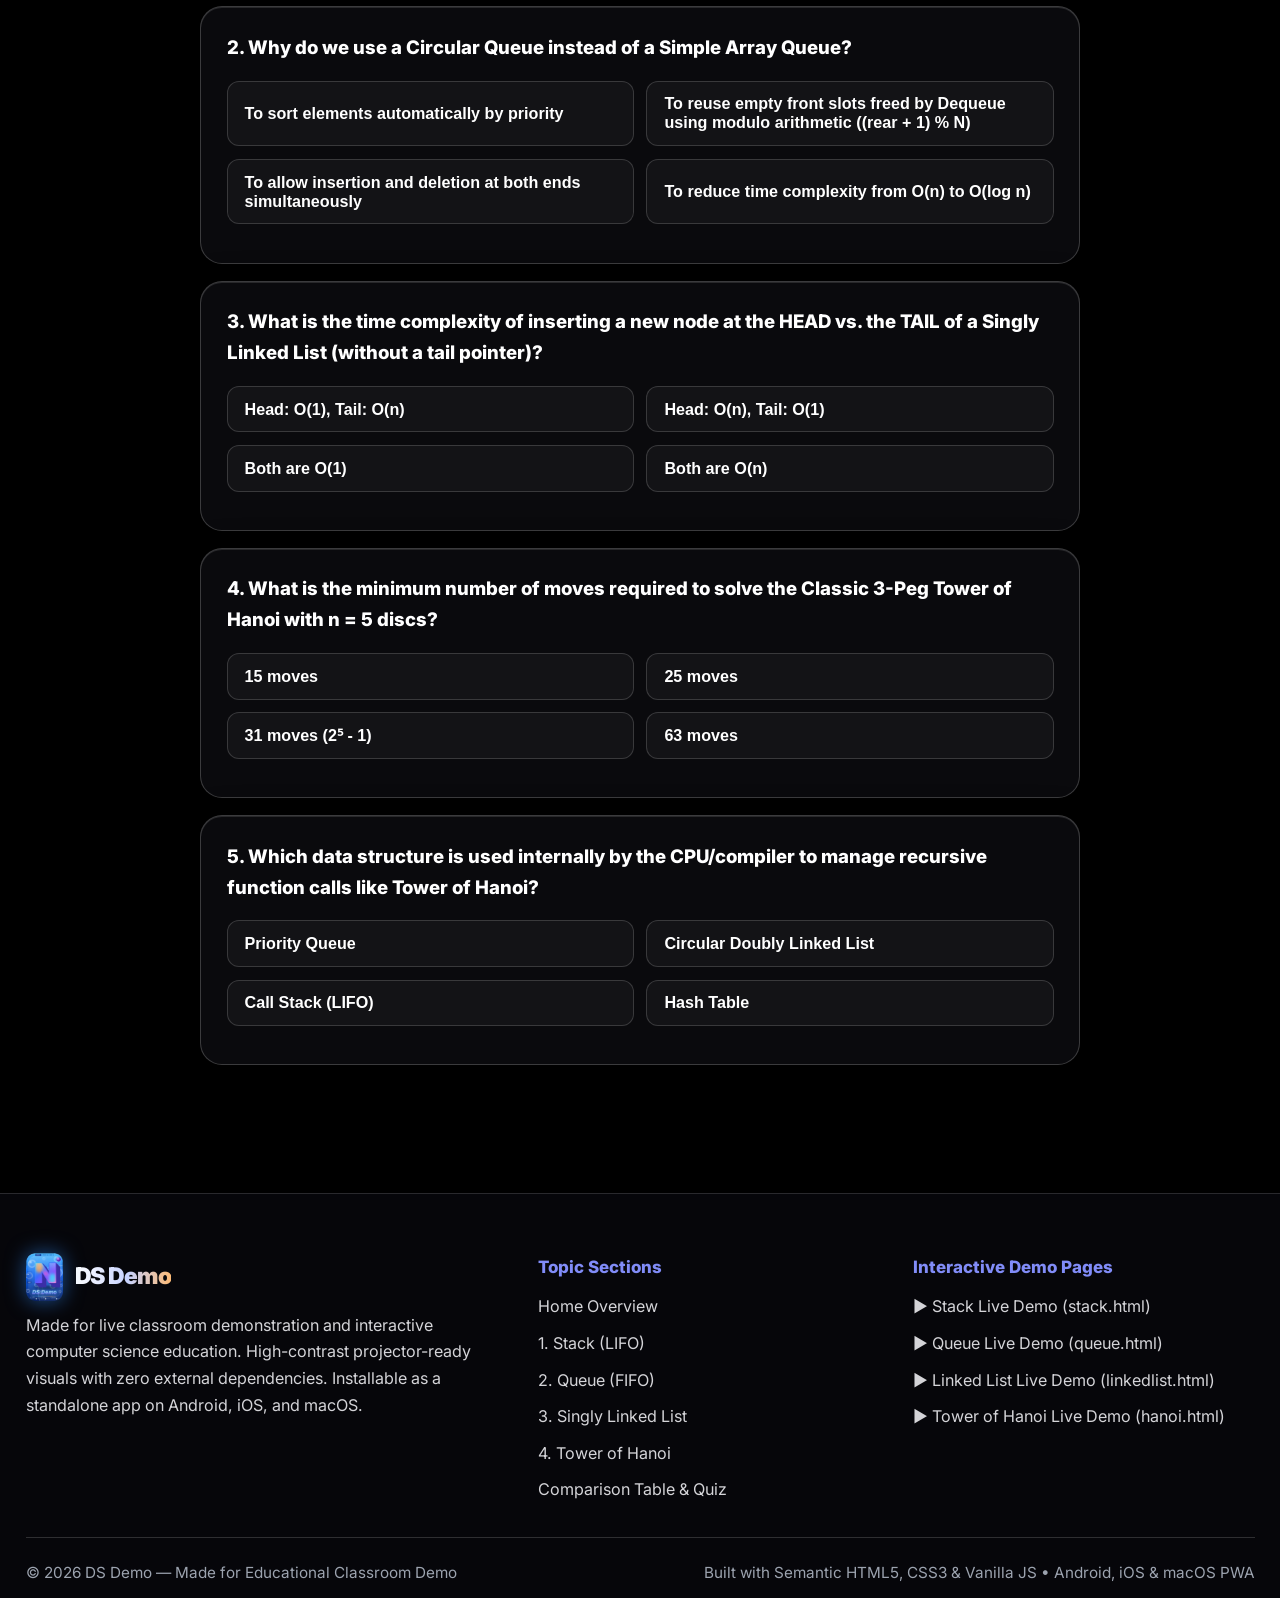
==== commit 2aba2ae4: "DS mini project" ====
--- a/index.html
+++ b/index.html
@@ -3,7 +3,7 @@
 <head>
   <meta charset="UTF-8">
   <meta name="viewport" content="width=device-width, initial-scale=1.0, viewport-fit=cover">
-  <meta name="theme-color" content="#0f5ad6">
+  <meta name="theme-color" content="#000000">
   <meta name="apple-mobile-web-app-capable" content="yes">
   <meta name="apple-mobile-web-app-status-bar-style" content="black-translucent">
   <meta name="apple-mobile-web-app-title" content="DS Demo">
@@ -11,10 +11,10 @@
   <meta name="mobile-web-app-capable" content="yes">
   <title>DS Demo — Data Structures Visualizer</title>
   <meta name="description" content="Classroom educational overview of Stack, Queue, Singly Linked List, and Tower of Hanoi with visual diagrams, real-life examples, types, worked steps, code, and complexities.">
-  <link rel="icon" type="image/png" sizes="32x32" href="assets/icons/favicon-32.png">
-  <link rel="icon" type="image/png" sizes="192x192" href="assets/icons/icon-192.png">
-  <link rel="apple-touch-icon" sizes="180x180" href="assets/icons/apple-touch-icon.png">
-  <link rel="manifest" href="manifest.json">
+  <link rel="icon" type="image/png" sizes="32x32" href="assets/icons/favicon-32.png?v=10">
+  <link rel="icon" type="image/png" sizes="192x192" href="assets/icons/icon-192.png?v=10">
+  <link rel="apple-touch-icon" sizes="180x180" href="assets/icons/apple-touch-icon.png?v=10">
+  <link rel="manifest" href="manifest.json?v=10">
   <link rel="preconnect" href="https://fonts.googleapis.com">
   <link rel="preconnect" href="https://fonts.gstatic.com" crossorigin>
   <link href="https://fonts.googleapis.com/css2?family=Inter:wght@400;500;600;700;800;900&display=swap" rel="stylesheet">
@@ -28,7 +28,7 @@
   <header class="navbar">
     <div class="container nav-inner">
       <a href="#home" class="brand-logo" aria-label="DS Demo Home">
-        <img src="assets/icons/app-icon.png" alt="DS Demo App Icon" class="brand-app-icon">
+        <img src="assets/icons/app-icon.png?v=10" alt="DS Demo App Icon" class="brand-app-icon">
         <span class="brand-text">DS Demo</span>
       </a>
 
@@ -43,6 +43,10 @@
       </nav>
 
       <div class="nav-actions">
+        <button type="button" class="creator-corner-badge open-profile-modal" title="View Naveen K's Profile" aria-label="View Naveen K's Profile">
+          <img src="assets/profile/naveen-profile.png" alt="My Profile Photo" class="profile-btn-avatar">
+          <span>My profile</span>
+        </button>
         <button id="install-app-btn" class="install-app-btn" aria-label="Install DS Demo App on Android, iOS, or macOS">
           <span>📲</span>
           <span class="install-btn-label">Install App</span>
@@ -74,14 +78,27 @@
               Stack, Queue, Singly Linked List and Tower of Hanoi, explained with real-life analogies, animated diagrams, step-by-step worked examples, and code.
             </p>
             <div class="hero-cta-group">
-              <a href="#stack" class="btn btn-demo">Start Learning ↓</a>
-              <a href="stack.html" class="btn btn-outline">▶ Launch Interactive Lab</a>
-              <button type="button" class="btn btn-outline open-install-modal">📲 Get App (Android / iOS / Mac)</button>
-            </div>
-          </div>
-
-          <!-- Animated SVG Visual of Blocks Pushed & Popped -->
-          <div class="hero-visual-card" aria-label="Animated Data Structure Visual">
+              <a href="#stack" class="btn btn-demo">Start Learning &darr;</a>
+              <a href="stack.html" class="btn btn-outline">&#9654; Launch Interactive Lab</a>
+              <button type="button" class="btn btn-outline open-install-modal">&#128242; Get App (Android / iOS / Mac)</button>
+            </div>
+          </div>
+
+          <!-- Animated Frosted Glass Stage with 3D Glowing Orbs, Coins & Rings -->
+          <div class="hero-glass-stage">
+            <div class="orb-3d orb-3d-blue" aria-hidden="true"></div>
+            <div class="orb-3d orb-3d-orange" aria-hidden="true"></div>
+            <div class="disc-3d disc-3d-blue" aria-hidden="true"></div>
+            <div class="ring-3d ring-3d-top" aria-hidden="true"></div>
+            <div class="ring-3d ring-3d-bottom" aria-hidden="true"></div>
+            <div class="disc-3d disc-3d-coral" aria-hidden="true"></div>
+
+            <div class="hero-visual-card" aria-label="Animated Data Structure Visual">
+              <div class="frosted-chrome">
+                <div class="frosted-line"></div>
+                <div class="frosted-dots" aria-hidden="true"><span></span><span></span><span></span></div>
+              </div>
+              <div class="frosted-inner-well">
             <svg class="hero-svg-anim" viewBox="0 0 400 250" fill="none" xmlns="http://www.w3.org/2000/svg">
               <!-- Stack Bucket on Left -->
               <text x="85" y="25" fill="#22d3ee" font-size="13" font-weight="800" text-anchor="middle">STACK (LIFO)</text>
@@ -100,11 +117,11 @@
               <!-- Linked Nodes & Hanoi on Right -->
               <text x="295" y="25" fill="#a78bfa" font-size="13" font-weight="800" text-anchor="middle">NODES &amp; RECURSION</text>
               <g class="anim-push-pop-2">
-                <rect x="215" y="55" width="60" height="34" rx="6" fill="#0d132a" stroke="#22d3ee" stroke-width="2.5"/>
+                <rect x="215" y="55" width="60" height="34" rx="6" fill="#09090d" stroke="#22d3ee" stroke-width="2.5"/>
                 <text x="245" y="77" fill="#f8fafc" font-size="13" font-weight="800" text-anchor="middle">A | •</text>
                 <path d="M278 72 H305" stroke="#22d3ee" stroke-width="2.5"/>
                 <polygon points="305,68 313,72 305,76" fill="#22d3ee"/>
-                <rect x="315" y="55" width="60" height="34" rx="6" fill="#0d132a" stroke="#a78bfa" stroke-width="2.5"/>
+                <rect x="315" y="55" width="60" height="34" rx="6" fill="#09090d" stroke="#a78bfa" stroke-width="2.5"/>
                 <text x="345" y="77" fill="#f8fafc" font-size="13" font-weight="800" text-anchor="middle">B | /</text>
               </g>
 
@@ -118,7 +135,10 @@
                 <rect x="324" y="190" width="32" height="16" rx="8" fill="#ef4444"/>
               </g>
             </svg>
-            <span style="font-size: 0.85rem; color: var(--text-muted); font-weight: 600;">Live Visual Primitives: LIFO • FIFO • Pointers • Recursion</span>
+              </div>
+              <div class="frosted-credit-row">DS Visualizer 2026 &mdash; Interactive Edition</div>
+              <div class="frosted-pill-caption">Live Visual Primitives: LIFO &bull; FIFO &bull; Pointers &bull; Recursion</div>
+            </div>
           </div>
         </div>
 
@@ -680,7 +700,7 @@
                 <line x1="64" y1="103" x2="86" y2="103" stroke="#22d3ee" stroke-width="3"/>
 
                 <!-- Node 1 -->
-                <rect x="88" y="80" width="76" height="46" rx="8" fill="#0d132a" stroke="#22d3ee" stroke-width="2.5"/>
+                <rect x="88" y="80" width="76" height="46" rx="8" fill="#09090d" stroke="#22d3ee" stroke-width="2.5"/>
                 <line x1="134" y1="80" x2="134" y2="126" stroke="#22d3ee" stroke-width="2"/>
                 <text x="111" y="108" fill="#fff" font-size="14" font-weight="800" text-anchor="middle">10</text>
                 <text x="149" y="108" fill="#22d3ee" font-size="13" font-weight="800" text-anchor="middle">•</text>
@@ -689,7 +709,7 @@
                 <line x1="164" y1="103" x2="190" y2="103" stroke="#22d3ee" stroke-width="3"/>
 
                 <!-- Node 2 -->
-                <rect x="192" y="80" width="76" height="46" rx="8" fill="#0d132a" stroke="#22d3ee" stroke-width="2.5"/>
+                <rect x="192" y="80" width="76" height="46" rx="8" fill="#09090d" stroke="#22d3ee" stroke-width="2.5"/>
                 <line x1="238" y1="80" x2="238" y2="126" stroke="#22d3ee" stroke-width="2"/>
                 <text x="215" y="108" fill="#fff" font-size="14" font-weight="800" text-anchor="middle">20</text>
                 <text x="253" y="108" fill="#22d3ee" font-size="13" font-weight="800" text-anchor="middle">•</text>
@@ -1097,7 +1117,7 @@
       <div class="footer-grid">
         <div>
           <div class="brand-logo" style="margin-bottom: 0.6rem;">
-            <img src="assets/icons/app-icon.png" alt="DS Demo App Icon" class="brand-app-icon">
+            <img src="assets/icons/app-icon.png?v=10" alt="DS Demo App Icon" class="brand-app-icon">
             <span class="brand-text">DS Demo</span>
           </div>
           <p style="color: var(--text-secondary); font-size: 0.95rem;">
@@ -1143,10 +1163,10 @@
       <button type="button" id="close-install-modal" class="install-modal-close" aria-label="Close Install Dialog">✕</button>
 
       <div class="install-modal-header">
-        <img src="assets/icons/app-icon.png" alt="DS Demo App Icon" class="install-modal-icon">
+        <img src="assets/icons/app-icon.png?v=10" alt="DS Demo App Icon" class="install-modal-icon">
         <div>
           <h3 id="install-modal-title">Install DS Demo App</h3>
-          <p class="install-modal-sub">Full-screen native-style experience with offline support &amp; custom DS Demo icon</p>
+          <p class="install-modal-sub">Full-screen native-style experience with offline support</p>
         </div>
       </div>
 
@@ -1188,6 +1208,43 @@
     </div>
   </div>
 
+  <!-- ========================================================================
+       CREATOR PROFILE MODAL ("Build by Naveen K")
+       ======================================================================== -->
+  <div id="creator-profile-modal" class="profile-modal-backdrop" role="dialog" aria-modal="true" aria-labelledby="profile-title" hidden>
+    <div class="profile-modal-card">
+      <button type="button" id="close-profile-modal" class="profile-modal-close" aria-label="Close Profile">✕</button>
+
+      <div class="profile-avatar-wrapper">
+        <img src="assets/profile/naveen-profile.png" alt="Naveena Kanakannanavar Profile Photo" class="profile-avatar-img">
+      </div>
+
+      <div class="profile-tag-pill" id="profile-title">Data Structure mini project</div>
+
+      <div class="profile-details-list">
+        <div class="profile-detail-item">
+          <span class="profile-label">Name</span>
+          <span class="profile-val highlight-name">Naveena Kanakannanavar</span>
+        </div>
+
+        <div class="profile-detail-item">
+          <span class="profile-label">USN</span>
+          <span class="profile-val" style="font-family: monospace; letter-spacing: 0.05em; color: var(--cyan);">1GA25AI030</span>
+        </div>
+
+        <div class="profile-detail-item">
+          <span class="profile-label">Branch</span>
+          <span class="profile-val">Artificial Intelligence and Machine Learning</span>
+        </div>
+
+        <div class="profile-detail-item">
+          <span class="profile-label">Under the guidance of</span>
+          <span class="profile-val guidance-val">Prof. Christlin Shanuja</span>
+        </div>
+      </div>
+    </div>
+  </div>
+
   <script src="js/main.js"></script>
 </body>
 </html>
--- a/css/style.css
+++ b/css/style.css
@@ -4,33 +4,34 @@
    ========================================================================== */
 
 :root[data-theme="dark"], :root {
-  --bg-primary: #060919;
-  --bg-secondary: #0d132a;
-  --bg-card: rgba(15, 23, 52, 0.72);
-  --bg-card-hover: rgba(22, 33, 74, 0.88);
-  --bg-code: #040711;
-  --bg-nav: rgba(6, 9, 25, 0.84);
-  --bg-table-alt: rgba(255, 255, 255, 0.03);
-
-  --text-main: #f8fafc;
-  --text-secondary: #cbd5e1;
-  --text-muted: #94a3b8;
-
-  --blue: #2d8cff;
-  --cyan: #22d3ee;
-  --orange: #ff7a18;
-  --purple: #a78bfa;
+  --bg-primary: #000000;
+  --bg-secondary: rgba(14, 14, 18, 0.72);
+  --bg-card: rgba(24, 24, 30, 0.44);
+  --bg-card-hover: rgba(34, 34, 42, 0.62);
+  --bg-code: #050507;
+  --bg-nav: rgba(5, 5, 8, 0.72);
+  --bg-table-alt: rgba(255, 255, 255, 0.025);
+
+  --text-main: #ffffff;
+  --text-secondary: #d4d4d8;
+  --text-muted: #9ca3af;
+
+  --blue: #4f6cff;
+  --cyan: #818cf8;
+  --orange: #f97316;
+  --purple: #a855f7;
+  --coral: #fb7185;
   --green: #22c55e;
   --red: #ef4444;
 
-  --border-color: rgba(45, 140, 255, 0.26);
-  --border-strong: rgba(34, 211, 238, 0.55);
-
-  --shadow-card: 0 12px 32px -6px rgba(0, 0, 0, 0.55);
-  --glow-blue: 0 0 25px rgba(45, 140, 255, 0.35);
-  --glow-cyan: 0 0 25px rgba(34, 211, 238, 0.35);
-  --glow-orange: 0 0 25px rgba(255, 122, 24, 0.35);
-  --glow-purple: 0 0 25px rgba(167, 139, 250, 0.35);
+  --border-color: rgba(255, 255, 255, 0.16);
+  --border-strong: rgba(255, 255, 255, 0.3);
+
+  --shadow-card: 0 24px 54px -12px rgba(0, 0, 0, 0.85), inset 0 1px 0 rgba(255, 255, 255, 0.18);
+  --glow-blue: 0 12px 32px rgba(59, 130, 246, 0.32);
+  --glow-cyan: 0 12px 32px rgba(129, 140, 248, 0.3);
+  --glow-orange: 0 12px 32px rgba(249, 115, 22, 0.35);
+  --glow-purple: 0 12px 32px rgba(168, 85, 247, 0.3);
 }
 
 :root[data-theme="light"] {
@@ -81,14 +82,36 @@
   font-family: 'Inter', system-ui, -apple-system, BlinkMacSystemFont, sans-serif;
   background-color: var(--bg-primary);
   background-image:
-    radial-gradient(circle at 12% 15%, rgba(45, 140, 255, 0.13) 0%, transparent 38%),
-    radial-gradient(circle at 88% 20%, rgba(255, 122, 24, 0.11) 0%, transparent 38%),
-    radial-gradient(circle at 50% 75%, rgba(167, 139, 250, 0.1) 0%, transparent 45%);
+    radial-gradient(circle at 72% 18%, rgba(59, 78, 255, 0.16) 0%, transparent 32%),
+    radial-gradient(circle at 22% 58%, rgba(249, 115, 22, 0.12) 0%, transparent 34%),
+    radial-gradient(circle at 82% 84%, rgba(79, 108, 255, 0.12) 0%, transparent 32%),
+    radial-gradient(circle at 50% 42%, rgba(234, 88, 12, 0.08) 0%, transparent 45%);
+  background-attachment: fixed;
   color: var(--text-main);
   line-height: 1.65;
   min-height: 100vh;
   overflow-x: hidden;
+  position: relative;
   transition: background-color 0.25s ease, color 0.25s ease;
+}
+
+/* Subtle dark geometric 6-arm starburst watermark echoing the 2026 reference canvas */
+body::before {
+  content: "";
+  position: fixed;
+  top: -120px;
+  right: -90px;
+  width: 580px;
+  height: 580px;
+  pointer-events: none;
+  z-index: 0;
+  opacity: 0.045;
+  background: url("data:image/svg+xml,%3Csvg xmlns='http://www.w3.org/2000/svg' viewBox='0 0 200 200'%3E%3Cg transform='translate(100 100)' fill='%23ffffff'%3E%3Crect x='-15' y='-92' width='30' height='184' rx='4'/%3E%3Crect x='-15' y='-92' width='30' height='184' rx='4' transform='rotate(60)'/%3E%3Crect x='-15' y='-92' width='30' height='184' rx='4' transform='rotate(120)'/%3E%3C/g%3E%3C/svg%3E") center/contain no-repeat;
+}
+
+main, header, footer {
+  position: relative;
+  z-index: 1;
 }
 
 a {
@@ -149,7 +172,7 @@
 }
 
 .brand-text {
-  background: linear-gradient(90deg, var(--cyan), var(--blue), var(--purple), var(--orange));
+  background: linear-gradient(92deg, #ffffff 0%, #c7d2fe 55%, #fdba74 100%);
   -webkit-background-clip: text;
   background-clip: text;
   color: transparent;
@@ -173,21 +196,23 @@
 
 .nav-link:hover,
 .nav-link.active {
+  color: #ffffff;
+  background: linear-gradient(90deg, rgba(255, 255, 255, 0.12), rgba(249, 115, 22, 0.18), rgba(79, 108, 255, 0.14));
+  box-shadow: inset 0 0 0 1px rgba(255, 255, 255, 0.28);
+}
+
+.nav-actions {
+  display: flex;
+  align-items: center;
+  gap: 0.65rem;
+}
+
+.theme-toggle {
+  background: rgba(255, 255, 255, 0.06);
+  backdrop-filter: blur(14px);
+  -webkit-backdrop-filter: blur(14px);
   color: var(--text-main);
-  background: rgba(34, 211, 238, 0.14);
-  box-shadow: inset 0 0 0 1px var(--border-strong);
-}
-
-.nav-actions {
-  display: flex;
-  align-items: center;
-  gap: 0.65rem;
-}
-
-.theme-toggle {
-  background: var(--bg-card);
-  color: var(--text-main);
-  border: 1px solid var(--border-color);
+  border: 1px solid rgba(255, 255, 255, 0.2);
   padding: 0.45rem 0.95rem;
   border-radius: 999px;
   font-size: 0.9rem;
@@ -200,8 +225,8 @@
 }
 
 .theme-toggle:hover {
-  border-color: var(--cyan);
-  box-shadow: var(--glow-cyan);
+  border-color: rgba(255, 255, 255, 0.5);
+  box-shadow: 0 0 18px rgba(79, 108, 255, 0.28);
 }
 
 .hamburger {
@@ -219,7 +244,7 @@
   display: block;
   width: 100%;
   height: 2.5px;
-  background: var(--cyan);
+  background: var(--text-main);
   border-radius: 3px;
   transition: 0.3s ease;
 }
@@ -244,57 +269,234 @@
   display: inline-flex;
   align-items: center;
   gap: 0.5rem;
-  background: rgba(34, 211, 238, 0.12);
-  border: 1px solid rgba(34, 211, 238, 0.35);
-  color: var(--cyan);
-  padding: 0.35rem 0.95rem;
+  background: rgba(255, 255, 255, 0.06);
+  border: 1px solid rgba(255, 255, 255, 0.2);
+  color: #e4e4e7;
+  padding: 0.38rem 1rem;
   border-radius: 999px;
-  font-size: 0.85rem;
-  font-weight: 800;
+  font-size: 0.82rem;
+  font-weight: 700;
   text-transform: uppercase;
   letter-spacing: 0.08em;
+  margin-bottom: 1.1rem;
+  backdrop-filter: blur(12px);
+}
+
+.hero-title {
+  font-size: clamp(2.25rem, 4.3vw, 3.5rem);
+  font-weight: 900;
+  line-height: 1.14;
   margin-bottom: 1rem;
-}
-
-.hero-title {
-  font-size: clamp(2.2rem, 4.2vw, 3.4rem);
-  font-weight: 900;
-  line-height: 1.15;
-  margin-bottom: 1rem;
-  letter-spacing: -0.02em;
+  letter-spacing: -0.025em;
 }
 
 .hero-title span {
-  background: linear-gradient(92deg, var(--cyan), var(--blue), var(--purple), var(--orange));
+  background: linear-gradient(95deg, #ffffff 0%, #93c5fd 48%, #fb923c 100%);
   -webkit-background-clip: text;
   background-clip: text;
   color: transparent;
 }
 
 .hero-subtitle {
-  font-size: 1.2rem;
+  font-size: 1.18rem;
   color: var(--text-secondary);
-  margin-bottom: 1.75rem;
-  max-width: 620px;
+  margin-bottom: 1.85rem;
+  max-width: 600px;
 }
 
 .hero-cta-group {
   display: flex;
   flex-wrap: wrap;
-  gap: 1rem;
-}
-
-/* Hero Animated Visual Box */
+  gap: 0.9rem;
+}
+
+/* ==========================================================================
+   2026 Frosted Obsidian Hero Showcase Stage + 3D Spheres, Discs & Gold Rings
+   ========================================================================== */
+.hero-glass-stage {
+  position: relative;
+  padding: 2.3rem 1.25rem 2.7rem;
+  display: flex;
+  justify-content: center;
+  align-items: center;
+}
+
+/* Protruding 3D Cobalt Sphere (behind top) */
+.orb-3d {
+  position: absolute;
+  border-radius: 50%;
+  pointer-events: none;
+  z-index: 0;
+}
+
+.orb-3d-blue {
+  width: 170px;
+  height: 170px;
+  top: -14px;
+  left: 50%;
+  transform: translateX(-48%);
+  background: radial-gradient(circle at 36% 28%, #8b9eff 0%, #3b4eff 42%, #1d2194 74%, #070524 100%);
+  box-shadow: 0 0 60px rgba(67, 83, 255, 0.55);
+}
+
+/* Protruding 3D Amber-Orange Sphere (behind bottom) */
+.orb-3d-orange {
+  width: 225px;
+  height: 225px;
+  bottom: -24px;
+  left: 50%;
+  transform: translateX(-50%);
+  background: radial-gradient(circle at 42% 32%, #fed7aa 0%, #f97316 38%, #c2410c 72%, #3b0d02 100%);
+  box-shadow: 0 0 70px rgba(249, 115, 22, 0.52);
+}
+
+/* Floating 3D Tilted Discs */
+.disc-3d {
+  position: absolute;
+  border-radius: 50%;
+  pointer-events: none;
+  z-index: 3;
+}
+
+.disc-3d-blue {
+  width: 64px;
+  height: 74px;
+  top: 46px;
+  left: 4px;
+  transform: rotate(-24deg);
+  background: linear-gradient(135deg, #60a5fa 0%, #2563eb 60%, #1d4ed8 100%);
+  box-shadow:
+    inset -4px -2px 0 rgba(15, 23, 92, 0.85),
+    inset 2px 2px 6px rgba(191, 219, 254, 0.6),
+    0 12px 26px rgba(0, 0, 0, 0.65);
+}
+
+.disc-3d-coral {
+  width: 56px;
+  height: 66px;
+  bottom: 42px;
+  right: 4px;
+  transform: rotate(22deg);
+  background: linear-gradient(135deg, #fda4af 0%, #fb7185 55%, #e11d48 100%);
+  box-shadow:
+    inset 4px 2px 0 rgba(136, 19, 55, 0.8),
+    inset -2px -2px 6px rgba(255, 228, 230, 0.65),
+    0 12px 26px rgba(0, 0, 0, 0.65);
+}
+
+/* Interlocking 3D Gold Metallic Rings */
+.ring-3d {
+  position: absolute;
+  width: 58px;
+  height: 58px;
+  border-radius: 50%;
+  background: conic-gradient(from 35deg, #fef9c3, #eab308, #713f12, #fde047, #a16207, #fef08a);
+  -webkit-mask: radial-gradient(farthest-side, transparent calc(100% - 10px), #000 calc(100% - 9px));
+  mask: radial-gradient(farthest-side, transparent calc(100% - 10px), #000 calc(100% - 9px));
+  filter: drop-shadow(0 8px 14px rgba(0, 0, 0, 0.75));
+  pointer-events: none;
+  z-index: 4;
+}
+
+.ring-3d-top {
+  top: 14px;
+  left: 34px;
+  transform: rotate(-18deg);
+}
+
+.ring-3d-bottom {
+  bottom: 66px;
+  right: 16px;
+  transform: rotate(28deg);
+}
+
+/* Hero Frosted Textured Glass Card */
 .hero-visual-card {
-  background: var(--bg-card);
-  border: 1px solid var(--border-color);
-  border-radius: 22px;
-  padding: 1.5rem;
-  box-shadow: var(--shadow-card), var(--glow-blue);
-  backdrop-filter: blur(14px);
+  position: relative;
+  z-index: 2;
+  width: 100%;
+  background:
+    radial-gradient(circle at 20% 20%, rgba(255, 255, 255, 0.08) 0%, transparent 55%),
+    linear-gradient(155deg, rgba(32, 32, 38, 0.42) 0%, rgba(12, 12, 16, 0.56) 100%);
+  border: 1px solid rgba(255, 255, 255, 0.28);
+  border-radius: 26px;
+  padding: 1.25rem 1.35rem 1.45rem;
+  box-shadow:
+    0 28px 65px rgba(0, 0, 0, 0.82),
+    inset 0 1px 0 rgba(255, 255, 255, 0.35),
+    inset 0 -1px 0 rgba(255, 255, 255, 0.08);
+  backdrop-filter: blur(28px) saturate(155%);
+  -webkit-backdrop-filter: blur(28px) saturate(155%);
   display: flex;
   flex-direction: column;
   align-items: center;
+  gap: 0.95rem;
+}
+
+.frosted-chrome {
+  width: 100%;
+  display: flex;
+  align-items: center;
+  justify-content: space-between;
+  padding: 0.1rem 0.25rem 0.25rem;
+}
+
+.frosted-line {
+  width: 48%;
+  height: 1px;
+  background: linear-gradient(90deg, rgba(255, 255, 255, 0.55), rgba(255, 255, 255, 0.06));
+}
+
+.frosted-dots {
+  display: inline-flex;
+  align-items: center;
+  gap: 5px;
+}
+
+.frosted-dots i {
+  display: block;
+  width: 7px;
+  height: 7px;
+  border-radius: 50%;
+  border: 1px solid rgba(255, 255, 255, 0.65);
+}
+
+.frosted-inner-well {
+  width: 100%;
+  background: rgba(6, 6, 9, 0.78);
+  border: 1px solid rgba(255, 255, 255, 0.08);
+  border-radius: 16px;
+  padding: 1rem;
+  display: flex;
+  justify-content: center;
+}
+
+.frosted-credit-row {
+  display: flex;
+  align-items: center;
+  gap: 0.6rem;
+  font-size: 0.82rem;
+  font-weight: 600;
+  color: rgba(255, 255, 255, 0.85);
+}
+
+.frosted-credit-row .credit-dash {
+  width: 18px;
+  height: 1.5px;
+  background: rgba(255, 255, 255, 0.6);
+}
+
+.frosted-pill-caption {
+  width: 100%;
+  text-align: center;
+  padding: 0.58rem 1rem;
+  border-radius: 999px;
+  background: linear-gradient(90deg, rgba(255, 255, 255, 0.14), rgba(249, 115, 22, 0.22), rgba(255, 255, 255, 0.14));
+  border: 1px solid rgba(255, 255, 255, 0.28);
+  color: #ffffff;
+  font-size: 0.84rem;
+  font-weight: 600;
+  backdrop-filter: blur(12px);
 }
 
 .hero-svg-anim {
@@ -329,16 +531,17 @@
 }
 
 .topic-jump-card {
-  background: var(--bg-card);
-  border: 1px solid var(--border-color);
-  border-radius: 18px;
-  padding: 1.35rem;
-  backdrop-filter: blur(12px);
+  background: linear-gradient(155deg, rgba(28, 28, 36, 0.52), rgba(10, 10, 14, 0.72));
+  border: 1px solid rgba(255, 255, 255, 0.18);
+  border-radius: 22px;
+  padding: 1.4rem;
+  backdrop-filter: blur(24px) saturate(140%);
+  -webkit-backdrop-filter: blur(24px) saturate(140%);
   box-shadow: var(--shadow-card);
   transition: all 0.25s ease;
   display: flex;
   flex-direction: column;
-  gap: 0.6rem;
+  gap: 0.65rem;
   position: relative;
   overflow: hidden;
 }
@@ -349,15 +552,28 @@
   top: 0;
   left: 0;
   width: 100%;
-  height: 4px;
-  background: var(--card-accent, var(--cyan));
+  height: 3px;
+  background: linear-gradient(90deg, var(--card-accent, var(--blue)), transparent);
+}
+
+.topic-jump-card::after {
+  content: "";
+  position: absolute;
+  bottom: -45px;
+  right: -35px;
+  width: 120px;
+  height: 120px;
+  border-radius: 50%;
+  background: radial-gradient(circle, var(--card-accent, var(--orange)) 0%, transparent 70%);
+  opacity: 0.22;
+  pointer-events: none;
 }
 
 .topic-jump-card:hover {
   transform: translateY(-6px);
   background: var(--bg-card-hover);
-  border-color: var(--card-accent, var(--cyan));
-  box-shadow: 0 14px 32px rgba(0, 0, 0, 0.45);
+  border-color: rgba(255, 255, 255, 0.34);
+  box-shadow: 0 22px 44px rgba(0, 0, 0, 0.78);
 }
 
 .topic-card-icon {
@@ -445,37 +661,163 @@
 }
 
 .btn-demo {
-  background: linear-gradient(135deg, var(--blue), var(--cyan));
+  background: linear-gradient(90deg, rgba(255, 255, 255, 0.14), rgba(249, 115, 22, 0.28), rgba(79, 108, 255, 0.24));
   color: #ffffff;
-  box-shadow: var(--glow-blue);
+  border: 1px solid rgba(255, 255, 255, 0.3);
+  backdrop-filter: blur(18px);
+  -webkit-backdrop-filter: blur(18px);
+  box-shadow: 0 12px 30px rgba(0, 0, 0, 0.55), inset 0 1px 0 rgba(255, 255, 255, 0.28);
 }
 
 .btn-demo:hover {
   transform: translateY(-2px) scale(1.02);
-  filter: brightness(1.08);
+  border-color: rgba(255, 255, 255, 0.55);
+  box-shadow: 0 16px 34px rgba(249, 115, 22, 0.28), inset 0 1px 0 rgba(255, 255, 255, 0.4);
 }
 
 .btn-demo-orange {
-  background: linear-gradient(135deg, var(--orange), #ea580c);
+  background: linear-gradient(135deg, rgba(249, 115, 22, 0.45), rgba(194, 65, 12, 0.45));
+  border: 1px solid rgba(253, 186, 116, 0.45);
   color: #ffffff;
+  backdrop-filter: blur(16px);
   box-shadow: var(--glow-orange);
 }
 
 .btn-demo-purple {
-  background: linear-gradient(135deg, var(--purple), #6366f1);
+  background: linear-gradient(135deg, rgba(99, 102, 241, 0.42), rgba(168, 85, 247, 0.42));
+  border: 1px solid rgba(196, 181, 253, 0.42);
   color: #ffffff;
+  backdrop-filter: blur(16px);
   box-shadow: var(--glow-purple);
 }
 
 .btn-outline {
-  background: var(--bg-card);
+  background: rgba(255, 255, 255, 0.06);
   color: var(--text-main);
-  border-color: var(--border-strong);
+  border-color: rgba(255, 255, 255, 0.24);
+  backdrop-filter: blur(14px);
 }
 
 .btn-outline:hover {
-  background: rgba(34, 211, 238, 0.15);
+  background: rgba(255, 255, 255, 0.14);
+  border-color: rgba(255, 255, 255, 0.45);
   transform: translateY(-2px);
+}
+
+/* Liquid Metal Button (Vanilla CSS + JS Ripple) */
+@property --lm-angle {
+  syntax: "<angle>";
+  initial-value: 0deg;
+  inherits: false;
+}
+
+@keyframes lmRotate {
+  to {
+    --lm-angle: 360deg;
+  }
+}
+
+@keyframes lmRippleAnim {
+  0% {
+    transform: translate(-50%, -50%) scale(0);
+    opacity: 0.65;
+  }
+  100% {
+    transform: translate(-50%, -50%) scale(4);
+    opacity: 0;
+  }
+}
+
+.btn-liquid-metal {
+  position: relative;
+  padding: 0.78rem 1.55rem;
+  border-radius: 999px;
+  border: none;
+  color: #e2e8f0;
+  font-weight: 700;
+  font-size: 0.96rem;
+  letter-spacing: 0.01em;
+  background: transparent;
+  overflow: hidden;
+  isolation: isolate;
+  box-shadow:
+    0 0 0 1px rgba(255, 255, 255, 0.18),
+    0 12px 24px -6px rgba(0, 0, 0, 0.65),
+    0 4px 10px rgba(34, 211, 238, 0.18);
+  transition: transform 0.2s cubic-bezier(0.34, 1.56, 0.64, 1), box-shadow 0.25s ease;
+}
+
+.btn-liquid-metal::before {
+  content: "";
+  position: absolute;
+  inset: -40%;
+  z-index: -2;
+  background: conic-gradient(
+    from var(--lm-angle),
+    #64748b 0deg,
+    #f8fafc 45deg,
+    #38bdf8 90deg,
+    #1e293b 135deg,
+    #e2e8f0 180deg,
+    #a78bfa 225deg,
+    #f472b6 265deg,
+    #cbd5e1 310deg,
+    #64748b 360deg
+  );
+  animation: lmRotate 4.5s linear infinite;
+}
+
+.btn-liquid-metal::after {
+  content: "";
+  position: absolute;
+  inset: 2.5px;
+  z-index: -1;
+  border-radius: 999px;
+  background: linear-gradient(180deg, #242429 0%, #060609 100%);
+  box-shadow:
+    inset 0 1px 1px rgba(255, 255, 255, 0.16),
+    inset 0 -2px 4px rgba(0, 0, 0, 0.65);
+  transition: box-shadow 0.15s ease, background 0.2s ease;
+}
+
+.btn-liquid-metal:hover {
+  color: #ffffff;
+  transform: translateY(-2px) scale(1.02);
+  box-shadow:
+    0 0 0 1px rgba(255, 255, 255, 0.35),
+    0 16px 30px -6px rgba(0, 0, 0, 0.75),
+    0 0 22px rgba(56, 189, 248, 0.35);
+}
+
+.btn-liquid-metal:hover::before {
+  animation-duration: 1.8s;
+}
+
+.btn-liquid-metal:active {
+  transform: translateY(1px) scale(0.98);
+}
+
+.btn-liquid-metal:active::after {
+  box-shadow:
+    inset 0 2px 6px rgba(0, 0, 0, 0.85),
+    inset 0 1px 2px rgba(0, 0, 0, 0.6);
+}
+
+.btn-liquid-metal > span:not(.lm-ripple) {
+  position: relative;
+  z-index: 2;
+  text-shadow: 0 1px 2px rgba(0, 0, 0, 0.6);
+}
+
+.lm-ripple {
+  position: absolute;
+  width: 22px;
+  height: 22px;
+  border-radius: 50%;
+  background: radial-gradient(circle, rgba(255, 255, 255, 0.45) 0%, rgba(255, 255, 255, 0) 70%);
+  pointer-events: none;
+  z-index: 1;
+  animation: lmRippleAnim 0.6s ease-out forwards;
 }
 
 /* Section Internal Tabs Bar */
@@ -484,10 +826,12 @@
   flex-wrap: wrap;
   gap: 0.55rem;
   margin-bottom: 1.75rem;
-  background: var(--bg-secondary);
+  background: rgba(14, 14, 18, 0.72);
+  backdrop-filter: blur(18px);
+  -webkit-backdrop-filter: blur(18px);
   padding: 0.45rem;
-  border-radius: 14px;
-  border: 1px solid var(--border-color);
+  border-radius: 999px;
+  border: 1px solid rgba(255, 255, 255, 0.16);
   width: fit-content;
 }
 
@@ -496,7 +840,7 @@
   color: var(--text-secondary);
   border: none;
   padding: 0.6rem 1.25rem;
-  border-radius: 10px;
+  border-radius: 999px;
   font-size: 0.95rem;
   font-weight: 700;
   cursor: pointer;
@@ -508,9 +852,9 @@
 }
 
 .sec-tab-btn.active {
-  background: var(--bg-card-hover);
-  color: var(--cyan);
-  box-shadow: 0 2px 10px rgba(0, 0, 0, 0.25), inset 0 0 0 1px var(--border-strong);
+  background: linear-gradient(90deg, rgba(255, 255, 255, 0.16), rgba(249, 115, 22, 0.24), rgba(79, 108, 255, 0.22));
+  color: #ffffff;
+  box-shadow: inset 0 1px 0 rgba(255, 255, 255, 0.3), 0 6px 18px rgba(0, 0, 0, 0.45);
 }
 
 .sec-tab-pane {
@@ -538,11 +882,13 @@
 }
 
 .glass-panel {
-  background: var(--bg-card);
-  border: 1px solid var(--border-color);
-  border-radius: 18px;
-  padding: 1.6rem;
-  backdrop-filter: blur(14px);
+  position: relative;
+  background: linear-gradient(155deg, rgba(28, 28, 34, 0.48), rgba(10, 10, 14, 0.68));
+  border: 1px solid rgba(255, 255, 255, 0.2);
+  border-radius: 22px;
+  padding: 1.65rem;
+  backdrop-filter: blur(24px) saturate(145%);
+  -webkit-backdrop-filter: blur(24px) saturate(145%);
   box-shadow: var(--shadow-card);
 }
 
@@ -550,7 +896,7 @@
   font-size: 1.25rem;
   font-weight: 800;
   margin-bottom: 0.85rem;
-  color: var(--cyan);
+  color: #ffffff;
   display: flex;
   align-items: center;
   gap: 0.5rem;
@@ -666,10 +1012,12 @@
 }
 
 .type-card {
-  background: var(--bg-card);
-  border: 1px solid var(--border-color);
-  border-radius: 16px;
-  padding: 1.4rem;
+  background: linear-gradient(155deg, rgba(28, 28, 34, 0.48), rgba(10, 10, 14, 0.72));
+  border: 1px solid rgba(255, 255, 255, 0.18);
+  border-radius: 20px;
+  padding: 1.45rem;
+  backdrop-filter: blur(22px);
+  box-shadow: var(--shadow-card);
   display: flex;
   flex-direction: column;
   gap: 0.75rem;
@@ -784,9 +1132,12 @@
 
 .quiz-card {
   background: var(--bg-card);
-  border: 1px solid var(--border-color);
-  border-radius: 16px;
+  backdrop-filter: blur(22px) saturate(145%);
+  -webkit-backdrop-filter: blur(22px) saturate(145%);
+  border: 1px solid rgba(255, 255, 255, 0.2);
+  border-radius: 22px;
   padding: 1.5rem;
+  box-shadow: 0 18px 40px rgba(0, 0, 0, 0.55), inset 0 1px 0 rgba(255, 255, 255, 0.12);
 }
 
 .quiz-question {
@@ -802,11 +1153,11 @@
 }
 
 .quiz-opt-btn {
-  background: var(--bg-secondary);
+  background: rgba(255, 255, 255, 0.04);
   color: var(--text-main);
   border: 1px solid var(--border-color);
   padding: 0.75rem 1rem;
-  border-radius: 10px;
+  border-radius: 12px;
   text-align: left;
   font-size: 0.95rem;
   font-weight: 600;
@@ -815,7 +1166,8 @@
 }
 
 .quiz-opt-btn:hover:not(:disabled) {
-  border-color: var(--cyan);
+  border-color: rgba(255, 255, 255, 0.45);
+  background: rgba(255, 255, 255, 0.08);
 }
 
 .quiz-opt-btn.correct {
@@ -838,22 +1190,27 @@
 
 .quiz-score-banner {
   background: var(--bg-card);
-  border: 2px solid var(--cyan);
-  border-radius: 16px;
+  backdrop-filter: blur(22px) saturate(145%);
+  -webkit-backdrop-filter: blur(22px) saturate(145%);
+  border: 1px solid rgba(255, 255, 255, 0.28);
+  border-radius: 20px;
   padding: 1.25rem 1.5rem;
   display: flex;
   justify-content: space-between;
   align-items: center;
   font-weight: 800;
   font-size: 1.15rem;
+  box-shadow: inset 0 1px 0 rgba(255, 255, 255, 0.16);
 }
 
 /* ==========================================================================
    8. Footer
    ========================================================================== */
 .footer {
-  background: var(--bg-secondary);
-  border-top: 1px solid var(--border-color);
+  background: rgba(8, 8, 12, 0.85);
+  backdrop-filter: blur(20px);
+  -webkit-backdrop-filter: blur(20px);
+  border-top: 1px solid rgba(255, 255, 255, 0.14);
   padding: 3.5rem 0 2rem;
   margin-top: 3rem;
 }
@@ -878,7 +1235,7 @@
 }
 
 .footer-links a:hover {
-  color: var(--cyan);
+  color: var(--text-main);
 }
 
 .footer-bottom {
@@ -907,8 +1264,8 @@
    App Icon & Install App Modal (Android / iOS / macOS)
    ========================================================================== */
 .brand-app-icon {
-  width: 36px;
-  height: 46px;
+  width: 38px;
+  height: 48px;
   object-fit: contain;
   border-radius: 9px;
   filter: drop-shadow(0 0 10px rgba(45, 140, 255, 0.55));
@@ -919,10 +1276,217 @@
   transform: scale(1.06);
 }
 
+.brand-title-stack {
+  display: flex;
+  flex-direction: column;
+  line-height: 1.15;
+}
+
+.brand-subcredit {
+  font-size: 0.72rem;
+  font-weight: 700;
+  color: var(--cyan);
+  letter-spacing: 0.03em;
+}
+
+.creator-corner-badge {
+  display: inline-flex;
+  align-items: center;
+  gap: 0.45rem;
+  padding: 0.28rem 0.85rem 0.28rem 0.35rem;
+  border-radius: 999px;
+  background: rgba(167, 139, 250, 0.16);
+  border: 1px solid rgba(167, 139, 250, 0.55);
+  color: var(--text-main);
+  font-size: 0.82rem;
+  font-weight: 800;
+  white-space: nowrap;
+  box-shadow: 0 0 16px rgba(167, 139, 250, 0.25);
+  cursor: pointer;
+  transition: all 0.25s ease;
+  user-select: none;
+}
+
+.profile-btn-avatar {
+  width: 26px;
+  height: 26px;
+  border-radius: 50%;
+  object-fit: cover;
+  border: 1.5px solid var(--cyan);
+  box-shadow: 0 0 8px rgba(34, 211, 238, 0.5);
+  flex-shrink: 0;
+}
+
+.creator-corner-badge:hover {
+  transform: translateY(-1px) scale(1.03);
+  background: rgba(167, 139, 250, 0.28);
+  border-color: var(--cyan);
+  box-shadow: 0 0 20px rgba(34, 211, 238, 0.45);
+}
+
+/* ==========================================================================
+   Creator Profile Modal ("Build by Naveen K")
+   ========================================================================== */
+.profile-modal-backdrop {
+  position: fixed;
+  inset: 0;
+  z-index: 2100;
+  background: rgba(3, 7, 20, 0.82);
+  backdrop-filter: blur(12px);
+  -webkit-backdrop-filter: blur(12px);
+  display: flex;
+  align-items: center;
+  justify-content: center;
+  padding: 1.25rem;
+  animation: fadeInModal 0.25s ease-out;
+}
+
+.profile-modal-backdrop[hidden] {
+  display: none !important;
+}
+
+@keyframes fadeInModal {
+  from { opacity: 0; }
+  to { opacity: 1; }
+}
+
+.profile-modal-card {
+  position: relative;
+  width: 100%;
+  max-width: 480px;
+  background:
+    radial-gradient(circle at 50% 0%, rgba(79, 108, 255, 0.25) 0%, transparent 50%),
+    radial-gradient(circle at 50% 100%, rgba(249, 115, 22, 0.22) 0%, transparent 50%),
+    linear-gradient(165deg, rgba(22, 22, 28, 0.85), rgba(8, 8, 11, 0.94));
+  border: 1px solid rgba(255, 255, 255, 0.26);
+  border-radius: 26px;
+  padding: 2.2rem 1.8rem 1.9rem;
+  backdrop-filter: blur(28px) saturate(150%);
+  -webkit-backdrop-filter: blur(28px) saturate(150%);
+  box-shadow: 0 28px 60px rgba(0, 0, 0, 0.85), inset 0 1px 0 rgba(255, 255, 255, 0.25);
+  text-align: center;
+}
+
+.profile-modal-close {
+  position: absolute;
+  top: 1rem;
+  right: 1rem;
+  width: 36px;
+  height: 36px;
+  border-radius: 50%;
+  border: 1px solid var(--border-color);
+  background: var(--bg-card);
+  color: var(--text-main);
+  font-size: 1.1rem;
+  font-weight: 800;
+  cursor: pointer;
+  display: flex;
+  align-items: center;
+  justify-content: center;
+  transition: all 0.2s ease;
+}
+
+.profile-modal-close:hover {
+  border-color: var(--cyan);
+  background: rgba(34, 211, 238, 0.2);
+  transform: rotate(90deg);
+}
+
+.profile-avatar-wrapper {
+  margin: 0 auto 1.2rem;
+  width: 154px;
+  height: 154px;
+  position: relative;
+}
+
+.profile-avatar-img {
+  width: 100%;
+  height: 100%;
+  object-fit: cover;
+  border-radius: 50%;
+  box-shadow: 0 0 28px rgba(34, 211, 238, 0.65), 0 0 50px rgba(45, 140, 255, 0.4);
+}
+
+.profile-tag-pill {
+  display: inline-block;
+  background: linear-gradient(135deg, rgba(45, 140, 255, 0.2), rgba(34, 211, 238, 0.2));
+  border: 1px solid var(--cyan);
+  color: var(--cyan);
+  font-size: 0.92rem;
+  font-weight: 800;
+  letter-spacing: 0.04em;
+  text-transform: uppercase;
+  padding: 0.35rem 1rem;
+  border-radius: 999px;
+  margin-bottom: 1.1rem;
+  box-shadow: 0 0 15px rgba(34, 211, 238, 0.3);
+}
+
+.profile-details-list {
+  display: flex;
+  flex-direction: column;
+  gap: 0.85rem;
+  text-align: left;
+  background: rgba(255, 255, 255, 0.035);
+  border: 1px solid var(--border-color);
+  border-radius: 16px;
+  padding: 1.25rem 1.4rem;
+  margin-top: 0.2rem;
+}
+
+.profile-detail-item {
+  display: flex;
+  flex-direction: column;
+  gap: 0.18rem;
+  border-bottom: 1px dashed rgba(255, 255, 255, 0.08);
+  padding-bottom: 0.65rem;
+}
+
+.profile-detail-item:last-child {
+  border-bottom: none;
+  padding-bottom: 0;
+}
+
+.profile-label {
+  font-size: 0.78rem;
+  font-weight: 700;
+  color: var(--text-muted);
+  text-transform: uppercase;
+  letter-spacing: 0.05em;
+}
+
+.profile-val {
+  font-size: 1.05rem;
+  font-weight: 800;
+  color: var(--text-main);
+  line-height: 1.35;
+}
+
+.profile-val.highlight-name {
+  color: #ffffff;
+  font-size: 1.2rem;
+  background: linear-gradient(90deg, #ffffff, var(--cyan));
+  -webkit-background-clip: text;
+  background-clip: text;
+  -webkit-text-fill-color: transparent;
+}
+
+.profile-val.guidance-val {
+  color: var(--orange);
+  font-size: 1.08rem;
+}
+
+@media (max-width: 640px) {
+  .creator-corner-badge {
+    font-size: 0.74rem;
+    padding: 0.3rem 0.65rem;
+  }
+}
+
 .install-app-btn {
-  background: linear-gradient(135deg, var(--blue), var(--cyan));
+  background: linear-gradient(90deg, rgba(255, 255, 255, 0.14), rgba(249, 115, 22, 0.24), rgba(79, 108, 255, 0.22));
   color: #ffffff;
-  border: none;
+  border: 1px solid rgba(255, 255, 255, 0.28);
   padding: 0.45rem 0.95rem;
   border-radius: 999px;
   font-size: 0.9rem;
@@ -931,22 +1495,24 @@
   display: inline-flex;
   align-items: center;
   gap: 0.4rem;
-  box-shadow: var(--glow-blue);
+  backdrop-filter: blur(14px);
+  box-shadow: 0 8px 20px rgba(0, 0, 0, 0.45);
   transition: all 0.2s ease;
 }
 
 .install-app-btn:hover {
   transform: translateY(-1px);
-  box-shadow: var(--glow-cyan);
+  border-color: rgba(255, 255, 255, 0.55);
+  box-shadow: 0 10px 24px rgba(249, 115, 22, 0.25);
 }
 
 .install-modal-backdrop {
   position: fixed;
   inset: 0;
   z-index: 2000;
-  background: rgba(4, 7, 17, 0.78);
-  backdrop-filter: blur(10px);
-  -webkit-backdrop-filter: blur(10px);
+  background: rgba(0, 0, 0, 0.82);
+  backdrop-filter: blur(14px);
+  -webkit-backdrop-filter: blur(14px);
   display: flex;
   align-items: center;
   justify-content: center;
@@ -961,11 +1527,15 @@
   position: relative;
   width: 100%;
   max-width: 540px;
-  background: var(--bg-secondary);
-  border: 1px solid var(--border-strong);
-  border-radius: 20px;
+  background:
+    radial-gradient(circle at 50% 0%, rgba(79, 108, 255, 0.22) 0%, transparent 50%),
+    radial-gradient(circle at 50% 100%, rgba(249, 115, 22, 0.2) 0%, transparent 50%),
+    linear-gradient(165deg, rgba(22, 22, 28, 0.86), rgba(8, 8, 11, 0.95));
+  border: 1px solid rgba(255, 255, 255, 0.26);
+  border-radius: 26px;
   padding: 1.75rem;
-  box-shadow: var(--shadow-card), var(--glow-blue);
+  backdrop-filter: blur(28px);
+  box-shadow: 0 28px 60px rgba(0, 0, 0, 0.85), inset 0 1px 0 rgba(255, 255, 255, 0.22);
 }
 
 .install-modal-close {
@@ -1108,6 +1678,47 @@
   .topic-cards-grid {
     grid-template-columns: 1fr;
   }
+  .hero-glass-stage {
+    padding: 2rem 0.5rem;
+  }
+  .hero-visual-card {
+    padding: 1.25rem;
+    border-radius: 24px;
+  }
+  .orb-3d-blue {
+    width: 140px;
+    height: 140px;
+    top: -12px;
+  }
+  .orb-3d-orange {
+    width: 185px;
+    height: 185px;
+    bottom: -24px;
+  }
+  .disc-3d {
+    width: 50px;
+    height: 50px;
+  }
+  .disc-3d-blue {
+    left: -6px;
+    top: 48px;
+  }
+  .disc-3d-coral {
+    right: -6px;
+    bottom: 52px;
+  }
+  .ring-3d {
+    width: 44px;
+    height: 44px;
+  }
+  .ring-3d-top {
+    left: 20px;
+    top: 26px;
+  }
+  .ring-3d-bottom {
+    right: 22px;
+    bottom: 76px;
+  }
 }
 
 @media (prefers-reduced-motion: reduce) {
